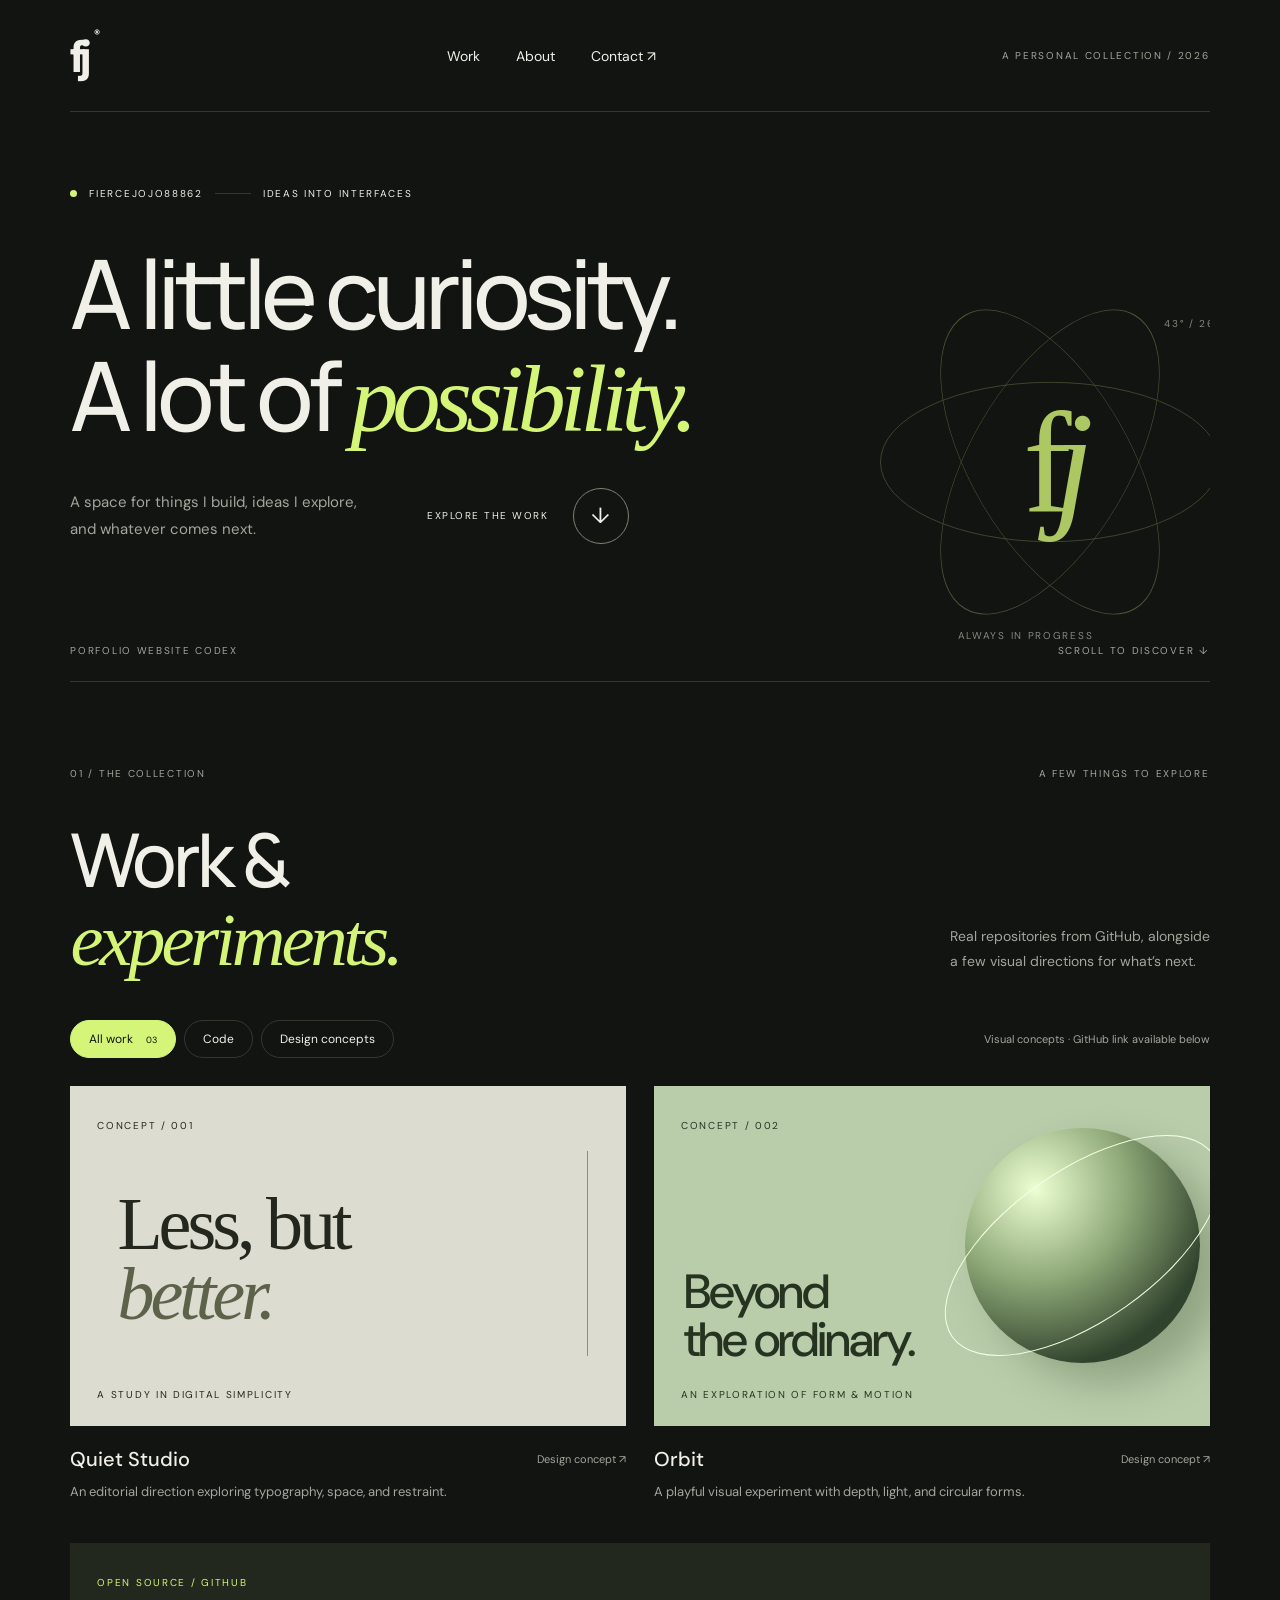
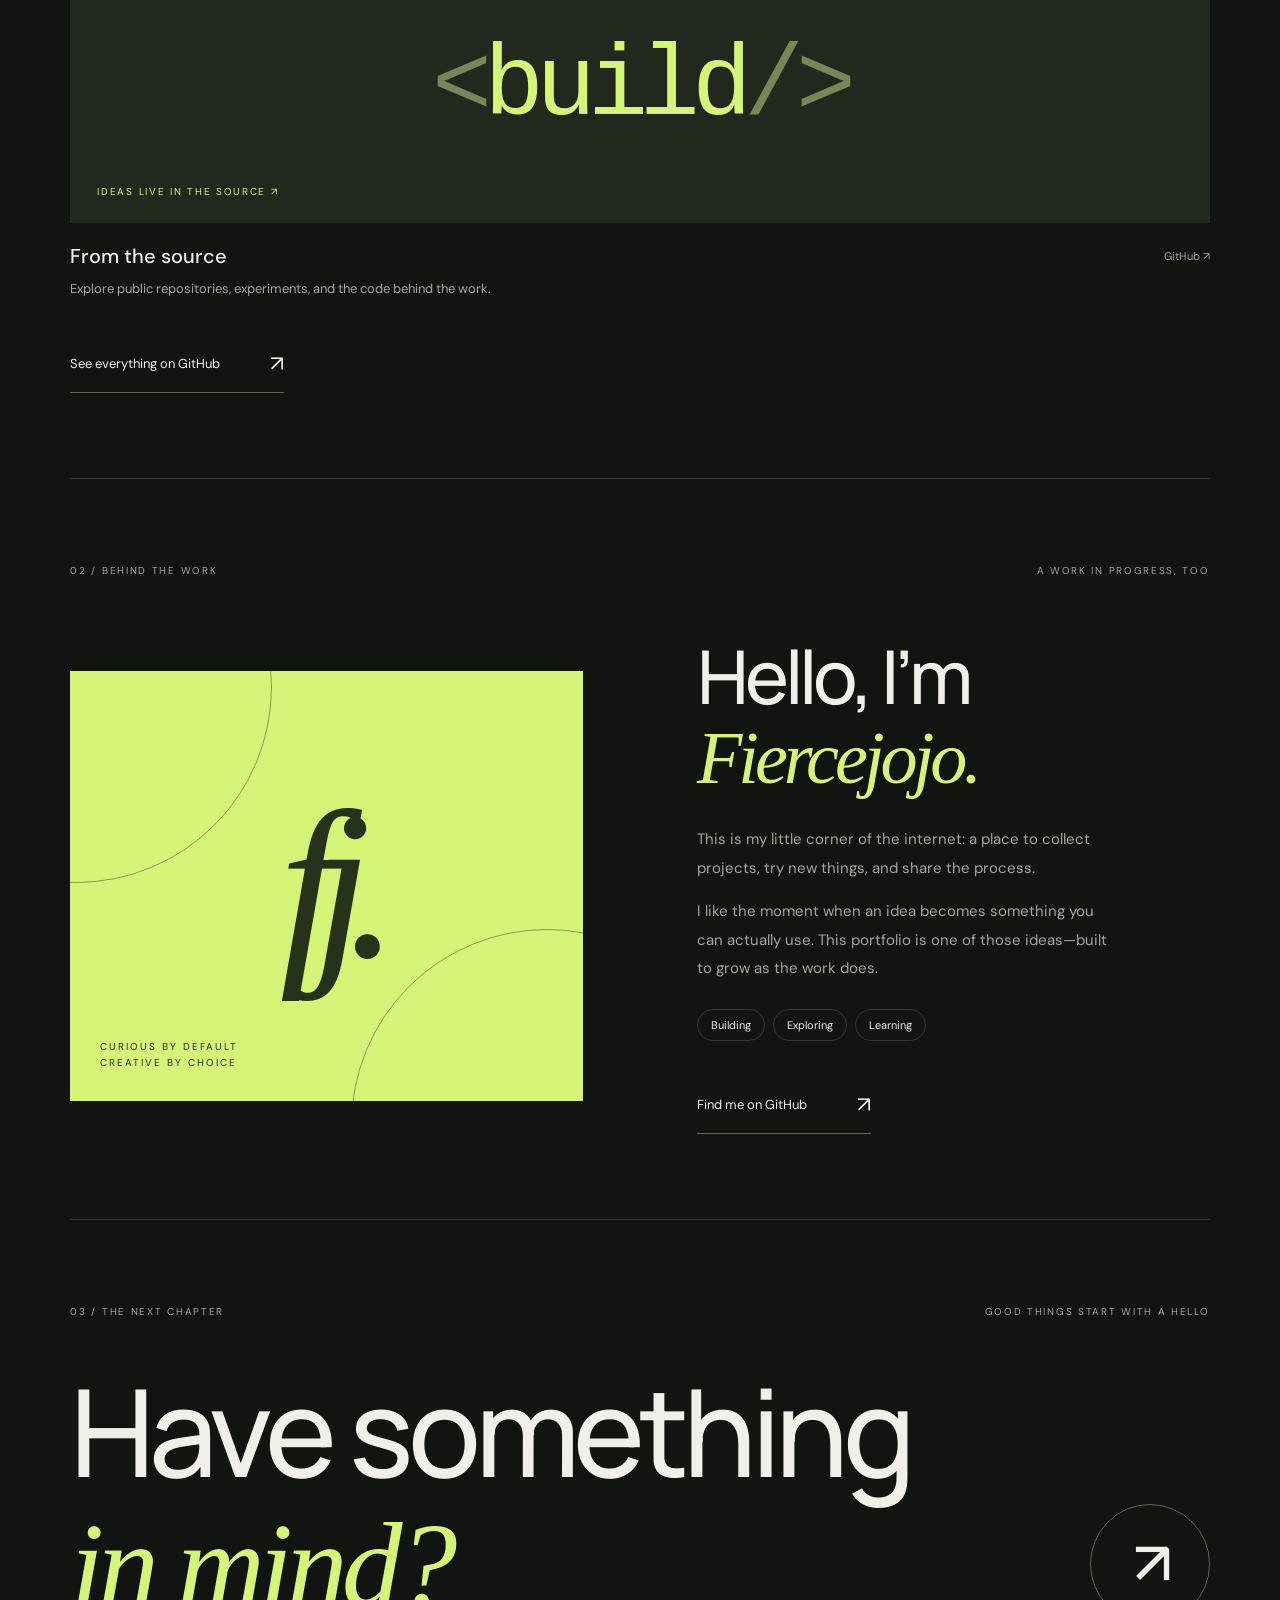
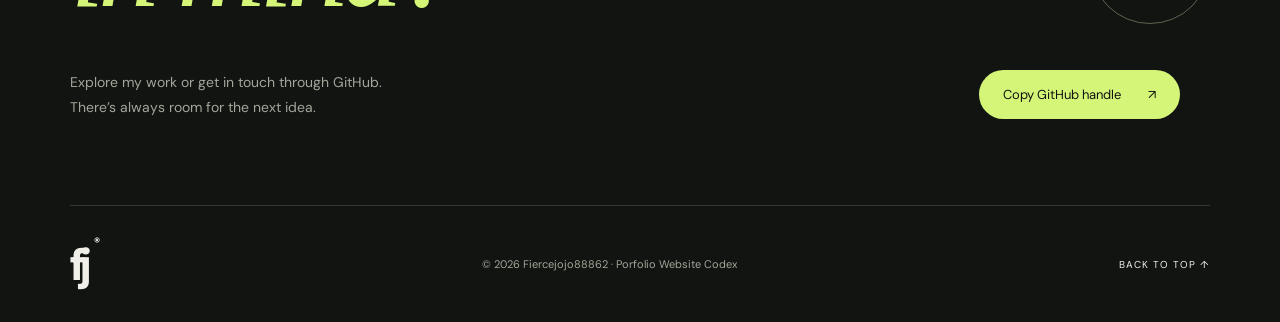
==== index.html @ 5e3c1a0f "Create Porfolio Website Codex" ====
<!doctype html>
<html lang="en">
<head>
  <meta charset="utf-8"><meta name="viewport" content="width=device-width, initial-scale=1">
  <title>Porfolio Website Codex — Fiercejojo88862</title>
  <meta name="description" content="The personal portfolio of Fiercejojo88862. Explore projects, ideas, and work on GitHub.">
  <meta name="theme-color" content="#121411">
  <link rel="icon" href="favicon.svg" type="image/svg+xml"><link rel="stylesheet" href="styles.css">
  <script src="script.js" defer></script>
</head>
<body>
  <a class="skip" href="#main">Skip to content</a>
  <header class="nav"><a class="brand" href="#" aria-label="Home">fj<span>®</span></a><nav aria-label="Main navigation"><a href="#work">Work</a><a href="#about">About</a><a href="#contact">Contact <span>↗</span></a></nav><span class="nav-note">A PERSONAL COLLECTION / 2026</span></header>
  <main id="main">
    <section class="hero" aria-labelledby="hero-title">
      <div class="eyebrow"><span class="dot"></span> FIERCEJOJO88862 <span class="line"></span> IDEAS INTO INTERFACES</div>
      <h1 id="hero-title">A little curiosity.<br>A lot of <em>possibility.</em></h1>
      <div class="hero-bottom"><p>A space for things I build, ideas I explore,<br>and whatever comes next.</p><a class="round-link" href="#work"><span>EXPLORE THE WORK</span><b aria-hidden="true">↓</b></a></div>
      <div class="hero-art" aria-hidden="true"><div class="orbit orbit-one"></div><div class="orbit orbit-two"></div><div class="orbit orbit-three"></div><div class="art-center">f<span>j</span></div><span class="art-caption">ALWAYS IN PROGRESS</span><span class="art-coordinate">43° / 26°</span></div>
      <div class="hero-footer"><span>PORFOLIO WEBSITE CODEX</span><span>SCROLL TO DISCOVER ↓</span></div>
    </section>
    <section class="work section" id="work" aria-labelledby="work-title">
      <div class="section-top"><span class="eyebrow">01 / THE COLLECTION</span><span class="small">A FEW THINGS TO EXPLORE</span></div>
      <div class="section-heading"><h2 id="work-title">Work &<br><em>experiments.</em></h2><p>Real repositories from GitHub, alongside<br>a few visual directions for what’s next.</p></div>
      <div class="filters" aria-label="Filter projects"><button class="active" data-filter="all" aria-pressed="true">All work <span>03</span></button><button data-filter="code" aria-pressed="false">Code</button><button data-filter="concept" aria-pressed="false">Design concepts</button><span id="project-status" role="status">Visual concepts · GitHub projects loading</span></div>
      <div class="projects" id="projects">
        <article class="project" data-category="concept"><div class="project-art art-studio"><span class="art-label">CONCEPT / 001</span><div class="studio-type">Less, but<br><i>better.</i></div><div class="studio-rule"></div><span class="art-bottom">A STUDY IN DIGITAL SIMPLICITY</span></div><div class="project-meta"><h3>Quiet Studio</h3><span>Design concept ↗</span></div><p>An editorial direction exploring typography, space, and restraint.</p></article>
        <article class="project" data-category="concept"><div class="project-art art-orbit"><span class="art-label">CONCEPT / 002</span><div class="planet"></div><span class="orbit-type">Beyond<br>the ordinary.</span><span class="art-bottom">AN EXPLORATION OF FORM & MOTION</span></div><div class="project-meta"><h3>Orbit</h3><span>Design concept ↗</span></div><p>A playful visual experiment with depth, light, and circular forms.</p></article>
        <article class="project" data-category="code"><a class="project-art art-code" href="https://github.com/Fiercejojo88862" target="_blank" rel="noopener noreferrer"><span class="art-label">OPEN SOURCE / GITHUB</span><div class="code-type"><span>&lt;</span>build<span>/&gt;</span></div><span class="art-bottom">IDEAS LIVE IN THE SOURCE ↗</span></a><div class="project-meta"><h3>From the source</h3><span>GitHub ↗</span></div><p>Explore public repositories, experiments, and the code behind the work.</p></article>
      </div>
      <a class="text-link" href="https://github.com/Fiercejojo88862?tab=repositories" target="_blank" rel="noopener noreferrer">See everything on GitHub <span>↗</span></a>
    </section>
    <section class="about section" id="about" aria-labelledby="about-title"><div class="section-top"><span class="eyebrow">02 / BEHIND THE WORK</span><span class="small">A WORK IN PROGRESS, TOO</span></div><div class="about-grid"><div class="about-visual" aria-hidden="true"><span class="about-monogram">fj.</span><span class="about-stamp">CURIOUS BY DEFAULT<br>CREATIVE BY CHOICE</span></div><div class="about-copy"><h2 id="about-title">Hello, I’m<br><em>Fiercejojo.</em></h2><p>This is my little corner of the internet: a place to collect projects, try new things, and share the process.</p><p>I like the moment when an idea becomes something you can actually use. This portfolio is one of those ideas—built to grow as the work does.</p><div class="tags"><span>Building</span><span>Exploring</span><span>Learning</span></div><a class="text-link" href="https://github.com/Fiercejojo88862" target="_blank" rel="noopener noreferrer">Find me on GitHub <span>↗</span></a></div></div></section>
    <section class="contact section" id="contact" aria-labelledby="contact-title"><div class="section-top"><span class="eyebrow">03 / THE NEXT CHAPTER</span><span class="small">GOOD THINGS START WITH A HELLO</span></div><h2 id="contact-title">Have something<br><em>in mind?</em><a href="https://github.com/Fiercejojo88862" target="_blank" rel="noopener noreferrer" aria-label="Visit Fiercejojo88862 on GitHub">↗</a></h2><div class="contact-bottom"><p>Explore my work or get in touch through GitHub.<br>There’s always room for the next idea.</p><button id="copy-handle">Copy GitHub handle <span>↗</span></button><span id="copy-status" role="status"></span></div></section>
  </main>
  <footer><a class="brand" href="#">fj<span>®</span></a><span>© <span id="year">2026</span> Fiercejojo88862 · Porfolio Website Codex</span><a href="#">BACK TO TOP ↑</a></footer>
</body>
</html>
---- styles.css ----
@import url('https://fonts.googleapis.com/css2?family=DM+Sans:wght@400;500;600;700&family=Manrope:wght@400;500;600;700;800&display=swap');
:root{--bg:#121411;--fg:#f1f0e8;--muted:#a3a69b;--lime:#d4f578;--border:#34372e}*{box-sizing:border-box}html{scroll-behavior:smooth;scroll-padding-top:30px}body{margin:0;background:var(--bg);color:var(--fg);font-family:'DM Sans',sans-serif}a{color:inherit;text-decoration:none}button{font:inherit;color:inherit;cursor:pointer}a:focus-visible,button:focus-visible{outline:3px solid var(--lime);outline-offset:6px}.skip{position:fixed;top:-100px;left:20px;background:var(--lime);color:var(--bg);padding:12px;z-index:10}.skip:focus{top:15px}.nav{height:112px;display:flex;align-items:center;justify-content:space-between;border-bottom:1px solid var(--border);margin:0 5.5%}.brand{font-size:46px;font-weight:800;letter-spacing:-5px}.brand span{font-size:12px;letter-spacing:0;vertical-align:top;margin-left:7px}.nav nav{display:flex;gap:36px;font-size:14px}.nav nav a:hover{color:var(--lime)}.nav-note,.small,.eyebrow,.hero-footer,.art-label,.art-bottom,.art-caption,.art-coordinate{font-size:10px;letter-spacing:1.7px}.nav-note{color:var(--muted)}.hero{position:relative;margin:0 5.5%;padding:75px 0 0;overflow:hidden}.eyebrow{display:flex;align-items:center;gap:12px}.dot{width:7px;height:7px;background:var(--lime);border-radius:50%}.line{width:36px;height:1px;background:var(--border)}h1,h2,p{margin:0}h1,h2{font-family:'Manrope',sans-serif;font-weight:500;letter-spacing:-6px;line-height:1.06}h1{position:relative;font-size:clamp(64px,7.5vw,112px);margin:42px 0 38px;z-index:2;max-width:1000px}em{font-family:Georgia,serif;font-weight:400;color:var(--lime)}.hero-bottom{display:flex;align-items:center;gap:70px;position:relative;z-index:2}.hero p{font-size:15px;line-height:1.8;color:var(--muted)}.round-link{display:flex;align-items:center;gap:25px;font-size:10px;letter-spacing:1.5px}.round-link b{display:grid;place-items:center;width:56px;height:56px;border:1px solid #7c8271;border-radius:50%;font-size:22px;font-weight:400;transition:.2s}.round-link:hover b{background:var(--lime);color:var(--bg);transform:translateY(4px)}.hero-art{position:absolute;right:-10px;top:180px;width:340px;height:340px;opacity:.8}.orbit{position:absolute;inset:0;border:1px solid #58683f;border-radius:50%;transform:rotate(-30deg) scaleX(.47)}.orbit-two{transform:rotate(30deg) scaleX(.47)}.orbit-three{transform:rotate(90deg) scaleX(.47)}.art-center{position:absolute;inset:0;display:flex;align-items:center;justify-content:center;font-family:Georgia,serif;font-size:145px;color:var(--lime);letter-spacing:-18px}.art-center span{font-style:italic}.art-caption{position:absolute;bottom:-10px;left:78px;color:var(--muted)}.art-coordinate{position:absolute;right:0;top:25px;color:var(--muted)}.hero-footer{display:flex;justify-content:space-between;border-bottom:1px solid var(--border);padding:80px 0 24px;margin-top:20px;color:var(--muted)}.section{margin:0 5.5%;padding:85px 0}.section-top{display:flex;justify-content:space-between;color:var(--muted)}.section-heading{display:flex;justify-content:space-between;align-items:end;margin:40px 0}h2{font-size:clamp(50px,5.8vw,86px);letter-spacing:-4px}.section-heading p{font-size:14px;color:var(--muted);line-height:1.8;padding-bottom:6px}.filters{display:flex;gap:8px;align-items:center;margin:38px 0 28px}.filters button{border:1px solid var(--border);border-radius:30px;background:transparent;padding:10px 18px;font-size:12px}.filters button.active{color:var(--bg);background:var(--lime);border-color:var(--lime)}.filters button span{margin-left:10px;font-size:9px}.filters>span{margin-left:auto;color:var(--muted);font-size:11px}.projects{display:grid;grid-template-columns:repeat(2,minmax(0,1fr));gap:40px 28px}.project:last-child:nth-child(odd){grid-column:1/-1}.project-art{position:relative;display:block;min-height:340px;padding:27px;overflow:hidden;transition:transform .3s}.project-art:hover{transform:translateY(-4px)}.art-label{position:relative;z-index:2}.art-bottom{position:absolute;bottom:25px;left:27px}.art-studio{background:#dddcd0;color:#24271e}.studio-type{font-family:Georgia,serif;font-size:74px;line-height:.95;letter-spacing:-4px;margin:55px 20px}.studio-type i{color:#5d624a}.studio-rule{position:absolute;right:38px;top:65px;height:205px;width:1px;background:#8d917a}.art-orbit{background:#b9cdaa;color:#253320}.planet{width:235px;height:235px;position:absolute;right:10px;top:42px;border-radius:50%;background:radial-gradient(circle at 30% 26%,#edffd4 0,#8fa978 38%,#30432d 75%);box-shadow:25px 20px 40px #52674966}.planet:after{content:'';position:absolute;inset:42px -42px;border:1px solid #f6ffe6;border-radius:50%;transform:rotate(-35deg)}.orbit-type{position:absolute;left:30px;bottom:62px;z-index:1;font-size:48px;line-height:1;font-weight:500;letter-spacing:-2px}.art-code{background:#23281e;color:var(--lime);min-height:280px}.code-type{font-family:monospace;text-align:center;font-size:clamp(60px,8vw,100px);letter-spacing:-8px;padding-top:40px}.code-type span{color:#76885a}.project-meta{display:flex;justify-content:space-between;align-items:center;margin-top:20px;gap:15px}.project-meta h3{font-size:20px;font-weight:500;margin:0}.project-meta span{font-size:11px;color:var(--muted)}.project>p{font-size:13px;color:var(--muted);line-height:1.7;margin-top:9px}.text-link{display:inline-flex;gap:50px;align-items:center;border-bottom:1px solid #626858;padding:14px 0;font-size:13px;margin-top:35px}.text-link:hover{color:var(--lime)}.text-link span{font-size:22px}.about{border-top:1px solid var(--border)}.about-grid{display:grid;grid-template-columns:1fr 1fr;gap:10%;margin-top:60px;align-items:center}.about-visual{position:relative;background:var(--lime);color:#26331a;min-height:430px;display:grid;place-items:center;overflow:hidden}.about-visual:before,.about-visual:after{content:'';position:absolute;width:390px;height:390px;border:1px solid #889d58;border-radius:50%;left:-190px;top:-180px}.about-visual:after{left:auto;top:auto;right:-160px;bottom:-220px}.about-monogram{font-family:Georgia,serif;font-style:italic;letter-spacing:-25px;font-size:210px}.about-stamp{position:absolute;bottom:30px;left:30px;font-size:10px;line-height:1.6;letter-spacing:2px}.about-copy h2{margin-bottom:28px}.about-copy p{font-size:15px;line-height:1.9;color:var(--muted);margin-top:15px;max-width:420px}.tags{display:flex;gap:8px;margin-top:26px}.tags span{font-size:11px;border:1px solid var(--border);padding:8px 13px;border-radius:20px}.contact{border-top:1px solid var(--border)}.contact h2{position:relative;margin-top:48px;font-size:clamp(65px,9.5vw,145px);letter-spacing:-6px}.contact h2>a{position:absolute;right:0;bottom:6px;font-family:'DM Sans',sans-serif;border:1px solid #5c6550;border-radius:50%;width:120px;height:120px;display:grid;place-items:center;font-size:60px;transition:.2s}.contact h2>a:hover{background:var(--lime);color:var(--bg);transform:rotate(10deg)}.contact-bottom{display:flex;gap:30px;align-items:center;flex-wrap:wrap;margin-top:40px}.contact p{color:var(--muted);font-size:14px;line-height:1.8}.contact button{margin-left:auto;background:var(--lime);border:0;border-radius:30px;color:var(--bg);padding:16px 24px;font-size:13px}.contact button span{margin-left:24px}#copy-status{font-size:12px;color:var(--lime)}footer{margin:0 5.5%;border-top:1px solid var(--border);display:flex;justify-content:space-between;align-items:center;gap:20px;padding:28px 0}footer>span{font-size:11px;color:var(--muted)}footer>a:last-child{font-size:10px;letter-spacing:1px}.project[hidden]{display:none}.repo-art{background:#242a1d;display:flex;flex-direction:column;justify-content:space-between;color:var(--lime)}.repo-art strong{font-family:'Manrope',sans-serif;font-size:45px;line-height:1.1;letter-spacing:-2px;overflow-wrap:anywhere;max-width:90%}.repo-art .repo-language{font-size:11px;color:#a5b68a}.empty{grid-column:1/-1;color:var(--muted);padding:40px 0}@media(min-width:1500px){body{max-width:1600px;margin:auto}}@media(max-width:1000px){.hero-art{right:-100px;opacity:.3}.nav-note{display:none}h1{font-size:80px}.section-heading{gap:30px}.section-heading p{max-width:220px}.about-grid{gap:6%}.about-visual{min-height:380px}.project-art{min-height:300px}}@media(max-width:650px){.nav{height:84px}.nav nav{gap:20px}.hero{padding-top:45px}.eyebrow{font-size:8px;letter-spacing:1px}.hero>.eyebrow .line{display:none}h1{font-size:56px;letter-spacing:-3px;margin:32px 0}.hero-art{top:210px;right:-150px}.hero-bottom{display:block}.round-link{margin-top:25px;gap:20px}.round-link b{width:45px;height:45px}.hero-footer{padding-top:45px;font-size:8px;letter-spacing:1px}.section{padding:55px 0}.small{display:none}.section-heading{display:block;margin:30px 0}.section-heading p{margin-top:20px;max-width:none}.filters{flex-wrap:wrap}.filters>span{width:100%;margin:10px 0 0}.projects{grid-template-columns:1fr;gap:32px}.project:last-child:nth-child(odd){grid-column:auto}.project-art{min-height:310px}.project-meta h3{font-size:18px}.about-grid{grid-template-columns:1fr;gap:35px;margin-top:35px}.about-visual{min-height:340px}.about-copy h2{font-size:58px}.contact h2{font-size:63px;letter-spacing:-3px}.contact h2>a{width:65px;height:65px;font-size:35px;bottom:0}.contact-bottom{gap:20px}.contact button{margin-left:0}footer{flex-wrap:wrap}footer>span{order:3;width:100%;font-size:10px}footer .brand{font-size:36px}.repo-art strong{font-size:34px}}@media(prefers-reduced-motion:reduce){html{scroll-behavior:auto}*{transition:none!important}}
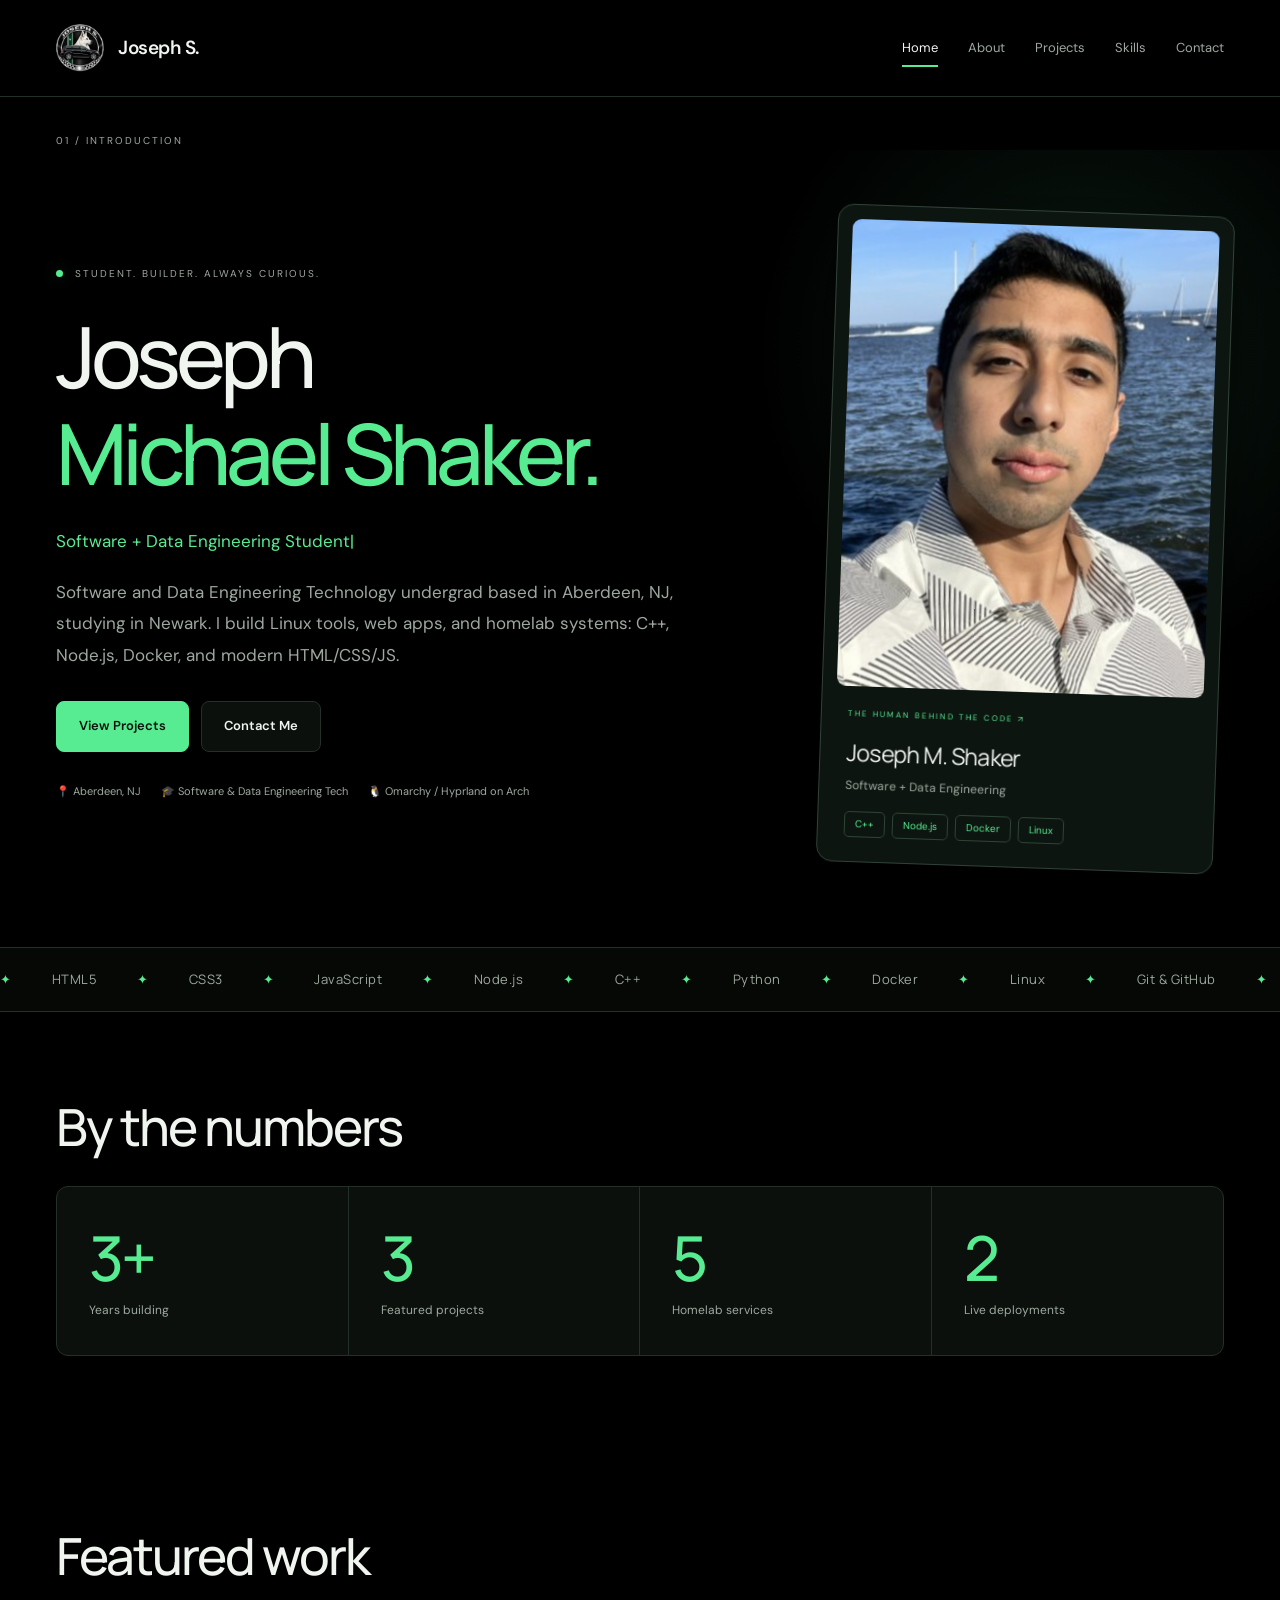
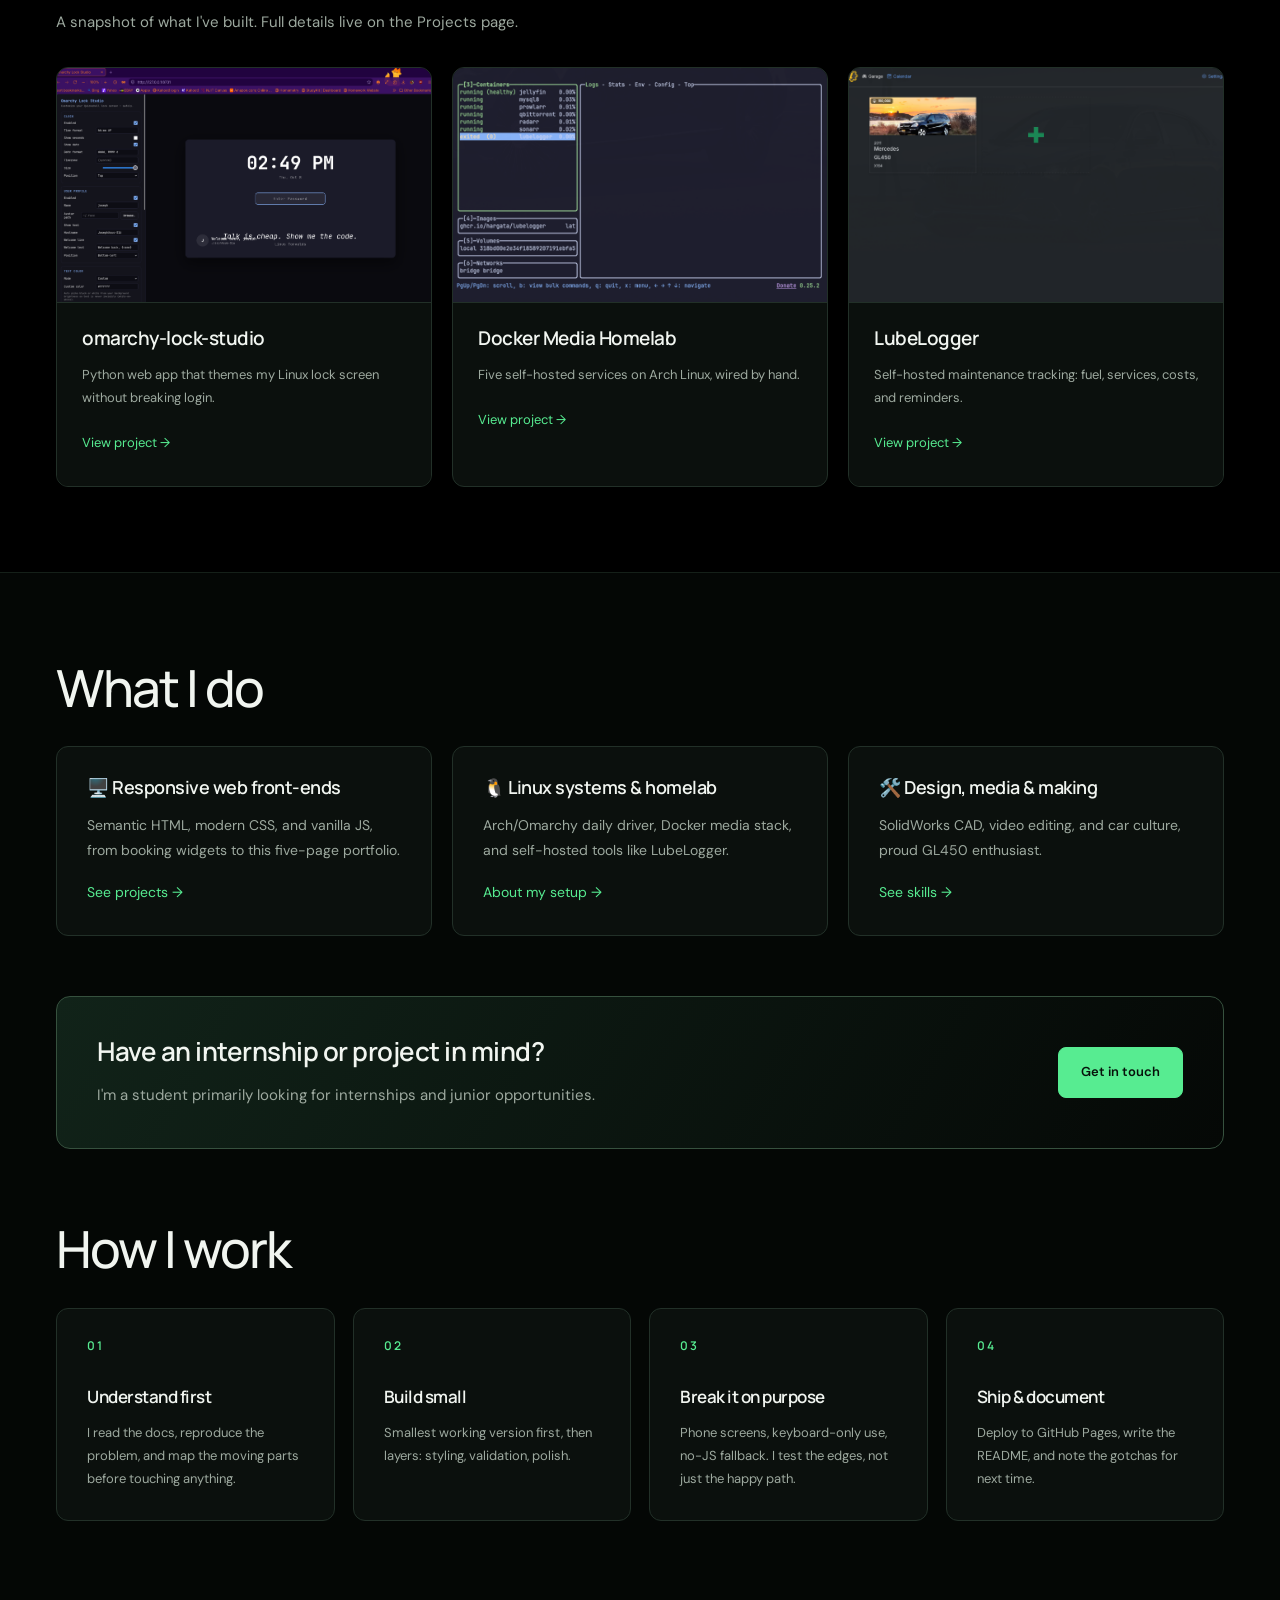
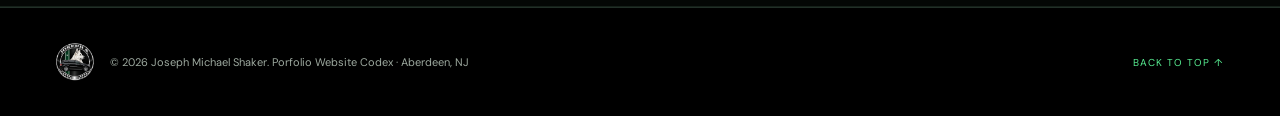
==== commit 9e09e81d: "Customize five-page Joseph Shaker portfolio with accessible motion" ====
--- a/index.html
+++ b/index.html
@@ -1,38 +1,176 @@
-<!doctype html>
+<!DOCTYPE html>
 <html lang="en">
 <head>
-  <meta charset="utf-8"><meta name="viewport" content="width=device-width, initial-scale=1">
-  <title>Porfolio Website Codex — Fiercejojo88862</title>
-  <meta name="description" content="The personal portfolio of Fiercejojo88862. Explore projects, ideas, and work on GitHub.">
-  <meta name="theme-color" content="#121411">
-  <link rel="icon" href="favicon.svg" type="image/svg+xml"><link rel="stylesheet" href="styles.css">
+  <meta charset="UTF-8" />
+  <meta name="viewport" content="width=device-width, initial-scale=1.0" />
+  <meta name="theme-color" content="#000000" />
+  <meta name="description" content="Joseph Michael Shaker, Software and Data Engineering Technology student. Portfolio of projects, skills, and experience." />
+  <title>Porfolio Website Codex | Joseph Michael Shaker | Software & Data Engineering</title>
+  <link rel="icon" href="assets/logo.png" />
+  <link rel="stylesheet" href="styles.css" />
+</head>
+<body id="top">
+  <div class="scroll-progress" aria-hidden="true"></div>
+  <a class="skip-link" href="#main">Skip to main content</a>
+
+  <header class="site-header">
+    <div class="container header-inner">
+      <a class="brand" href="index.html" aria-label="Joseph Shaker home"><img class="logo" src="assets/logo.png" alt="Joseph S. logo" width="512" height="512" /><span>Joseph S.</span></a>
+      <nav class="site-nav" id="site-nav" aria-label="Primary">
+        <ul>
+          <li><a href="index.html" class="nav-link active" aria-current="page">Home</a></li>
+          <li><a href="about.html" class="nav-link">About</a></li>
+          <li><a href="projects.html" class="nav-link">Projects</a></li>
+          <li><a href="skills.html" class="nav-link">Skills</a></li>
+          <li><a href="contact.html" class="nav-link">Contact</a></li>
+        </ul>
+      </nav>
+      <button class="nav-toggle" id="nav-toggle" aria-expanded="false" aria-controls="site-nav" aria-label="Toggle navigation menu">
+        <span></span><span></span><span></span>
+      </button>
+    </div>
+  </header>
+
+  <main id="main">
+    <div class="page-label container">01 / INTRODUCTION</div>
+    <section id="home" class="hero" aria-labelledby="hero-heading">
+      <div class="container hero-grid">
+        <div class="hero-text">
+          <p class="eyebrow"><span class="status-dot"></span> STUDENT. BUILDER. ALWAYS CURIOUS.</p>
+          <h1 id="hero-heading">Joseph<br><span>Michael Shaker.</span></h1>
+          <p class="subtitle"><span class="sr-only">Software and Data Engineering student, Linux and homelab builder, responsive web developer.</span><span id="typed" aria-hidden="true">Software + Data Engineering Student</span><span class="caret" aria-hidden="true">|</span></p>
+          <p class="lede">Software and Data Engineering Technology undergrad based in Aberdeen, NJ, studying in Newark. I build Linux tools, web apps, and homelab systems: C++, Node.js, Docker, and modern HTML/CSS/JS.</p>
+          <div class="hero-actions">
+            <a class="btn btn-primary" href="projects.html">View Projects</a>
+            <a class="btn btn-ghost" href="contact.html">Contact Me</a>
+          </div>
+          <ul class="hero-meta">
+            <li>📍 Aberdeen, NJ</li>
+            <li>🎓 Software &amp; Data Engineering Tech</li>
+            <li>🐧 Omarchy / Hyprland on Arch</li>
+          </ul>
+        </div>
+        <div class="hero-card" data-parallax="-0.05">
+          <div class="portrait-frame"><img class="headshot" data-scrub-scale src="assets/headshot.jpg" alt="Headshot photo of Joseph Michael Shaker" width="422" height="467" loading="eager" fetchpriority="high" /></div>
+          <span class="portrait-label">THE HUMAN BEHIND THE CODE ↗</span><p class="hero-card-name">Joseph M. Shaker</p>
+          <p class="hero-card-role">Software + Data Engineering</p>
+          <div class="hero-card-tags">
+            <span>C++</span><span>Node.js</span><span>Docker</span><span>Linux</span>
+          </div>
+        </div>
+      </div>
+    </section>
+
+    <div class="ticker" tabindex="0" aria-label="Technology ticker. Focus or hover to pause.">
+      <div class="ticker-track" aria-hidden="true">
+        <span>HTML5</span><span>CSS3</span><span>JavaScript</span><span>Node.js</span><span>C++</span><span>Python</span><span>Docker</span><span>Linux</span><span>Git &amp; GitHub</span><span>SolidWorks</span><span>Video Editing</span><span>Homelab</span>
+        <span>HTML5</span><span>CSS3</span><span>JavaScript</span><span>Node.js</span><span>C++</span><span>Python</span><span>Docker</span><span>Linux</span><span>Git &amp; GitHub</span><span>SolidWorks</span><span>Video Editing</span><span>Homelab</span>
+      </div>
+    </div>
+
+    <section class="section" aria-labelledby="numbers-heading">
+      <div class="container">
+        <h2 id="numbers-heading">By the numbers</h2>
+        <div class="stats-band">
+          <div class="stat"><b data-count="3" data-suffix="+">3+</b><span>Years building</span></div>
+          <div class="stat"><b data-count="3">3</b><span>Featured projects</span></div>
+          <div class="stat"><b data-count="5">5</b><span>Homelab services</span></div>
+          <div class="stat"><b data-count="2">2</b><span>Live deployments</span></div>
+        </div>
+      </div>
+    </section>
+
+    <section class="section" aria-labelledby="featured-heading">
+      <div class="container">
+        <h2 id="featured-heading">Featured work</h2>
+        <p class="section-sub">A snapshot of what I've built. Full details live on the Projects page.</p>
+        <div class="feature-grid">
+          <article class="feature-card">
+            <img data-scrub-scale src="assets/lock-studio.png" alt="omarchy lock screen customizer app" loading="lazy" />
+            <div>
+              <h3>omarchy-lock-studio</h3>
+              <p>Python web app that themes my Linux lock screen without breaking login.</p>
+              <p><a href="projects.html#project-1">View project →</a></p>
+            </div>
+          </article>
+          <article class="feature-card">
+            <img data-scrub-scale src="assets/homelab.png" alt="Docker homelab containers dashboard" loading="lazy" />
+            <div>
+              <h3>Docker Media Homelab</h3>
+              <p>Five self-hosted services on Arch Linux, wired by hand.</p>
+              <p><a href="projects.html#project-2">View project →</a></p>
+            </div>
+          </article>
+          <article class="feature-card">
+            <img data-scrub-scale src="assets/lubelogger.png" alt="LubeLogger garage with 2011 Mercedes GL450" loading="lazy" />
+            <div>
+              <h3>LubeLogger</h3>
+              <p>Self-hosted maintenance tracking: fuel, services, costs, and reminders.</p>
+              <p><a href="projects.html#project-3">View project →</a></p>
+            </div>
+          </article>
+        </div>
+      </div>
+    </section>
+
+    <section class="section section-alt" aria-labelledby="ido-heading">
+      <div class="container">
+        <h2 id="ido-heading">What I do</h2>
+        <div class="card-grid">
+          <div class="mini-card">
+            <h3>🖥️ Responsive web front-ends</h3>
+            <p>Semantic HTML, modern CSS, and vanilla JS, from booking widgets to this five-page portfolio.</p>
+            <p><a href="projects.html">See projects →</a></p>
+          </div>
+          <div class="mini-card">
+            <h3>🐧 Linux systems &amp; homelab</h3>
+            <p>Arch/Omarchy daily driver, Docker media stack, and self-hosted tools like LubeLogger.</p>
+            <p><a href="about.html">About my setup →</a></p>
+          </div>
+          <div class="mini-card">
+            <h3>🛠️ Design, media &amp; making</h3>
+            <p>SolidWorks CAD, video editing, and car culture, proud GL450 enthusiast.</p>
+            <p><a href="skills.html">See skills →</a></p>
+          </div>
+        </div>
+
+        <div class="cta-banner">
+          <div>
+            <h3>Have an internship or project in mind?</h3>
+            <p>I'm a student primarily looking for internships and junior opportunities.</p>
+          </div>
+          <a class="btn btn-primary" href="contact.html">Get in touch</a>
+        </div>
+        <h2 class="mt">How I work</h2>
+        <div class="steps">
+          <div class="step">
+            <h3>Understand first</h3>
+            <p>I read the docs, reproduce the problem, and map the moving parts before touching anything.</p>
+          </div>
+          <div class="step">
+            <h3>Build small</h3>
+            <p>Smallest working version first, then layers: styling, validation, polish.</p>
+          </div>
+          <div class="step">
+            <h3>Break it on purpose</h3>
+            <p>Phone screens, keyboard-only use, no-JS fallback. I test the edges, not just the happy path.</p>
+          </div>
+          <div class="step">
+            <h3>Ship &amp; document</h3>
+            <p>Deploy to GitHub Pages, write the README, and note the gotchas for next time.</p>
+          </div>
+        </div>
+      </div>
+    </section>
+  </main>
+
+  <footer class="site-footer">
+    <div class="container footer-inner">
+      <p class="footer-brand"><img class="footer-logo" src="assets/logo.png" alt="Joseph S. logo" width="512" height="512" /><span>© <span id="year"></span> Joseph Michael Shaker. Porfolio Website Codex · Aberdeen, NJ</span></p>
+      <p><a href="#top">Back to top ↑</a></p>
+    </div>
+  </footer>
+
   <script src="script.js" defer></script>
-</head>
-<body>
-  <a class="skip" href="#main">Skip to content</a>
-  <header class="nav"><a class="brand" href="#" aria-label="Home">fj<span>®</span></a><nav aria-label="Main navigation"><a href="#work">Work</a><a href="#about">About</a><a href="#contact">Contact <span>↗</span></a></nav><span class="nav-note">A PERSONAL COLLECTION / 2026</span></header>
-  <main id="main">
-    <section class="hero" aria-labelledby="hero-title">
-      <div class="eyebrow"><span class="dot"></span> FIERCEJOJO88862 <span class="line"></span> IDEAS INTO INTERFACES</div>
-      <h1 id="hero-title">A little curiosity.<br>A lot of <em>possibility.</em></h1>
-      <div class="hero-bottom"><p>A space for things I build, ideas I explore,<br>and whatever comes next.</p><a class="round-link" href="#work"><span>EXPLORE THE WORK</span><b aria-hidden="true">↓</b></a></div>
-      <div class="hero-art" aria-hidden="true"><div class="orbit orbit-one"></div><div class="orbit orbit-two"></div><div class="orbit orbit-three"></div><div class="art-center">f<span>j</span></div><span class="art-caption">ALWAYS IN PROGRESS</span><span class="art-coordinate">43° / 26°</span></div>
-      <div class="hero-footer"><span>PORFOLIO WEBSITE CODEX</span><span>SCROLL TO DISCOVER ↓</span></div>
-    </section>
-    <section class="work section" id="work" aria-labelledby="work-title">
-      <div class="section-top"><span class="eyebrow">01 / THE COLLECTION</span><span class="small">A FEW THINGS TO EXPLORE</span></div>
-      <div class="section-heading"><h2 id="work-title">Work &<br><em>experiments.</em></h2><p>Real repositories from GitHub, alongside<br>a few visual directions for what’s next.</p></div>
-      <div class="filters" aria-label="Filter projects"><button class="active" data-filter="all" aria-pressed="true">All work <span>03</span></button><button data-filter="code" aria-pressed="false">Code</button><button data-filter="concept" aria-pressed="false">Design concepts</button><span id="project-status" role="status">Visual concepts · GitHub projects loading</span></div>
-      <div class="projects" id="projects">
-        <article class="project" data-category="concept"><div class="project-art art-studio"><span class="art-label">CONCEPT / 001</span><div class="studio-type">Less, but<br><i>better.</i></div><div class="studio-rule"></div><span class="art-bottom">A STUDY IN DIGITAL SIMPLICITY</span></div><div class="project-meta"><h3>Quiet Studio</h3><span>Design concept ↗</span></div><p>An editorial direction exploring typography, space, and restraint.</p></article>
-        <article class="project" data-category="concept"><div class="project-art art-orbit"><span class="art-label">CONCEPT / 002</span><div class="planet"></div><span class="orbit-type">Beyond<br>the ordinary.</span><span class="art-bottom">AN EXPLORATION OF FORM & MOTION</span></div><div class="project-meta"><h3>Orbit</h3><span>Design concept ↗</span></div><p>A playful visual experiment with depth, light, and circular forms.</p></article>
-        <article class="project" data-category="code"><a class="project-art art-code" href="https://github.com/Fiercejojo88862" target="_blank" rel="noopener noreferrer"><span class="art-label">OPEN SOURCE / GITHUB</span><div class="code-type"><span>&lt;</span>build<span>/&gt;</span></div><span class="art-bottom">IDEAS LIVE IN THE SOURCE ↗</span></a><div class="project-meta"><h3>From the source</h3><span>GitHub ↗</span></div><p>Explore public repositories, experiments, and the code behind the work.</p></article>
-      </div>
-      <a class="text-link" href="https://github.com/Fiercejojo88862?tab=repositories" target="_blank" rel="noopener noreferrer">See everything on GitHub <span>↗</span></a>
-    </section>
-    <section class="about section" id="about" aria-labelledby="about-title"><div class="section-top"><span class="eyebrow">02 / BEHIND THE WORK</span><span class="small">A WORK IN PROGRESS, TOO</span></div><div class="about-grid"><div class="about-visual" aria-hidden="true"><span class="about-monogram">fj.</span><span class="about-stamp">CURIOUS BY DEFAULT<br>CREATIVE BY CHOICE</span></div><div class="about-copy"><h2 id="about-title">Hello, I’m<br><em>Fiercejojo.</em></h2><p>This is my little corner of the internet: a place to collect projects, try new things, and share the process.</p><p>I like the moment when an idea becomes something you can actually use. This portfolio is one of those ideas—built to grow as the work does.</p><div class="tags"><span>Building</span><span>Exploring</span><span>Learning</span></div><a class="text-link" href="https://github.com/Fiercejojo88862" target="_blank" rel="noopener noreferrer">Find me on GitHub <span>↗</span></a></div></div></section>
-    <section class="contact section" id="contact" aria-labelledby="contact-title"><div class="section-top"><span class="eyebrow">03 / THE NEXT CHAPTER</span><span class="small">GOOD THINGS START WITH A HELLO</span></div><h2 id="contact-title">Have something<br><em>in mind?</em><a href="https://github.com/Fiercejojo88862" target="_blank" rel="noopener noreferrer" aria-label="Visit Fiercejojo88862 on GitHub">↗</a></h2><div class="contact-bottom"><p>Explore my work or get in touch through GitHub.<br>There’s always room for the next idea.</p><button id="copy-handle">Copy GitHub handle <span>↗</span></button><span id="copy-status" role="status"></span></div></section>
-  </main>
-  <footer><a class="brand" href="#">fj<span>®</span></a><span>© <span id="year">2026</span> Fiercejojo88862 · Porfolio Website Codex</span><a href="#">BACK TO TOP ↑</a></footer>
 </body>
 </html>
--- a/styles.css
+++ b/styles.css
@@ -1,2 +1,13 @@
 @import url('https://fonts.googleapis.com/css2?family=DM+Sans:wght@400;500;600;700&family=Manrope:wght@400;500;600;700;800&display=swap');
-:root{--bg:#121411;--fg:#f1f0e8;--muted:#a3a69b;--lime:#d4f578;--border:#34372e}*{box-sizing:border-box}html{scroll-behavior:smooth;scroll-padding-top:30px}body{margin:0;background:var(--bg);color:var(--fg);font-family:'DM Sans',sans-serif}a{color:inherit;text-decoration:none}button{font:inherit;color:inherit;cursor:pointer}a:focus-visible,button:focus-visible{outline:3px solid var(--lime);outline-offset:6px}.skip{position:fixed;top:-100px;left:20px;background:var(--lime);color:var(--bg);padding:12px;z-index:10}.skip:focus{top:15px}.nav{height:112px;display:flex;align-items:center;justify-content:space-between;border-bottom:1px solid var(--border);margin:0 5.5%}.brand{font-size:46px;font-weight:800;letter-spacing:-5px}.brand span{font-size:12px;letter-spacing:0;vertical-align:top;margin-left:7px}.nav nav{display:flex;gap:36px;font-size:14px}.nav nav a:hover{color:var(--lime)}.nav-note,.small,.eyebrow,.hero-footer,.art-label,.art-bottom,.art-caption,.art-coordinate{font-size:10px;letter-spacing:1.7px}.nav-note{color:var(--muted)}.hero{position:relative;margin:0 5.5%;padding:75px 0 0;overflow:hidden}.eyebrow{display:flex;align-items:center;gap:12px}.dot{width:7px;height:7px;background:var(--lime);border-radius:50%}.line{width:36px;height:1px;background:var(--border)}h1,h2,p{margin:0}h1,h2{font-family:'Manrope',sans-serif;font-weight:500;letter-spacing:-6px;line-height:1.06}h1{position:relative;font-size:clamp(64px,7.5vw,112px);margin:42px 0 38px;z-index:2;max-width:1000px}em{font-family:Georgia,serif;font-weight:400;color:var(--lime)}.hero-bottom{display:flex;align-items:center;gap:70px;position:relative;z-index:2}.hero p{font-size:15px;line-height:1.8;color:var(--muted)}.round-link{display:flex;align-items:center;gap:25px;font-size:10px;letter-spacing:1.5px}.round-link b{display:grid;place-items:center;width:56px;height:56px;border:1px solid #7c8271;border-radius:50%;font-size:22px;font-weight:400;transition:.2s}.round-link:hover b{background:var(--lime);color:var(--bg);transform:translateY(4px)}.hero-art{position:absolute;right:-10px;top:180px;width:340px;height:340px;opacity:.8}.orbit{position:absolute;inset:0;border:1px solid #58683f;border-radius:50%;transform:rotate(-30deg) scaleX(.47)}.orbit-two{transform:rotate(30deg) scaleX(.47)}.orbit-three{transform:rotate(90deg) scaleX(.47)}.art-center{position:absolute;inset:0;display:flex;align-items:center;justify-content:center;font-family:Georgia,serif;font-size:145px;color:var(--lime);letter-spacing:-18px}.art-center span{font-style:italic}.art-caption{position:absolute;bottom:-10px;left:78px;color:var(--muted)}.art-coordinate{position:absolute;right:0;top:25px;color:var(--muted)}.hero-footer{display:flex;justify-content:space-between;border-bottom:1px solid var(--border);padding:80px 0 24px;margin-top:20px;color:var(--muted)}.section{margin:0 5.5%;padding:85px 0}.section-top{display:flex;justify-content:space-between;color:var(--muted)}.section-heading{display:flex;justify-content:space-between;align-items:end;margin:40px 0}h2{font-size:clamp(50px,5.8vw,86px);letter-spacing:-4px}.section-heading p{font-size:14px;color:var(--muted);line-height:1.8;padding-bottom:6px}.filters{display:flex;gap:8px;align-items:center;margin:38px 0 28px}.filters button{border:1px solid var(--border);border-radius:30px;background:transparent;padding:10px 18px;font-size:12px}.filters button.active{color:var(--bg);background:var(--lime);border-color:var(--lime)}.filters button span{margin-left:10px;font-size:9px}.filters>span{margin-left:auto;color:var(--muted);font-size:11px}.projects{display:grid;grid-template-columns:repeat(2,minmax(0,1fr));gap:40px 28px}.project:last-child:nth-child(odd){grid-column:1/-1}.project-art{position:relative;display:block;min-height:340px;padding:27px;overflow:hidden;transition:transform .3s}.project-art:hover{transform:translateY(-4px)}.art-label{position:relative;z-index:2}.art-bottom{position:absolute;bottom:25px;left:27px}.art-studio{background:#dddcd0;color:#24271e}.studio-type{font-family:Georgia,serif;font-size:74px;line-height:.95;letter-spacing:-4px;margin:55px 20px}.studio-type i{color:#5d624a}.studio-rule{position:absolute;right:38px;top:65px;height:205px;width:1px;background:#8d917a}.art-orbit{background:#b9cdaa;color:#253320}.planet{width:235px;height:235px;position:absolute;right:10px;top:42px;border-radius:50%;background:radial-gradient(circle at 30% 26%,#edffd4 0,#8fa978 38%,#30432d 75%);box-shadow:25px 20px 40px #52674966}.planet:after{content:'';position:absolute;inset:42px -42px;border:1px solid #f6ffe6;border-radius:50%;transform:rotate(-35deg)}.orbit-type{position:absolute;left:30px;bottom:62px;z-index:1;font-size:48px;line-height:1;font-weight:500;letter-spacing:-2px}.art-code{background:#23281e;color:var(--lime);min-height:280px}.code-type{font-family:monospace;text-align:center;font-size:clamp(60px,8vw,100px);letter-spacing:-8px;padding-top:40px}.code-type span{color:#76885a}.project-meta{display:flex;justify-content:space-between;align-items:center;margin-top:20px;gap:15px}.project-meta h3{font-size:20px;font-weight:500;margin:0}.project-meta span{font-size:11px;color:var(--muted)}.project>p{font-size:13px;color:var(--muted);line-height:1.7;margin-top:9px}.text-link{display:inline-flex;gap:50px;align-items:center;border-bottom:1px solid #626858;padding:14px 0;font-size:13px;margin-top:35px}.text-link:hover{color:var(--lime)}.text-link span{font-size:22px}.about{border-top:1px solid var(--border)}.about-grid{display:grid;grid-template-columns:1fr 1fr;gap:10%;margin-top:60px;align-items:center}.about-visual{position:relative;background:var(--lime);color:#26331a;min-height:430px;display:grid;place-items:center;overflow:hidden}.about-visual:before,.about-visual:after{content:'';position:absolute;width:390px;height:390px;border:1px solid #889d58;border-radius:50%;left:-190px;top:-180px}.about-visual:after{left:auto;top:auto;right:-160px;bottom:-220px}.about-monogram{font-family:Georgia,serif;font-style:italic;letter-spacing:-25px;font-size:210px}.about-stamp{position:absolute;bottom:30px;left:30px;font-size:10px;line-height:1.6;letter-spacing:2px}.about-copy h2{margin-bottom:28px}.about-copy p{font-size:15px;line-height:1.9;color:var(--muted);margin-top:15px;max-width:420px}.tags{display:flex;gap:8px;margin-top:26px}.tags span{font-size:11px;border:1px solid var(--border);padding:8px 13px;border-radius:20px}.contact{border-top:1px solid var(--border)}.contact h2{position:relative;margin-top:48px;font-size:clamp(65px,9.5vw,145px);letter-spacing:-6px}.contact h2>a{position:absolute;right:0;bottom:6px;font-family:'DM Sans',sans-serif;border:1px solid #5c6550;border-radius:50%;width:120px;height:120px;display:grid;place-items:center;font-size:60px;transition:.2s}.contact h2>a:hover{background:var(--lime);color:var(--bg);transform:rotate(10deg)}.contact-bottom{display:flex;gap:30px;align-items:center;flex-wrap:wrap;margin-top:40px}.contact p{color:var(--muted);font-size:14px;line-height:1.8}.contact button{margin-left:auto;background:var(--lime);border:0;border-radius:30px;color:var(--bg);padding:16px 24px;font-size:13px}.contact button span{margin-left:24px}#copy-status{font-size:12px;color:var(--lime)}footer{margin:0 5.5%;border-top:1px solid var(--border);display:flex;justify-content:space-between;align-items:center;gap:20px;padding:28px 0}footer>span{font-size:11px;color:var(--muted)}footer>a:last-child{font-size:10px;letter-spacing:1px}.project[hidden]{display:none}.repo-art{background:#242a1d;display:flex;flex-direction:column;justify-content:space-between;color:var(--lime)}.repo-art strong{font-family:'Manrope',sans-serif;font-size:45px;line-height:1.1;letter-spacing:-2px;overflow-wrap:anywhere;max-width:90%}.repo-art .repo-language{font-size:11px;color:#a5b68a}.empty{grid-column:1/-1;color:var(--muted);padding:40px 0}@media(min-width:1500px){body{max-width:1600px;margin:auto}}@media(max-width:1000px){.hero-art{right:-100px;opacity:.3}.nav-note{display:none}h1{font-size:80px}.section-heading{gap:30px}.section-heading p{max-width:220px}.about-grid{gap:6%}.about-visual{min-height:380px}.project-art{min-height:300px}}@media(max-width:650px){.nav{height:84px}.nav nav{gap:20px}.hero{padding-top:45px}.eyebrow{font-size:8px;letter-spacing:1px}.hero>.eyebrow .line{display:none}h1{font-size:56px;letter-spacing:-3px;margin:32px 0}.hero-art{top:210px;right:-150px}.hero-bottom{display:block}.round-link{margin-top:25px;gap:20px}.round-link b{width:45px;height:45px}.hero-footer{padding-top:45px;font-size:8px;letter-spacing:1px}.section{padding:55px 0}.small{display:none}.section-heading{display:block;margin:30px 0}.section-heading p{margin-top:20px;max-width:none}.filters{flex-wrap:wrap}.filters>span{width:100%;margin:10px 0 0}.projects{grid-template-columns:1fr;gap:32px}.project:last-child:nth-child(odd){grid-column:auto}.project-art{min-height:310px}.project-meta h3{font-size:18px}.about-grid{grid-template-columns:1fr;gap:35px;margin-top:35px}.about-visual{min-height:340px}.about-copy h2{font-size:58px}.contact h2{font-size:63px;letter-spacing:-3px}.contact h2>a{width:65px;height:65px;font-size:35px;bottom:0}.contact-bottom{gap:20px}.contact button{margin-left:0}footer{flex-wrap:wrap}footer>span{order:3;width:100%;font-size:10px}footer .brand{font-size:36px}.repo-art strong{font-size:34px}}@media(prefers-reduced-motion:reduce){html{scroll-behavior:auto}*{transition:none!important}}
+:root{--bg:#000;--card:#0b100d;--text:#f1f5f0;--muted:#9da99f;--accent:#57ec91;--border:#223028;--ease:cubic-bezier(.16,1,.3,1);--max:1280px}
+*{box-sizing:border-box}html{scroll-behavior:smooth;scroll-padding-top:100px}body{margin:0;background:var(--bg);color:var(--text);font:15px/1.75 'DM Sans',system-ui,sans-serif}h1,h2,h3{font-family:'Manrope',system-ui,sans-serif;line-height:1.15}h1{font-size:clamp(58px,6.6vw,98px);font-weight:500;letter-spacing:-5px;margin:25px 0}h2{font-size:clamp(32px,4vw,56px);font-weight:500;letter-spacing:-2px;margin:0 0 24px}h3{font-size:20px;font-weight:600;letter-spacing:-.5px;margin:0 0 15px}p{margin:0 0 18px;color:var(--muted)}strong{color:var(--text)}a{color:var(--accent);text-decoration:none;text-underline-offset:5px}a:hover{text-decoration:underline}button,input,textarea{font:inherit}button{cursor:pointer}button,a,input,textarea,summary,[tabindex]{-webkit-tap-highlight-color:transparent}a:focus-visible,button:focus-visible,input:focus-visible,textarea:focus-visible,summary:focus-visible,[tabindex]:focus-visible{outline:3px solid var(--accent);outline-offset:5px}img{max-width:100%;display:block}.container{width:calc(100% - 112px);max-width:var(--max);margin:auto}.sr-only{position:absolute;width:1px;height:1px;padding:0;margin:-1px;overflow:hidden;clip-path:inset(50%);white-space:nowrap;border:0}.skip-link{position:fixed;top:-100px;left:24px;z-index:110;background:var(--accent);color:#000;padding:10px 20px;border-radius:6px}.skip-link:focus{top:12px}.scroll-progress{position:fixed;top:0;left:0;height:3px;width:100%;transform:scaleX(0);transform-origin:left;background:var(--accent);z-index:100;pointer-events:none}
+.site-header{position:sticky;top:0;z-index:50;background:#000e;border-bottom:1px solid var(--border);backdrop-filter:blur(18px);-webkit-backdrop-filter:blur(18px)}.header-inner{display:flex;justify-content:space-between;align-items:center;height:96px;transition:height .6s var(--ease)}.site-header.scrolled .header-inner{height:66px}.brand{display:flex;align-items:center;gap:14px;color:var(--text);font-size:19px;font-weight:600;letter-spacing:-.5px}.brand:hover{text-decoration:none}.logo{width:48px;height:48px;object-fit:contain;border-radius:10px;transition:width .6s var(--ease),height .6s var(--ease)}.scrolled .logo{width:38px;height:38px}.site-nav ul{display:flex;gap:30px;margin:0;padding:0;list-style:none}.nav-link{display:block;font-size:13px;color:var(--muted);padding:9px 0;position:relative}.nav-link.active,.nav-link:hover{color:var(--text);text-decoration:none}.nav-link.active:after{content:'';position:absolute;bottom:1px;left:0;right:0;height:2px;background:var(--accent)}.nav-toggle{display:none;background:transparent;border:1px solid var(--border);border-radius:8px;padding:8px;color:var(--accent)}.nav-toggle span{width:23px;height:2px;background:currentColor;display:block;margin:5px}.page-label{font-size:10px;letter-spacing:2px;color:var(--muted);padding-top:35px}.hero{padding:60px 0 80px;position:relative;overflow:hidden}.hero:before{content:'';position:absolute;right:-150px;top:-150px;width:700px;height:700px;background:radial-gradient(ellipse,#13332188,transparent 65%);pointer-events:none}.hero-grid{display:grid;grid-template-columns:1.5fr .85fr;gap:70px;align-items:center}.hero h1 span{color:var(--accent)}.eyebrow{font-size:10px;letter-spacing:2px;color:var(--muted);display:flex;align-items:center;gap:12px}.status-dot{height:7px;width:7px;background:var(--accent);border-radius:50%;box-shadow:0 0 15px #57ec9144}.subtitle{color:var(--accent);font-size:17px;min-height:32px}.caret{animation:blink 1s steps(1) infinite}@keyframes blink{50%{opacity:0}}.lede{font-size:17px;line-height:1.85;max-width:55ch}.hero-actions{display:flex;gap:12px;flex-wrap:wrap;margin:30px 0}.btn{display:inline-flex;align-items:center;justify-content:center;padding:13px 22px;border:1px solid var(--border);border-radius:8px;font-size:13px;font-weight:600;transition:background .25s,transform .25s}.btn:hover{text-decoration:none;transform:translateY(-2px)}.btn-primary{background:var(--accent);color:#07120b;border-color:var(--accent)}.btn-primary:hover{background:#90ffb8}.btn-ghost{color:var(--text);background:#0b100d}.hero-meta{padding:0;list-style:none;font-size:11px;color:var(--muted);display:flex;flex-wrap:wrap;gap:8px 20px;max-width:500px}.hero-card{border:1px solid #314239;background:#0d1510;border-radius:16px;padding:14px 14px 24px;position:relative;transform:translateY(var(--parallax,0px)) rotate(2deg);box-shadow:0 24px 70px #0008}.portrait-frame{overflow:hidden;border-radius:9px}.headshot{width:100%;aspect-ratio:1/1.08;object-fit:cover;object-position:center 25%;transform:scale(var(--scrub-scale,1));transition:transform .15s linear}.portrait-label{display:block;font-size:8px;letter-spacing:2px;color:var(--accent);margin:20px 12px 12px}.hero-card-name{font-family:'Manrope',sans-serif;font-size:23px;letter-spacing:-.8px;color:var(--text);margin:0 12px 3px}.hero-card-role{font-size:12px;margin:0 12px 15px}.hero-card-tags{display:flex;gap:7px;flex-wrap:wrap;margin:0 12px}.hero-card-tags span{font-size:10px;border:1px solid #2e4436;border-radius:5px;padding:3px 10px;color:var(--accent)}.ticker{overflow:hidden;border-block:1px solid var(--border);padding:20px 0;background:#050805}.ticker-track{display:flex;width:max-content;animation:ticker 45s linear infinite;gap:40px}.ticker-track span{font-family:'Manrope',sans-serif;font-size:13px;color:var(--muted);white-space:nowrap;letter-spacing:.5px}.ticker-track span:before{content:'✦';color:var(--accent);margin-right:40px}.ticker:hover .ticker-track,.ticker:focus .ticker-track,.ticker:focus-within .ticker-track{animation-play-state:paused}@keyframes ticker{to{transform:translateX(-50%)}}
+.section{padding:85px 0}.section-alt{background:#040705;border-block:1px solid #152019}.section-sub{max-width:65ch;margin-bottom:32px}.stats-band{display:grid;grid-template-columns:repeat(4,1fr);border:1px solid var(--border);border-radius:12px;overflow:hidden;margin-top:30px;background:var(--card)}.stat{padding:32px;border-right:1px solid var(--border)}.stat:last-child{border:0}.stat b{display:block;font-family:'Manrope',sans-serif;font-size:62px;line-height:1.25;font-weight:500;letter-spacing:-3px;color:var(--accent)}.stat span{font-size:12px;color:var(--muted)}.feature-grid,.card-grid{display:grid;grid-template-columns:repeat(3,minmax(0,1fr));gap:20px;margin-top:30px}.feature-card{border:1px solid var(--border);border-radius:12px;background:var(--card);overflow:hidden;transition:border-color .3s,transform .5s var(--ease)}.feature-card:hover{transform:translateY(-5px);border-color:#476750}.feature-card img{width:100%;aspect-ratio:16/10;object-fit:cover;object-position:top;transform:scale(calc(var(--scrub-scale,1) + var(--hover-scale,0)));transition:transform .4s var(--ease)}.feature-card:hover img{--hover-scale:.04}.feature-card>div{position:relative;padding:25px;background:var(--card);border-top:1px solid var(--border)}.feature-card h3{font-size:19px}.feature-card p{font-size:13px;margin-bottom:16px}.feature-card p:last-child{margin:0}.feature-card a{display:inline-block;padding:6px 0}.mini-card,.info-card,.skill-group,.step{padding:30px;background:var(--card);border:1px solid var(--border);border-radius:12px}.mini-card{transition:border-color .3s}.mini-card:hover{border-color:#41604b}.mini-card p{font-size:14px}.mini-card p:last-child{margin-bottom:0}.mini-card h3{font-size:18px}.steps{display:grid;grid-template-columns:repeat(4,minmax(0,1fr));gap:18px;counter-reset:step;margin-top:30px}.steps-3{grid-template-columns:repeat(3,minmax(0,1fr))}.step{counter-increment:step}.step h3{font-size:17px}.step h3:before{content:counter(step,decimal-leading-zero);display:block;color:var(--accent);font-size:12px;letter-spacing:2px;margin-bottom:35px}.step p{font-size:13px;margin:0}.mt{margin-top:70px}.cta-banner{margin-top:60px;border:1px solid #36513e;border-radius:14px;padding:40px;background:linear-gradient(120deg,#112319,#050806);display:flex;justify-content:space-between;align-items:center;gap:30px}.cta-banner h3{font-size:26px;max-width:620px}.cta-banner p{margin:0;max-width:60ch}.cta-banner .btn{flex-shrink:0}.two-col{display:grid;grid-template-columns:1.25fr .85fr;gap:70px;align-items:start}.info-card h3{font-size:23px}.info-card ul{padding-left:18px;color:var(--muted)}.info-card li{margin:12px 0}.timeline{margin-top:35px;display:grid;gap:0}.timeline-item{padding:18px 0 18px 23px;border-left:1px solid #35563f;position:relative;color:var(--muted)}.timeline-item:before{content:'';position:absolute;left:-4px;top:29px;width:7px;height:7px;border-radius:50%;background:var(--accent)}.timeline-item span{display:block;color:var(--accent);font-size:22px;font-weight:500}.story p{font-size:19px;line-height:1.9;max-width:82ch}
+.carousel{position:relative}.carousel:focus-visible{border-radius:12px}.carousel-track{display:grid;gap:25px}.project-card{border:1px solid var(--border);border-radius:14px;overflow:hidden;background:var(--card);scroll-margin-top:110px}.project-image{background:#070a08;overflow:hidden;border-bottom:1px solid var(--border);padding:24px}.project-image img{width:100%;height:auto;max-height:600px;object-fit:contain;transform:scale(calc(var(--scrub-scale,1) + var(--hover-scale,0)));transition:transform .4s var(--ease)}.project-image:hover img{--hover-scale:.025}.project-body{padding:36px;max-width:1000px}.project-body h3{font-size:32px;letter-spacing:-1px}.project-body p{max-width:80ch}.stack{font-size:11px;color:var(--accent);letter-spacing:.7px}.highlights{padding-left:20px;color:var(--muted);font-size:14px}.highlights li{margin:7px 0}.carousel-controls{display:flex;justify-content:space-between;align-items:center;gap:15px;margin:24px 0}.carousel-controls[hidden],.project-card[hidden]{display:none}.carousel-controls>button{padding:10px 20px;background:var(--card);border:1px solid var(--border);border-radius:7px;color:var(--text)}.dots{display:flex;gap:9px}.dots button{height:12px;width:12px;border:0;border-radius:50%;background:#34443a;padding:0;position:relative}.dots button:before{content:'';position:absolute;inset:-10px}.dots button[aria-pressed=true]{background:var(--accent)}.project-grid-fallback{padding:25px;background:var(--card);border:1px solid var(--border);border-radius:12px}.small-note{font-size:12px;color:var(--muted)}code{font-size:.88em;overflow-wrap:anywhere;color:#c4ead0}
+.skills-grid{display:grid;grid-template-columns:1fr 1.2fr .9fr;gap:20px}.skill-list{list-style:none;padding:0;display:grid;gap:24px}.skill-list span{font-size:13px;display:block;margin-bottom:9px}.bar{height:5px;border-radius:4px;background:#1c2a21;overflow:hidden}.bar i{display:block;width:var(--w);height:100%;background:var(--accent);border-radius:4px;transition:width 1.5s var(--ease)}.motion-ready .skill-list li:not(.visible) .bar i{width:0}.chips{display:flex;gap:9px;flex-wrap:wrap;list-style:none;padding:0}.chips li{padding:6px 11px;border:1px solid #2b4133;border-radius:6px;font-size:12px;color:#c9ddcd;background:#101b13}.checklist{padding-left:18px;color:var(--muted);font-size:13px}.checklist li{margin:12px 0}.contact-list{list-style:none;padding:0;display:grid;gap:13px;margin:30px 0}.contact-list a{overflow-wrap:anywhere}.heading-row{display:flex;gap:20px;align-items:center;margin-bottom:30px}.heading-row h2{font-size:64px;margin:0}.heading-logo{width:64px;height:64px;border-radius:10px;object-fit:contain}.badge{display:inline-flex;align-items:center;gap:7px;padding:7px 12px;border:1px solid #34503d;background:#102017;color:var(--accent);font-size:11px;border-radius:20px}.contact-form{background:var(--card);border:1px solid var(--border);border-radius:14px;padding:32px}.form-note{font-size:12px}.field{display:grid;gap:8px;margin-bottom:14px}label{font-size:12px;color:var(--text)}input,textarea{width:100%;background:#020503;border:1px solid #33483a;border-radius:7px;color:var(--text);padding:12px 14px}textarea{resize:vertical;min-height:130px}input[aria-invalid=true],textarea[aria-invalid=true]{border-color:#fa9f9f}.error{min-height:18px;color:#fa9f9f;font-size:11px}#form-status{margin:18px 0 0;color:var(--accent);font-size:12px}.contact-form .btn{width:100%}.faq{margin-top:80px;max-width:var(--max)}.faq details{border-bottom:1px solid var(--border);padding:22px 0}.faq summary{cursor:pointer;color:var(--text);font-size:17px;list-style:none;display:flex;justify-content:space-between;gap:20px}.faq summary::-webkit-details-marker{display:none}.faq summary:after{content:'+';color:var(--accent);font-size:25px;line-height:1}.faq details[open] summary:after{content:'−'}.faq details p{max-width:80ch;margin:18px 0 0}.site-footer{border-top:1px solid var(--border);padding:35px 0}.footer-inner{display:flex;justify-content:space-between;gap:25px;align-items:center}.footer-inner p{margin:0;font-size:11px}.footer-brand{display:flex;align-items:center;gap:16px}.footer-logo{width:38px;height:38px;object-fit:contain;border-radius:8px;flex-shrink:0}.site-footer a{font-size:10px;letter-spacing:1px;text-transform:uppercase}
+.motion-ready .reveal{opacity:0;transform:translateY(32px);transition:opacity .95s var(--ease),transform .95s var(--ease)}.motion-ready .reveal.visible{opacity:1;transform:none}.motion-ready .hero-text>*{animation:rise .9s var(--ease) both}.motion-ready .hero-text>*:nth-child(2){animation-delay:.08s}.motion-ready .hero-text>*:nth-child(3){animation-delay:.16s}.motion-ready .hero-text>*:nth-child(4){animation-delay:.24s}.motion-ready .hero-text>*:nth-child(5){animation-delay:.32s}.motion-ready .hero-text>*:nth-child(6){animation-delay:.4s}@keyframes rise{from{opacity:0;transform:translateY(26px)}to{opacity:1;transform:none}}
+@media(min-width:1600px){:root{--max:1420px}.hero{padding:90px 0 110px}h1{font-size:110px}.hero-grid{gap:110px}}
+@media(max-width:1100px){.container{width:calc(100% - 72px)}.hero-grid{gap:40px;grid-template-columns:1.3fr .8fr}h1{font-size:70px}.two-col{gap:35px}.skills-grid{grid-template-columns:1fr 1fr}.skill-group:last-child{grid-column:1/-1}.steps{grid-template-columns:repeat(2,minmax(0,1fr))}.steps-3{grid-template-columns:repeat(3,minmax(0,1fr))}.mini-card,.skill-group,.step{padding:24px}.hero-meta{display:grid}.feature-card>div{padding:20px}}
+@media(max-width:800px){.container{width:calc(100% - 48px)}.header-inner{height:80px}.js .nav-toggle{display:block}.js .site-nav{display:none;position:absolute;top:100%;left:0;right:0;background:#050b07;border-bottom:1px solid var(--border);padding:20px 24px}.js .site-nav.open{display:block}.js .site-nav ul{display:grid;gap:10px}.site-nav ul{gap:14px}.nav-link{font-size:12px}.brand{font-size:16px;gap:8px}.logo{width:38px;height:38px}.hero-grid{grid-template-columns:1fr 1fr;gap:25px}h1{font-size:54px;letter-spacing:-3px}.lede{font-size:14px}.subtitle{font-size:13px}.eyebrow{font-size:8px;letter-spacing:1px}.hero-card-name{font-size:19px}.hero-card-role{font-size:10px}.portrait-label{font-size:7px;letter-spacing:1px}.feature-grid,.card-grid{grid-template-columns:repeat(2,minmax(0,1fr))}.feature-card:last-child,.mini-card:last-child:nth-child(odd){grid-column:1/-1}.feature-card:last-child img{max-height:280px}.two-col{grid-template-columns:1fr}.info-card{max-width:600px}.stats-band{grid-template-columns:repeat(2,1fr)}.stat:nth-child(2){border-right:0}.stat:nth-child(-n+2){border-bottom:1px solid var(--border)}.steps-3{grid-template-columns:1fr}.cta-banner{padding:30px}.project-body{padding:28px}.section{padding:65px 0}}
+@media(max-width:560px){.container{width:calc(100% - 36px)}.page-label{padding-top:25px;font-size:8px}.hero{padding:40px 0 55px}.hero-grid,.two-col,.feature-grid,.card-grid,.skills-grid,.steps,.stats-band{grid-template-columns:1fr}.hero-grid{gap:40px}h1{font-size:58px;letter-spacing:-3px}h2{font-size:36px}.hero-card{max-width:350px;width:100%;margin:auto;transform:translateY(var(--parallax,0px)) rotate(1deg)}.hero-card-name{font-size:23px}.hero-card-role{font-size:12px}.portrait-label{font-size:8px}.lede{font-size:15px}.subtitle{font-size:14px}.hero-meta{font-size:10px}.feature-card:last-child,.mini-card:last-child:nth-child(odd),.skill-group:last-child{grid-column:auto}.stat{display:flex;align-items:center;gap:28px;border-right:0;border-bottom:1px solid var(--border);padding:20px 28px}.stat b{min-width:80px;font-size:48px}.stat span{font-size:13px}.cta-banner{display:block;padding:25px}.cta-banner .btn{margin-top:25px}.cta-banner h3{font-size:23px}.project-image{padding:10px}.project-body{padding:23px}.project-body h3{font-size:25px}.contact-form{padding:24px}.heading-row h2{font-size:48px}.heading-logo{width:48px;height:48px}.footer-inner{flex-wrap:wrap}.site-nav ul{flex-wrap:wrap;gap:8px 16px}.site-nav{max-width:240px}.js .site-nav{max-width:none}.site-header:not(.scrolled) .header-inner{height:auto;min-height:80px;padding-block:15px}.js .site-header:not(.scrolled) .header-inner{height:80px;padding-block:0}.section{padding:50px 0}.story p{font-size:16px}}
+@media(prefers-reduced-motion:reduce){html{scroll-behavior:auto}*,*:before,*:after{animation:none!important;transition:none!important}.motion-ready .reveal{opacity:1;transform:none}.hero-card{transform:none}.headshot,.project-image img,.feature-card img{transform:none!important}.motion-ready .skill-list li:not(.visible) .bar i{width:var(--w)}.ticker-track{animation:none;flex-wrap:wrap;width:auto;gap:15px}.ticker-track span:before{margin-right:15px}.ticker-track span:nth-child(n+13){display:none}}
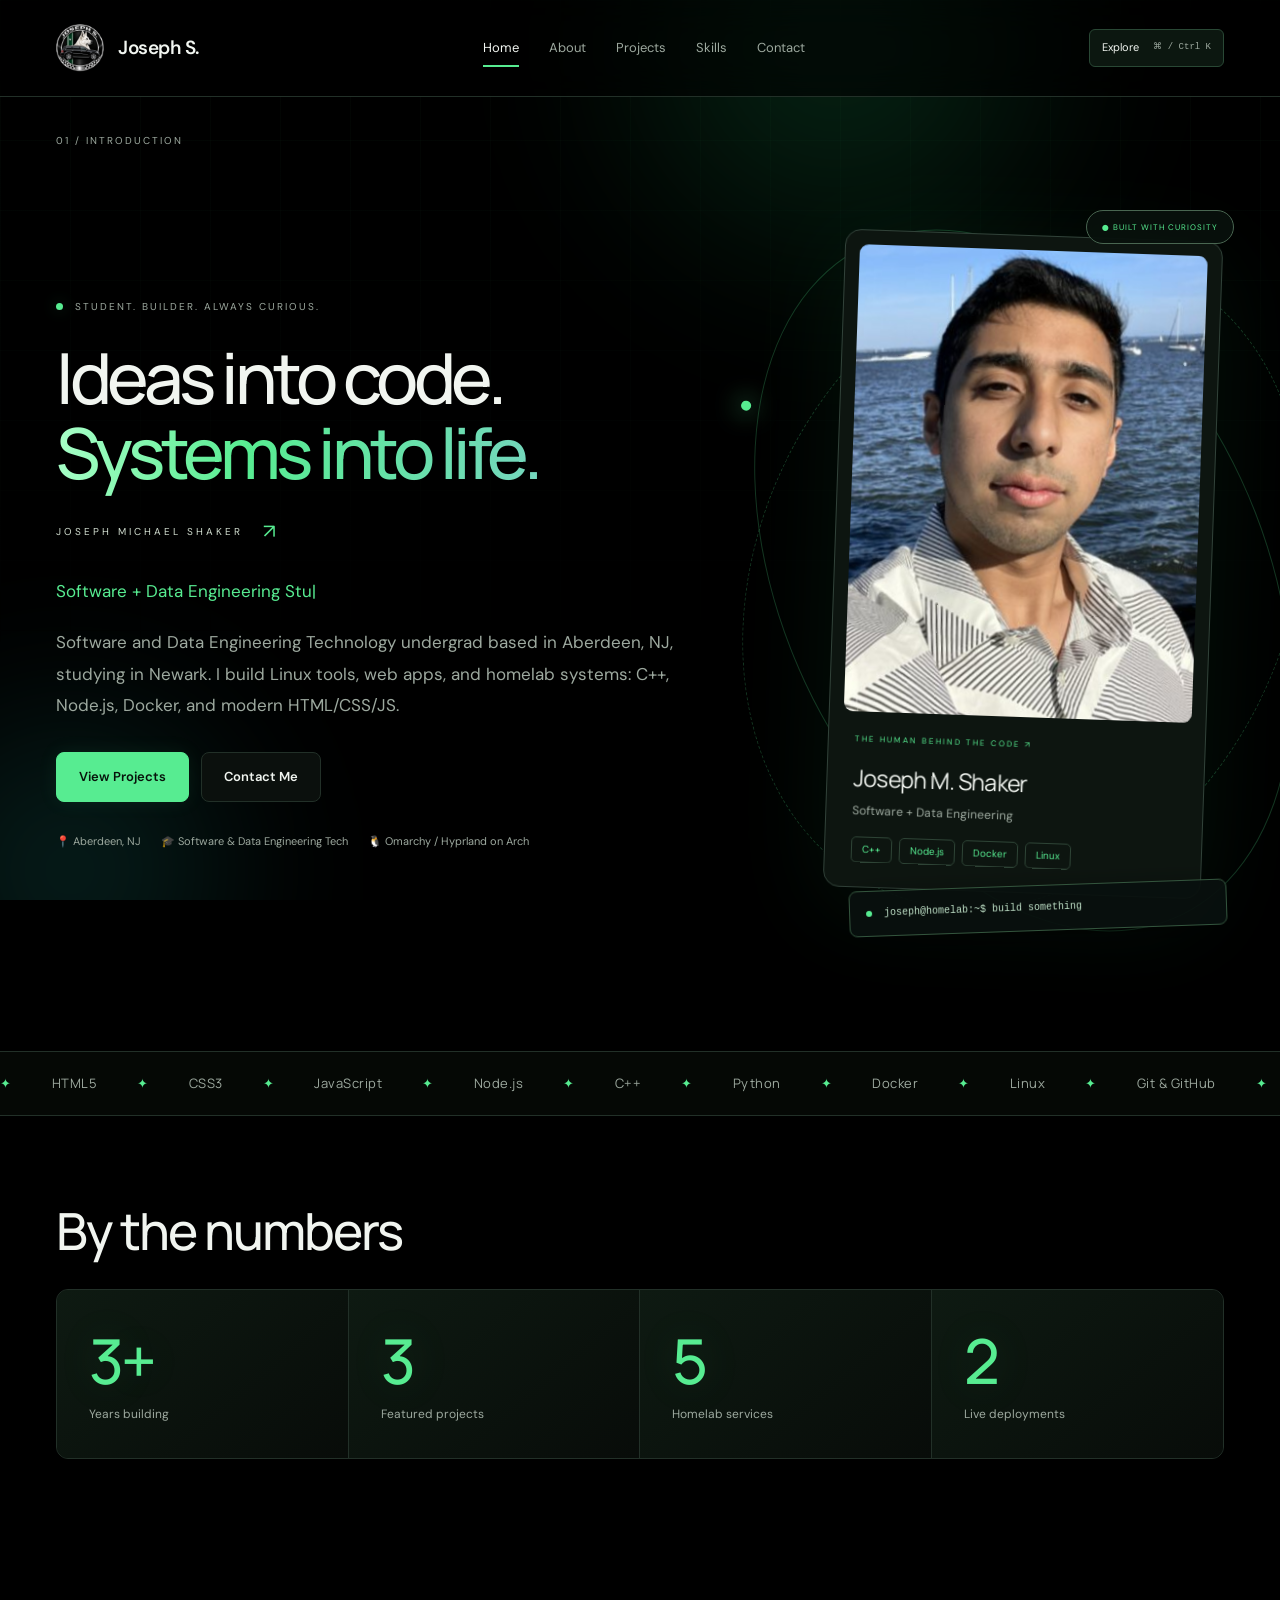
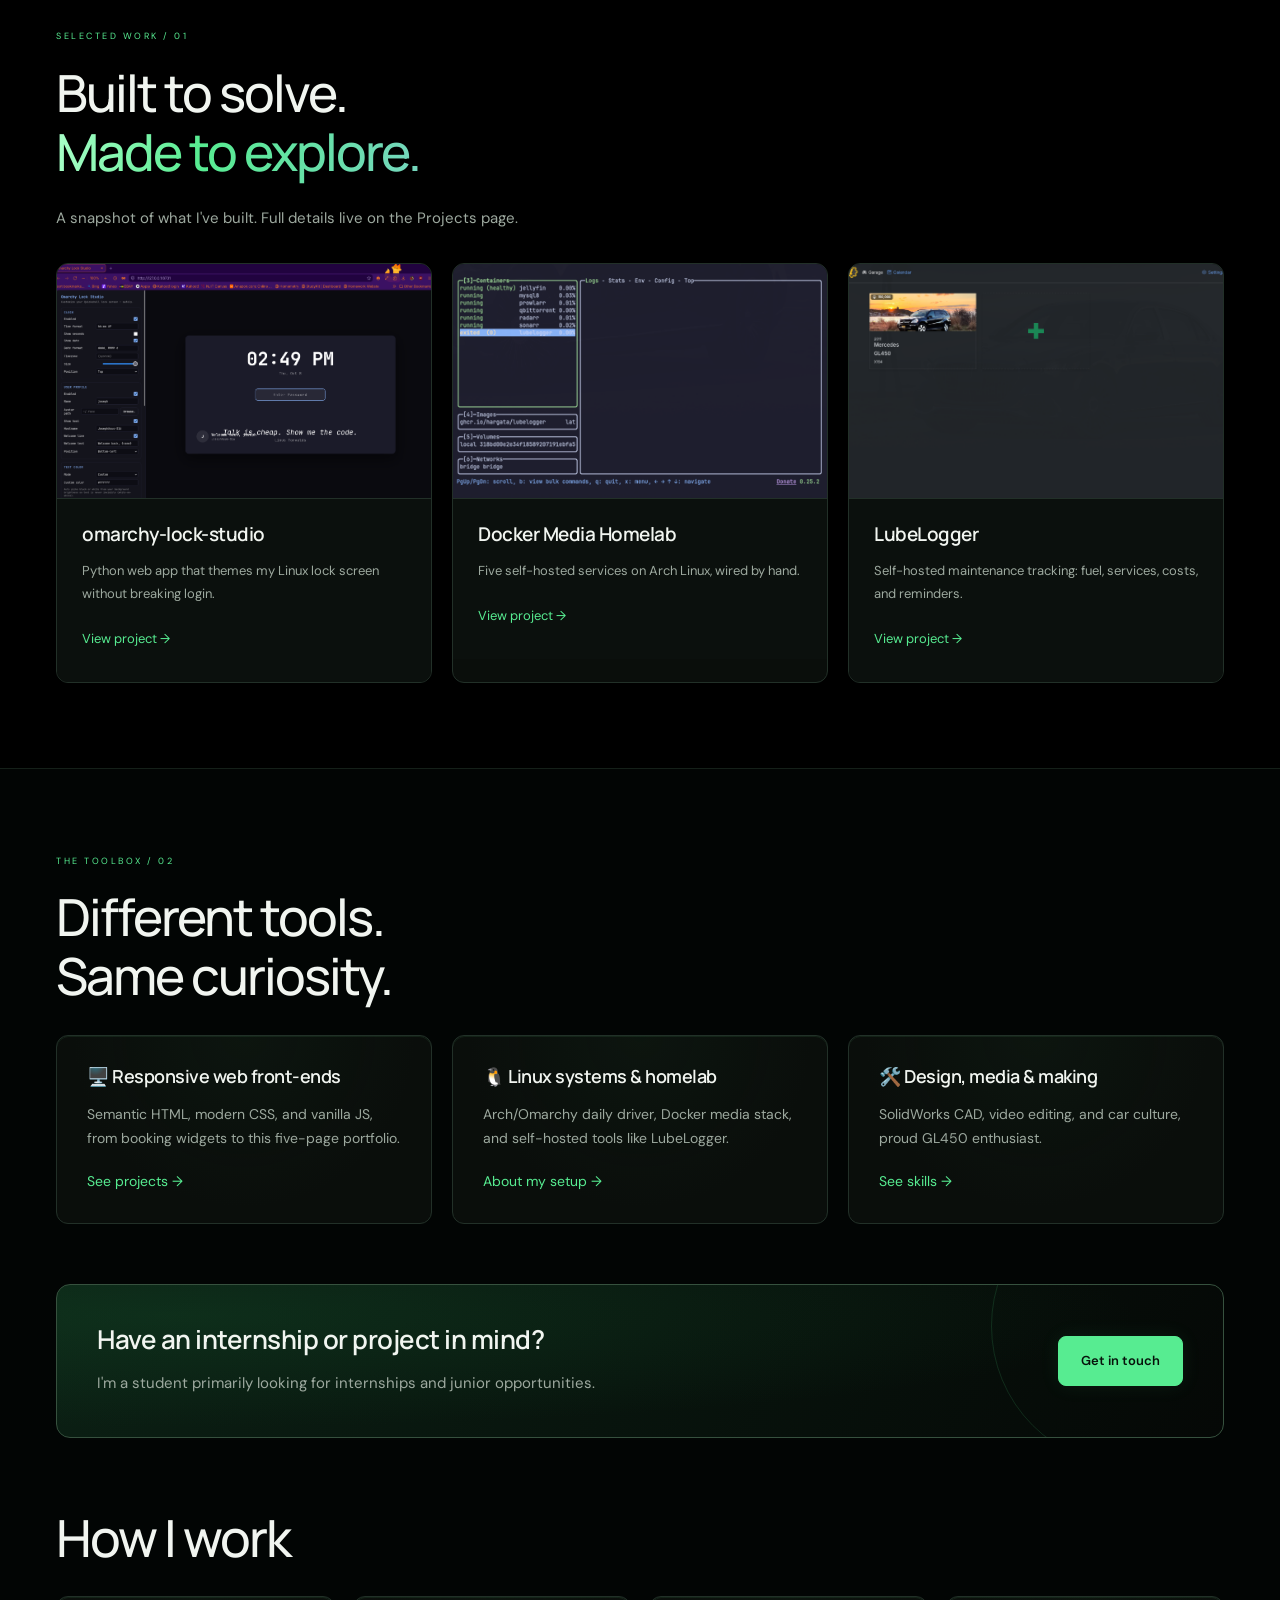
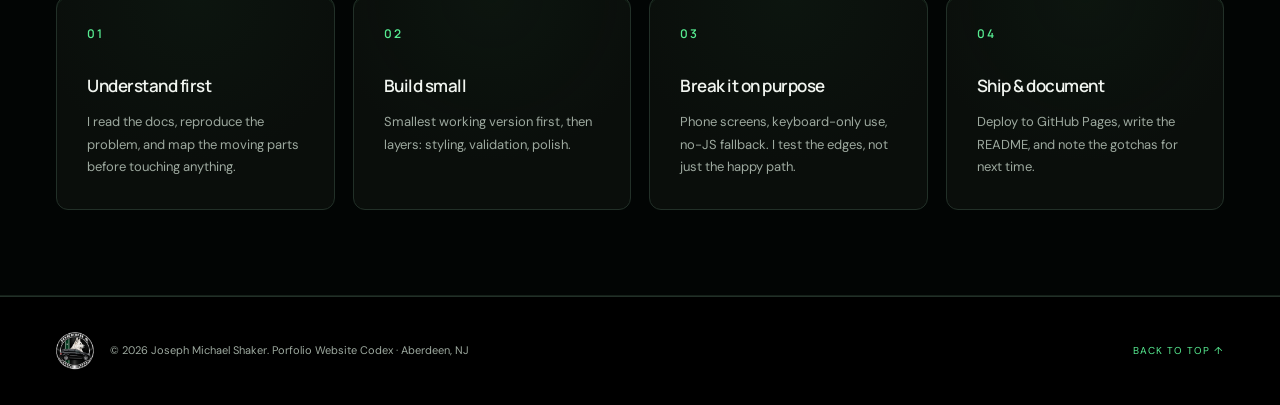
==== commit b641e4e9: "Add luminous interactive design and QR digital contact card" ====
--- a/index.html
+++ b/index.html
@@ -10,6 +10,7 @@
   <link rel="stylesheet" href="styles.css" />
 </head>
 <body id="top">
+  <div class="ambient-scene" aria-hidden="true"><div class="ambient-orb orb-a"></div><div class="ambient-orb orb-b"></div><div class="ambient-grid"></div></div>
   <div class="scroll-progress" aria-hidden="true"></div>
   <a class="skip-link" href="#main">Skip to main content</a>
 
@@ -25,6 +26,7 @@
           <li><a href="contact.html" class="nav-link">Contact</a></li>
         </ul>
       </nav>
+      <button class="quick-nav-button" type="button" data-open-command aria-label="Open quick navigation">Explore <kbd>⌘ / Ctrl K</kbd></button>
       <button class="nav-toggle" id="nav-toggle" aria-expanded="false" aria-controls="site-nav" aria-label="Toggle navigation menu">
         <span></span><span></span><span></span>
       </button>
@@ -37,7 +39,7 @@
       <div class="container hero-grid">
         <div class="hero-text">
           <p class="eyebrow"><span class="status-dot"></span> STUDENT. BUILDER. ALWAYS CURIOUS.</p>
-          <h1 id="hero-heading">Joseph<br><span>Michael Shaker.</span></h1>
+          <h1 id="hero-heading">Ideas into code.<br><span>Systems into life.</span></h1><p class="hero-signature">JOSEPH MICHAEL SHAKER <span>↗</span></p>
           <p class="subtitle"><span class="sr-only">Software and Data Engineering student, Linux and homelab builder, responsive web developer.</span><span id="typed" aria-hidden="true">Software + Data Engineering Student</span><span class="caret" aria-hidden="true">|</span></p>
           <p class="lede">Software and Data Engineering Technology undergrad based in Aberdeen, NJ, studying in Newark. I build Linux tools, web apps, and homelab systems: C++, Node.js, Docker, and modern HTML/CSS/JS.</p>
           <div class="hero-actions">
@@ -50,13 +52,15 @@
             <li>🐧 Omarchy / Hyprland on Arch</li>
           </ul>
         </div>
-        <div class="hero-card" data-parallax="-0.05">
+        <div class="hero-visual"><div class="hero-orbit orbit-outer" aria-hidden="true"></div><div class="hero-orbit orbit-inner" aria-hidden="true"></div><span class="floating-label label-top">● BUILT WITH CURIOSITY</span><div class="hero-card" data-parallax="-0.05">
           <div class="portrait-frame"><img class="headshot" data-scrub-scale src="assets/headshot.jpg" alt="Headshot photo of Joseph Michael Shaker" width="422" height="467" loading="eager" fetchpriority="high" /></div>
           <span class="portrait-label">THE HUMAN BEHIND THE CODE ↗</span><p class="hero-card-name">Joseph M. Shaker</p>
           <p class="hero-card-role">Software + Data Engineering</p>
           <div class="hero-card-tags">
             <span>C++</span><span>Node.js</span><span>Docker</span><span>Linux</span>
           </div>
+        </div>
+        <div class="terminal-badge"><span class="terminal-dot"></span><code>joseph@homelab:~$ build something</code></div>
         </div>
       </div>
     </section>
@@ -82,7 +86,7 @@
 
     <section class="section" aria-labelledby="featured-heading">
       <div class="container">
-        <h2 id="featured-heading">Featured work</h2>
+        <div class="section-kicker">SELECTED WORK / 01</div><h2 id="featured-heading">Built to solve.<br><span class="gradient-text">Made to explore.</span></h2>
         <p class="section-sub">A snapshot of what I've built. Full details live on the Projects page.</p>
         <div class="feature-grid">
           <article class="feature-card">
@@ -115,7 +119,7 @@
 
     <section class="section section-alt" aria-labelledby="ido-heading">
       <div class="container">
-        <h2 id="ido-heading">What I do</h2>
+        <div class="section-kicker">THE TOOLBOX / 02</div><h2 id="ido-heading">Different tools.<br>Same curiosity.</h2>
         <div class="card-grid">
           <div class="mini-card">
             <h3>🖥️ Responsive web front-ends</h3>
@@ -171,6 +175,13 @@
     </div>
   </footer>
 
+  <dialog class="command-dialog" id="command-dialog" aria-labelledby="command-title">
+    <div class="command-head"><h2 id="command-title">Where to next?</h2><button type="button" data-close-command aria-label="Close quick navigation">×</button></div>
+    <label for="command-search" class="sr-only">Search pages</label><input id="command-search" type="search" placeholder="Find a page or project…" autocomplete="off" />
+    <nav aria-label="Quick navigation" class="command-links">
+      <a href="index.html">01 <span>Home</span> ↗</a><a href="about.html">02 <span>About Joseph</span> ↗</a><a href="projects.html">03 <span>Projects</span> ↗</a><a href="skills.html">04 <span>Skills &amp; tools</span> ↗</a><a href="contact.html">05 <span>Get in touch</span> ↗</a><a href="projects.html#project-1">↳ <span>Lock studio</span> ↗</a><a href="projects.html#project-2">↳ <span>Docker homelab</span> ↗</a><a href="projects.html#project-3">↳ <span>LubeLogger</span> ↗</a>
+    </nav><p class="command-empty" hidden>No matches. Try “contact” or “projects”.</p><p class="small-note">Escape to close · Tab to explore · Enter to open</p>
+  </dialog>
   <script src="script.js" defer></script>
 </body>
 </html>
--- a/styles.css
+++ b/styles.css
@@ -11,3 +11,13 @@
 @media(max-width:800px){.container{width:calc(100% - 48px)}.header-inner{height:80px}.js .nav-toggle{display:block}.js .site-nav{display:none;position:absolute;top:100%;left:0;right:0;background:#050b07;border-bottom:1px solid var(--border);padding:20px 24px}.js .site-nav.open{display:block}.js .site-nav ul{display:grid;gap:10px}.site-nav ul{gap:14px}.nav-link{font-size:12px}.brand{font-size:16px;gap:8px}.logo{width:38px;height:38px}.hero-grid{grid-template-columns:1fr 1fr;gap:25px}h1{font-size:54px;letter-spacing:-3px}.lede{font-size:14px}.subtitle{font-size:13px}.eyebrow{font-size:8px;letter-spacing:1px}.hero-card-name{font-size:19px}.hero-card-role{font-size:10px}.portrait-label{font-size:7px;letter-spacing:1px}.feature-grid,.card-grid{grid-template-columns:repeat(2,minmax(0,1fr))}.feature-card:last-child,.mini-card:last-child:nth-child(odd){grid-column:1/-1}.feature-card:last-child img{max-height:280px}.two-col{grid-template-columns:1fr}.info-card{max-width:600px}.stats-band{grid-template-columns:repeat(2,1fr)}.stat:nth-child(2){border-right:0}.stat:nth-child(-n+2){border-bottom:1px solid var(--border)}.steps-3{grid-template-columns:1fr}.cta-banner{padding:30px}.project-body{padding:28px}.section{padding:65px 0}}
 @media(max-width:560px){.container{width:calc(100% - 36px)}.page-label{padding-top:25px;font-size:8px}.hero{padding:40px 0 55px}.hero-grid,.two-col,.feature-grid,.card-grid,.skills-grid,.steps,.stats-band{grid-template-columns:1fr}.hero-grid{gap:40px}h1{font-size:58px;letter-spacing:-3px}h2{font-size:36px}.hero-card{max-width:350px;width:100%;margin:auto;transform:translateY(var(--parallax,0px)) rotate(1deg)}.hero-card-name{font-size:23px}.hero-card-role{font-size:12px}.portrait-label{font-size:8px}.lede{font-size:15px}.subtitle{font-size:14px}.hero-meta{font-size:10px}.feature-card:last-child,.mini-card:last-child:nth-child(odd),.skill-group:last-child{grid-column:auto}.stat{display:flex;align-items:center;gap:28px;border-right:0;border-bottom:1px solid var(--border);padding:20px 28px}.stat b{min-width:80px;font-size:48px}.stat span{font-size:13px}.cta-banner{display:block;padding:25px}.cta-banner .btn{margin-top:25px}.cta-banner h3{font-size:23px}.project-image{padding:10px}.project-body{padding:23px}.project-body h3{font-size:25px}.contact-form{padding:24px}.heading-row h2{font-size:48px}.heading-logo{width:48px;height:48px}.footer-inner{flex-wrap:wrap}.site-nav ul{flex-wrap:wrap;gap:8px 16px}.site-nav{max-width:240px}.js .site-nav{max-width:none}.site-header:not(.scrolled) .header-inner{height:auto;min-height:80px;padding-block:15px}.js .site-header:not(.scrolled) .header-inner{height:80px;padding-block:0}.section{padding:50px 0}.story p{font-size:16px}}
 @media(prefers-reduced-motion:reduce){html{scroll-behavior:auto}*,*:before,*:after{animation:none!important;transition:none!important}.motion-ready .reveal{opacity:1;transform:none}.hero-card{transform:none}.headshot,.project-image img,.feature-card img{transform:none!important}.motion-ready .skill-list li:not(.visible) .bar i{width:var(--w)}.ticker-track{animation:none;flex-wrap:wrap;width:auto;gap:15px}.ticker-track span:before{margin-right:15px}.ticker-track span:nth-child(n+13){display:none}}
+
+/* A luminous visual layer, built entirely with CSS. */
+body{isolation:isolate}.ambient-scene{position:fixed;inset:0;z-index:-1;overflow:hidden;pointer-events:none;background:#000}.ambient-orb{position:absolute;border-radius:50%;filter:blur(75px);opacity:.35;animation:aurora-drift 22s ease-in-out infinite alternate;will-change:transform}.orb-a{width:650px;height:650px;top:-280px;left:40%;background:radial-gradient(circle,#177b45,transparent 65%)}.orb-b{width:500px;height:500px;bottom:-220px;left:-180px;background:radial-gradient(circle,#1b736a,transparent 65%);animation-delay:-11s}.ambient-grid{position:absolute;inset:0;background-image:linear-gradient(#45a4690a 1px,transparent 1px),linear-gradient(90deg,#45a4690a 1px,transparent 1px);background-size:70px 70px;mask-image:linear-gradient(#000,transparent 75%)}@keyframes aurora-drift{to{transform:translate(100px,80px) scale(1.15)}}.site-header{background:#0009}.section-alt{background:#030705d9}.hero{overflow:hidden;padding-bottom:100px}.hero:before{display:none}.hero-grid{grid-template-columns:1.45fr .85fr;gap:80px}.hero h1{font-size:clamp(52px,5.5vw,84px);line-height:1.06;letter-spacing:-4.5px;max-width:820px}.hero h1 span,.gradient-text{background:linear-gradient(100deg,#aaffc9,#57ec91 40%,#75d6be);background-clip:text;-webkit-background-clip:text;color:transparent}.hero-signature{font-size:10px;letter-spacing:3px;color:#d1ddcf;display:flex;gap:20px;align-items:center;margin-bottom:28px}.hero-signature span{color:var(--accent);font-size:20px}.hero-visual{position:relative;padding:25px 12px 20px;min-width:0}.hero-orbit{position:absolute;border:1px solid #57ec9138;border-radius:50%;pointer-events:none}.orbit-outer{inset:0 -40px;transform:rotate(-25deg);animation:orbit-turn 40s linear infinite}.orbit-inner{inset:30px -65px;border-style:dashed;transform:rotate(25deg)}.orbit-outer:after{content:'';position:absolute;left:12%;top:12%;width:10px;height:10px;background:var(--accent);border-radius:50%;box-shadow:0 0 25px #57ec91}.hero-card{box-shadow:0 20px 100px #1e7b4326;transform:translateY(var(--parallax,0px)) rotate(calc(2deg + var(--tilt-y,0deg))) rotateX(var(--tilt-x,0deg));transition:transform .4s var(--ease);z-index:1}.floating-label{position:absolute;z-index:3;border:1px solid #496651;background:#09120ddd;backdrop-filter:blur(10px);border-radius:30px;padding:9px 15px;font-size:8px;letter-spacing:1px;color:var(--accent)}.label-top{top:0;right:-10px;animation:float-label 5s ease-in-out infinite}.terminal-badge{position:relative;z-index:2;display:flex;align-items:center;gap:12px;border:1px solid #33553d;border-radius:8px;background:#08100ded;padding:13px 16px;margin:-7px -15px 0 15px;transform:rotate(-2deg);box-shadow:0 10px 35px #0008}.terminal-badge code{font-size:10px;color:#bddec5}.terminal-dot{width:6px;height:6px;border-radius:50%;background:var(--accent);flex-shrink:0}@keyframes orbit-turn{to{transform:rotate(335deg)}}@keyframes float-label{50%{transform:translateY(-9px)}}.section-kicker{color:var(--accent);font-size:9px;letter-spacing:2.5px;margin-bottom:18px}.page-title{font-size:clamp(45px,5.7vw,85px);line-height:1.1;letter-spacing:-3.5px;margin:0 0 40px}.section>.container>h2{max-width:1000px}.mini-card,.step,.skill-group,.feature-card,.info-card,.contact-form,.focus-console{position:relative;background:radial-gradient(circle at var(--pointer-x,50%) var(--pointer-y,0%),#183b2428,transparent 65%),#0b100de8}.mini-card:before,.step:after,.skill-group:before{content:'';position:absolute;inset:0;border-radius:inherit;pointer-events:none;box-shadow:inset 0 1px 0 #73ec8f15}.mini-card:hover,.step:hover,.skill-group:hover{border-color:#457b54}.stat b{text-shadow:0 0 45px #57ec9125}.stat{background:linear-gradient(140deg,#0e1a12,#080c09)}.cta-banner{background:radial-gradient(ellipse at 10% 20%,#185e3244,transparent 65%),linear-gradient(120deg,#0b2014,#050806);position:relative;overflow:hidden}.cta-banner:before{content:'';position:absolute;right:-50px;top:-100px;width:280px;height:280px;border:1px solid #57ec9122;border-radius:50%;pointer-events:none}.btn-primary{box-shadow:0 0 20px #57ec9115}.btn-primary:hover{box-shadow:0 0 30px #57ec9140}.project-picker{display:grid;grid-template-columns:repeat(3,1fr);gap:15px;margin:35px 0}.project-picker a{display:block;border:1px solid var(--border);border-radius:10px;padding:20px;background:#0a130d;color:var(--text);font-size:17px;transition:border-color .3s,background .3s}.project-picker a span{display:block;color:var(--muted);font-size:8px;letter-spacing:1.5px;margin-bottom:8px}.project-picker a:hover,.project-picker a[aria-current=true]{text-decoration:none;border-color:var(--accent);background:#12241a}.project-card:not([hidden]){animation:project-enter .55s var(--ease)}@keyframes project-enter{from{opacity:.3;transform:translateY(12px)}to{opacity:1;transform:none}}.project-image{background:radial-gradient(ellipse at center,#223b2b,#080d0a);padding:35px}.project-image img{border:1px solid #3a5040;border-radius:8px;box-shadow:0 15px 60px #0007}.focus-console{display:grid;grid-template-columns:1fr auto;gap:15px 30px;border:1px solid var(--border);border-radius:12px;padding:28px;margin-bottom:25px}.focus-console .section-kicker{display:block;margin-bottom:9px}.focus-console h3{margin:0}.focus-console>p{grid-column:1/-1;max-width:90ch;font-size:13px;margin:0}.focus-controls{display:flex;align-items:center;gap:7px}.focus-controls button{background:#07100a;border:1px solid #36513e;border-radius:20px;padding:7px 18px;color:var(--muted);font-size:12px}.focus-controls button[aria-pressed=true]{background:var(--accent);color:#000;border-color:var(--accent)}.timeline-item span{font-size:35px;letter-spacing:-1px}.timeline-item{transition:background .3s,padding .3s}.timeline-item:hover{background:#57ec9108;padding-left:30px}.heading-row{align-items:start;gap:25px}.heading-row .page-title{font-size:clamp(42px,4.8vw,70px);letter-spacing:-3px;margin:0}.heading-logo{margin-top:8px;flex-shrink:0}.connection-panel{margin-top:75px;display:grid;grid-template-columns:1.3fr .7fr;gap:60px;padding:50px;border:1px solid #365940;border-radius:18px;background:radial-gradient(ellipse at 0% 0%,#15402977,transparent 65%),#090f0c}.connection-copy p{max-width:62ch}.connection-actions{display:flex;gap:10px;flex-wrap:wrap}.connection-actions .btn{font-size:11px;padding:12px 17px}.qr-card{align-self:center;background:#fff;border:8px solid #fff;border-radius:14px;color:#102517;text-align:center;padding:12px;box-shadow:0 0 60px #57ec9118}.qr-card img{width:100%;height:auto;max-width:300px;margin:auto;image-rendering:pixelated}.qr-card p{font-size:8px;letter-spacing:1.5px;color:#233628;margin:10px 0}.qr-card a{font-size:11px;color:#1a5431}.utility-status{min-height:22px;margin:15px 0 0;color:var(--accent);font-size:12px}.quick-nav-button{border:1px solid #294835;border-radius:6px;background:#0c1710;color:var(--text);font-size:11px;padding:8px 12px;display:flex;gap:14px;align-items:center}.quick-nav-button kbd{font-size:9px;color:var(--muted)}.command-dialog{position:fixed;width:min(560px,calc(100% - 32px));max-height:85vh;border:1px solid #41684c;border-radius:16px;padding:26px;color:var(--text);background:#08100def;backdrop-filter:blur(30px);box-shadow:0 30px 120px #000;overflow:auto}.command-dialog::backdrop{background:#000b;backdrop-filter:blur(8px)}.command-head{display:flex;justify-content:space-between;align-items:center;gap:20px}.command-head h2{font-size:28px;letter-spacing:-1px;margin:0 0 22px}.command-head button{border:0;background:transparent;color:var(--accent);font-size:30px;align-self:start}.command-dialog input{margin-bottom:17px}.command-links{display:grid;gap:4px;margin-bottom:20px}.command-links a{display:flex;gap:20px;padding:11px 12px;border-radius:7px;font-size:12px;color:var(--muted)}.command-links a span{flex:1;color:var(--text)}.command-links a:hover{background:#193723;text-decoration:none}.command-links a[hidden],.command-empty[hidden]{display:none}.command-dialog>.small-note{margin:0}.digital-card-page{min-height:100vh;display:grid;place-items:center;padding:32px 16px}.digital-card{max-width:470px;width:100%;border:1px solid #3c6147;border-radius:22px;background:#080e0bf2;overflow:hidden;box-shadow:0 25px 130px #133b2588}.digital-card-top{display:flex;align-items:center;gap:15px;padding:18px 24px;border-bottom:1px solid var(--border)}.digital-card-top img{border-radius:9px}.digital-card-top>span:not(.status-dot){flex:1;font-size:8px;letter-spacing:2px;color:var(--muted)}.digital-portrait{position:relative;height:270px;overflow:hidden}.digital-portrait img{width:100%;height:100%;object-fit:cover;object-position:center 33%}.digital-portrait:after{content:'';position:absolute;inset:0;background:linear-gradient(transparent 50%,#080e0b)}.digital-portrait>span{position:absolute;bottom:20px;left:28px;z-index:1;font-size:9px;letter-spacing:2px;color:var(--accent)}.digital-card-body{padding:10px 28px 30px}.digital-card h1{font-size:40px;letter-spacing:-2px;line-height:1.15;margin:20px 0}.digital-card-body>p{font-size:13px}.digital-card .badge{font-size:9px}.card-location{color:var(--accent)}.digital-links{display:grid;gap:10px;margin:25px 0}.digital-links a{display:flex;align-items:center;gap:14px;padding:15px;border:1px solid #2d4334;border-radius:10px;background:#101b13;color:var(--text);font-size:12px;transition:background .2s}.digital-links a:hover{background:#193723;text-decoration:none}.contact-icon{display:grid;place-items:center;background:#163623;color:var(--accent);width:38px;height:38px;flex-shrink:0;border-radius:9px;font-size:15px;font-weight:600}.digital-links a>span:nth-child(2){flex:1;overflow-wrap:anywhere;min-width:0}.digital-links small{display:block;color:var(--muted);font-size:8px;letter-spacing:1.5px;margin-bottom:4px}.digital-links b{font-weight:400;color:var(--accent)}.save-contact{width:100%;font-size:13px}.card-utility{display:flex;gap:10px;margin-top:13px}.card-utility button{flex:1;border:1px solid #36513e;border-radius:7px;padding:10px;background:#0b160f;color:var(--text);font-size:11px}.digital-card-body .card-resume{font-size:11px;border-top:1px solid var(--border);padding-top:22px;margin-top:20px}.card-portfolio{display:block;text-align:center;font-size:11px}.card-utility button:hover{background:#193723}
+@media(min-width:1600px){.hero h1{font-size:96px}}
+@media(max-width:1100px){.hero-grid{gap:45px}.hero h1{font-size:62px}.quick-nav-button kbd{display:none}.connection-panel{gap:35px;padding:35px}.heading-row .page-title{font-size:53px}.heading-logo{width:50px;height:50px}}
+@media(max-width:800px){.hero-grid{gap:30px}.hero h1{font-size:46px;letter-spacing:-2.5px}.hero-visual{padding-inline:0}.orbit-outer{inset:5px -15px}.orbit-inner{inset:20px -20px}.floating-label{right:0;font-size:7px;padding:7px 10px}.terminal-badge{margin-inline:0;padding:10px}.terminal-badge code{font-size:8px}.quick-nav-button{margin-left:auto;margin-right:15px}.focus-console{grid-template-columns:1fr}.focus-controls{flex-wrap:wrap}.connection-panel{grid-template-columns:1fr;padding:30px}.qr-card{max-width:290px;justify-self:center;width:100%}.project-picker a{padding:15px;font-size:14px}.project-picker a span{font-size:7px;letter-spacing:.5px}.project-image{padding:20px}}
+@media(max-width:560px){.hero-grid{grid-template-columns:1fr;gap:40px}.hero h1{font-size:54px;letter-spacing:-3px}.hero-signature{font-size:8px;letter-spacing:2px}.hero-visual{max-width:360px;width:100%;margin:auto;padding-inline:10px}.hero-card{transform:translateY(var(--parallax,0px)) rotate(1deg)}.orbit-outer{inset:10px -5px}.orbit-inner{inset:30px -10px}.terminal-badge code{font-size:9px}.hero{padding-bottom:65px}.page-title{font-size:44px;letter-spacing:-2px}.project-picker{grid-template-columns:1fr;gap:8px}.project-picker a{display:flex;align-items:center;justify-content:space-between;gap:15px;font-size:13px}.project-picker a span{margin:0}.heading-row .page-title{font-size:41px;letter-spacing:-2px}.heading-row{gap:12px}.heading-logo{width:40px;height:40px}.connection-panel{padding:24px;margin-top:45px;width:calc(100% - 36px)}.connection-panel h2{font-size:37px}.connection-actions .btn{flex:1}.focus-console{padding:23px}.project-image{padding:12px}.quick-nav-button{font-size:10px;padding:7px 10px}.digital-card-page{padding:16px 10px}.digital-card-body{padding-inline:22px}.digital-card h1{font-size:36px}.digital-links a{padding:12px;gap:10px;font-size:11px}.ambient-orb{filter:blur(45px);opacity:.25}.hero-orbit{animation:none}}
+@media(prefers-reduced-motion:reduce){.hero-card{transform:none!important}.ambient-orb{will-change:auto}.project-card:not([hidden]){animation:none}.gradient-text,.hero h1 span{background:none;color:var(--accent)}}
+
+.quick-nav-button[hidden]{display:none}.quick-nav-button{display:none}.js .quick-nav-button:not([hidden]){display:flex}
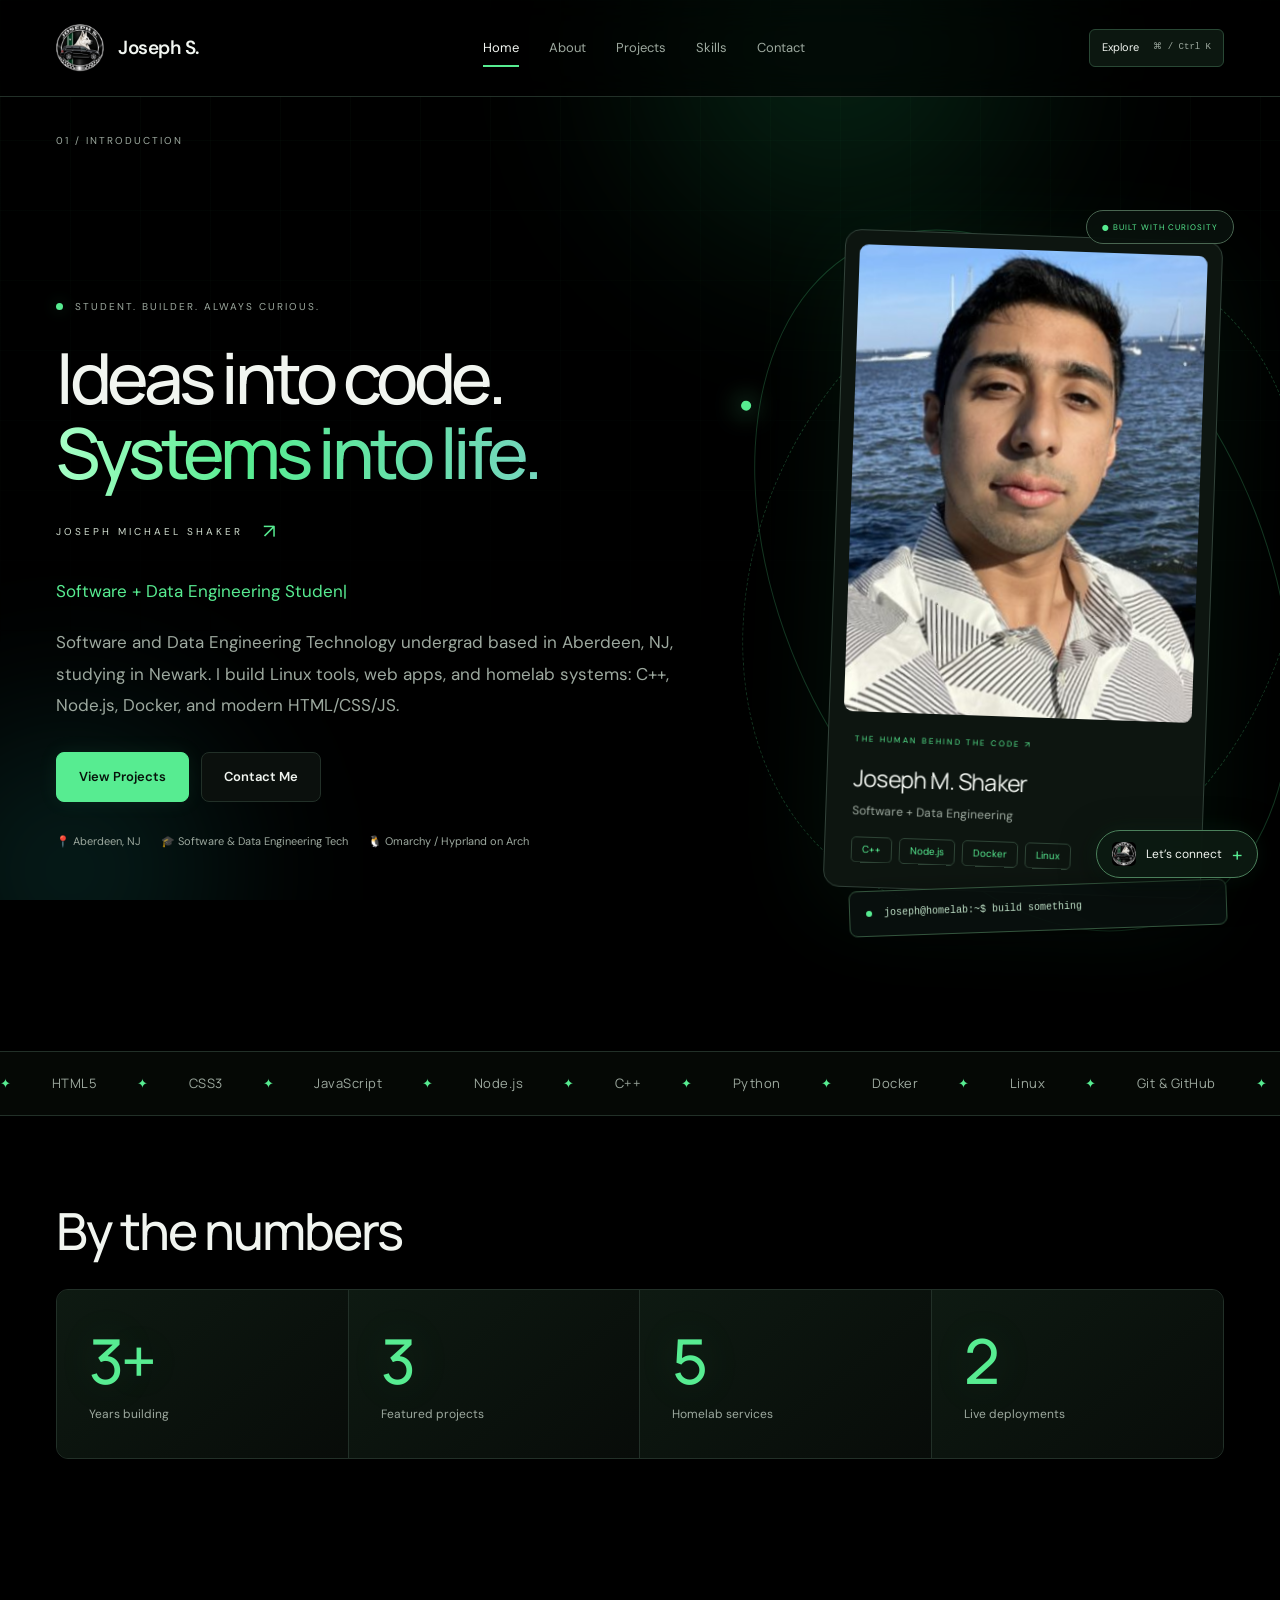
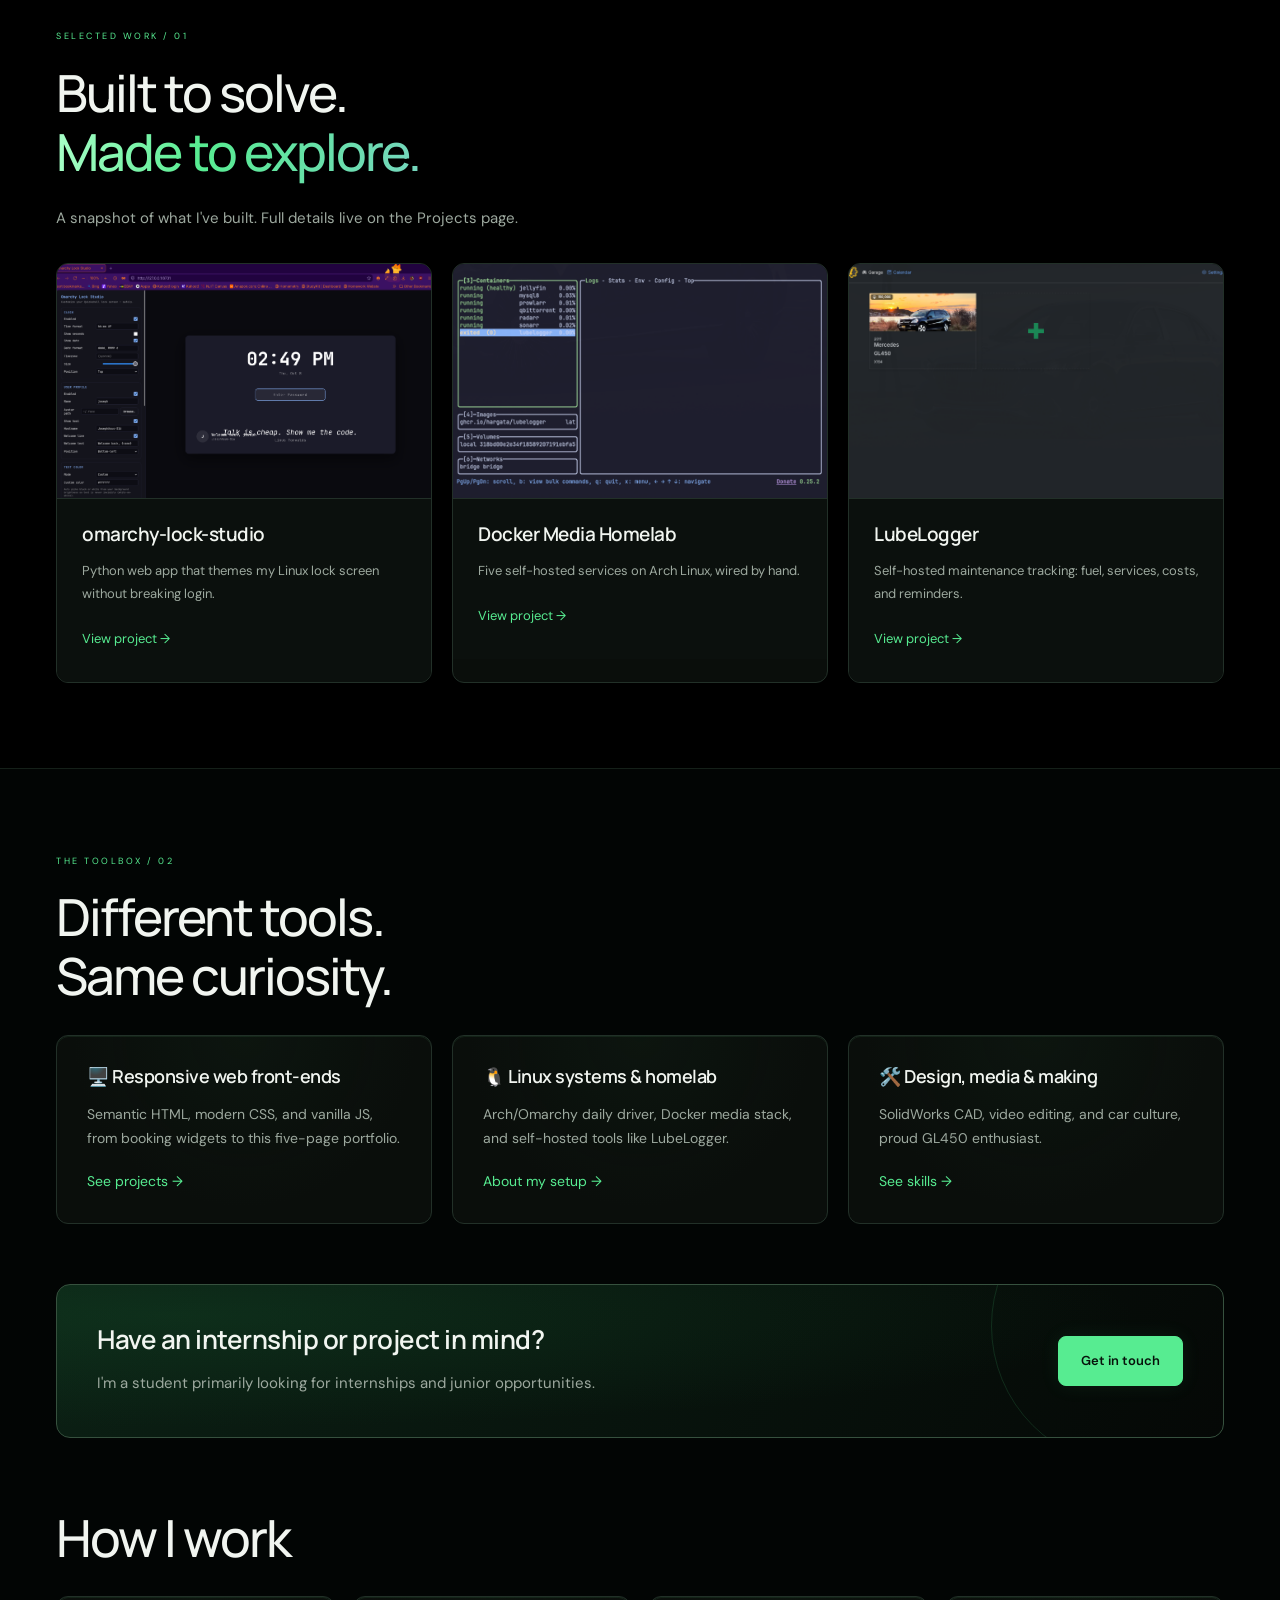
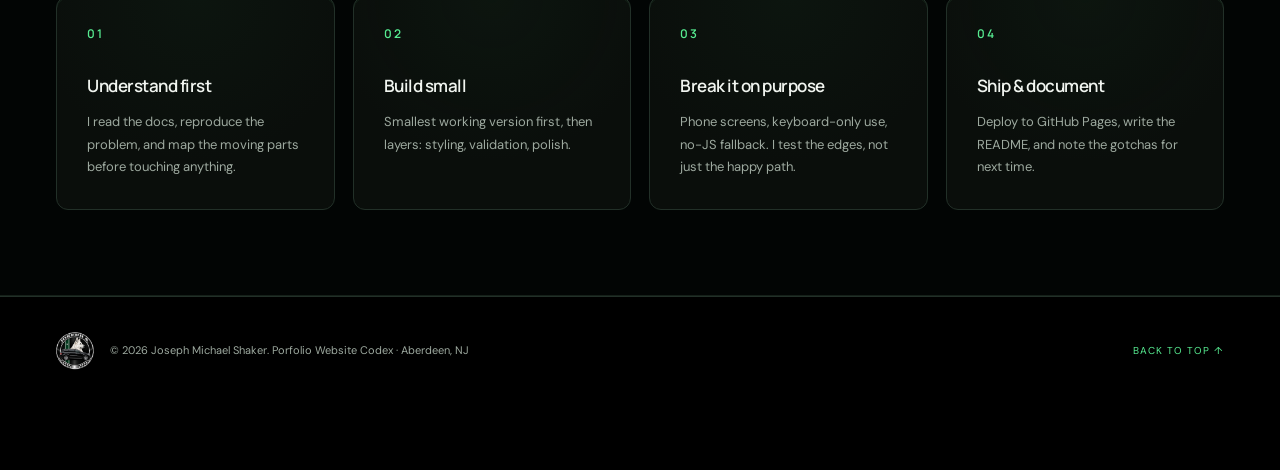
==== commit 5cac4ebe: "Add compact bottom-right contact popup across portfolio" ====
--- a/index.html
+++ b/index.html
@@ -175,6 +175,18 @@
     </div>
   </footer>
 
+  <details class="contact-widget" id="contact-widget">
+    <summary aria-controls="contact-popover"><img src="assets/logo.png" alt="" width="24" height="24"><span>Let’s connect</span><span class="widget-indicator" aria-hidden="true">+</span></summary>
+    <section class="contact-popover digital-card-body" id="contact-popover" aria-labelledby="widget-title">
+      <div class="widget-heading"><img src="assets/headshot.jpg" alt="Joseph Michael Shaker" width="48" height="48"><div><h2 id="widget-title">Joseph Shaker</h2><p>Aberdeen, NJ · Student &amp; builder</p></div><button class="widget-close" type="button" aria-label="Close contact card">×</button></div>
+      <span class="widget-availability">● Open to internships &amp; collaboration</span>
+      <div class="widget-links"><a href="mailto:Josephshaker2020@aol.com">Email <span>↗</span><small>Josephshaker2020@aol.com</small></a><a href="https://github.com/Fiercejojo88862" target="_blank" rel="noopener noreferrer">GitHub <span>↗</span></a><a href="https://www.linkedin.com/in/joseph-shaker-548a49247" target="_blank" rel="noopener noreferrer">LinkedIn <span>↗</span></a></div>
+      <div class="widget-qr"><img src="assets/contact-qr.png" alt="Scan to open Joseph’s contact card on your phone" width="456" height="456"><p>Take my details with you.<br><a href="contact-card.html" target="_blank" rel="noopener">Open phone card ↗</a></p></div>
+      <a class="btn btn-primary widget-save" href="assets/joseph-shaker.vcf" download>Save contact ↓</a><button class="widget-copy" type="button" data-copy="email">Copy email</button><p class="utility-status" role="status" aria-live="polite"></p>
+      <a class="widget-full-contact" href="contact.html">Full contact page ↗</a>
+    </section>
+  </details>
+
   <dialog class="command-dialog" id="command-dialog" aria-labelledby="command-title">
     <div class="command-head"><h2 id="command-title">Where to next?</h2><button type="button" data-close-command aria-label="Close quick navigation">×</button></div>
     <label for="command-search" class="sr-only">Search pages</label><input id="command-search" type="search" placeholder="Find a page or project…" autocomplete="off" />
--- a/styles.css
+++ b/styles.css
@@ -21,3 +21,6 @@
 @media(prefers-reduced-motion:reduce){.hero-card{transform:none!important}.ambient-orb{will-change:auto}.project-card:not([hidden]){animation:none}.gradient-text,.hero h1 span{background:none;color:var(--accent)}}
 
 .quick-nav-button[hidden]{display:none}.quick-nav-button{display:none}.js .quick-nav-button:not([hidden]){display:flex}
+
+/* Compact contact card anchored to the corner, independent of page layout. */
+.contact-widget{position:fixed;right:max(22px,env(safe-area-inset-right));bottom:max(22px,env(safe-area-inset-bottom));z-index:60;width:300px;max-width:calc(100vw - 28px);font-size:12px}.contact-widget>summary{margin-left:auto;display:flex;align-items:center;justify-content:center;gap:10px;width:max-content;max-width:100%;padding:11px 15px;border:1px solid #4b805b;border-radius:30px;color:var(--text);background:#0c1a12ee;backdrop-filter:blur(20px);box-shadow:0 8px 35px #0008,0 0 24px #57ec9115;cursor:pointer;list-style:none;font-size:12px}.contact-widget>summary::-webkit-details-marker{display:none}.contact-widget>summary img{border-radius:5px}.widget-indicator{font-size:19px;color:var(--accent);line-height:1;transition:transform .25s}.contact-widget[open] .widget-indicator{transform:rotate(45deg)}.contact-popover{position:absolute;right:0;bottom:62px;width:100%;padding:18px;border:1px solid #3b6148;border-radius:16px;background:#08100df5;backdrop-filter:blur(25px);box-shadow:0 20px 75px #000b;max-height:calc(100dvh - 110px);overflow-y:auto;overscroll-behavior:contain;animation:project-enter .3s var(--ease)}.widget-heading{display:flex;align-items:center;gap:10px;margin-bottom:14px}.widget-heading>img{width:43px;height:43px;border-radius:50%;object-fit:cover;object-position:center 25%;border:1px solid #57ec9155;flex-shrink:0}.widget-heading>div{flex:1;min-width:0}.widget-heading h2{font-size:16px;letter-spacing:-.4px;margin:0 0 4px}.widget-heading p{font-size:9px;margin:0}.widget-close{display:none;border:0;background:transparent;color:var(--muted);font-size:23px;padding:0 4px;align-self:start}.js .widget-close{display:block}.widget-availability{font-size:9px;color:var(--accent)}.widget-links{display:grid;grid-template-columns:1fr 1fr;gap:7px;margin:15px 0}.widget-links a{padding:9px 11px;border:1px solid #293f31;border-radius:7px;background:#111d15;font-size:11px;color:var(--text)}.widget-links a:first-child{grid-column:1/-1}.widget-links a>span{float:right;color:var(--accent)}.widget-links small{display:block;font-size:10px;color:var(--muted);margin-top:3px;overflow-wrap:anywhere}.widget-qr{display:flex;gap:13px;align-items:center;margin:15px 0}.widget-qr img{width:82px;height:82px;flex-shrink:0;border:4px solid #fff;border-radius:6px;background:#fff;image-rendering:pixelated}.widget-qr p{font-size:10px;line-height:1.8;margin:0}.widget-save{font-size:11px;padding:9px 13px}.widget-copy{font-size:10px;padding:9px 10px;border:0;background:transparent;color:var(--accent);margin-left:5px}.contact-popover .utility-status{font-size:10px;min-height:0;margin:8px 0 0}.widget-full-contact{display:block;border-top:1px solid var(--border);padding-top:11px;margin-top:12px;font-size:10px}.contact-widget a:hover{text-decoration:none;color:var(--accent)}.contact-widget .btn-primary:hover{color:#000}.site-footer{padding-bottom:100px}@media(max-width:560px){.contact-widget{right:14px;bottom:max(14px,env(safe-area-inset-bottom));width:290px}.contact-popover{padding:16px}.contact-widget>summary{padding:10px 13px;font-size:11px}}@media(prefers-reduced-motion:reduce){.contact-popover{animation:none}}
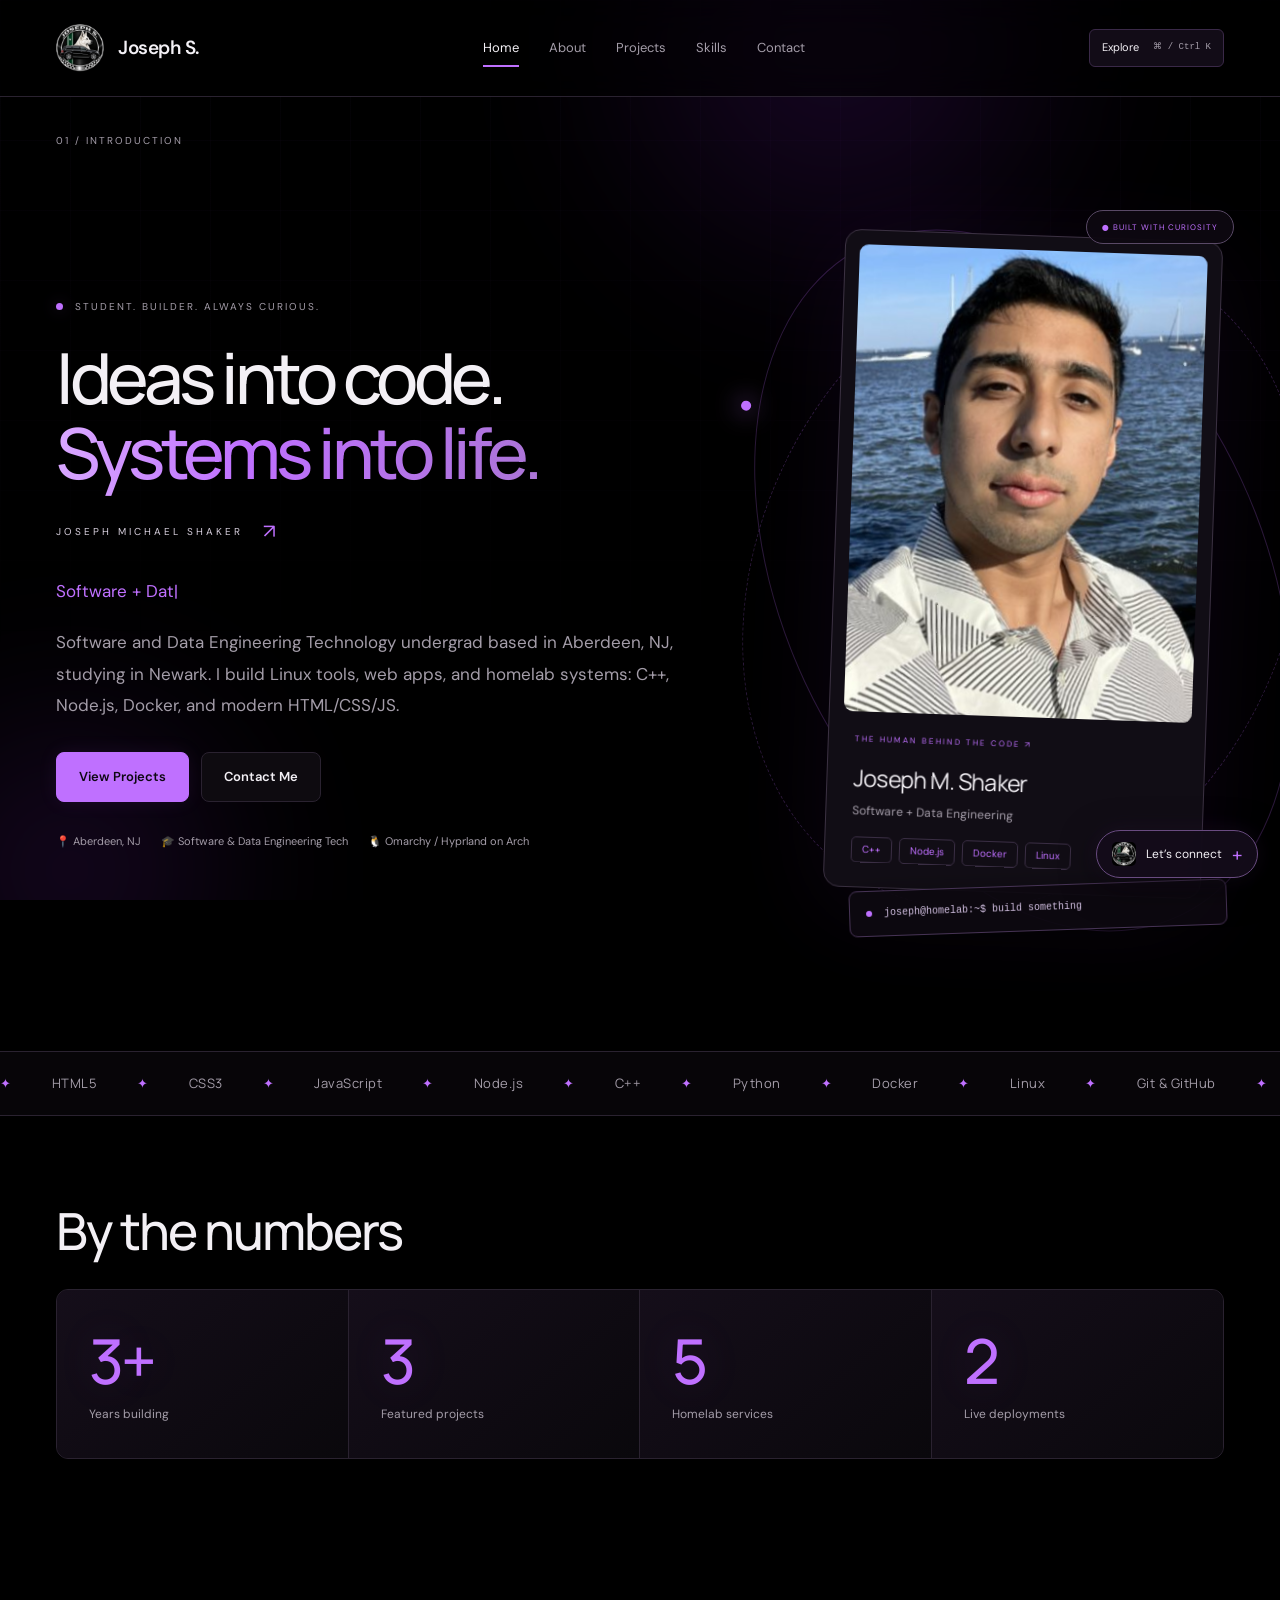
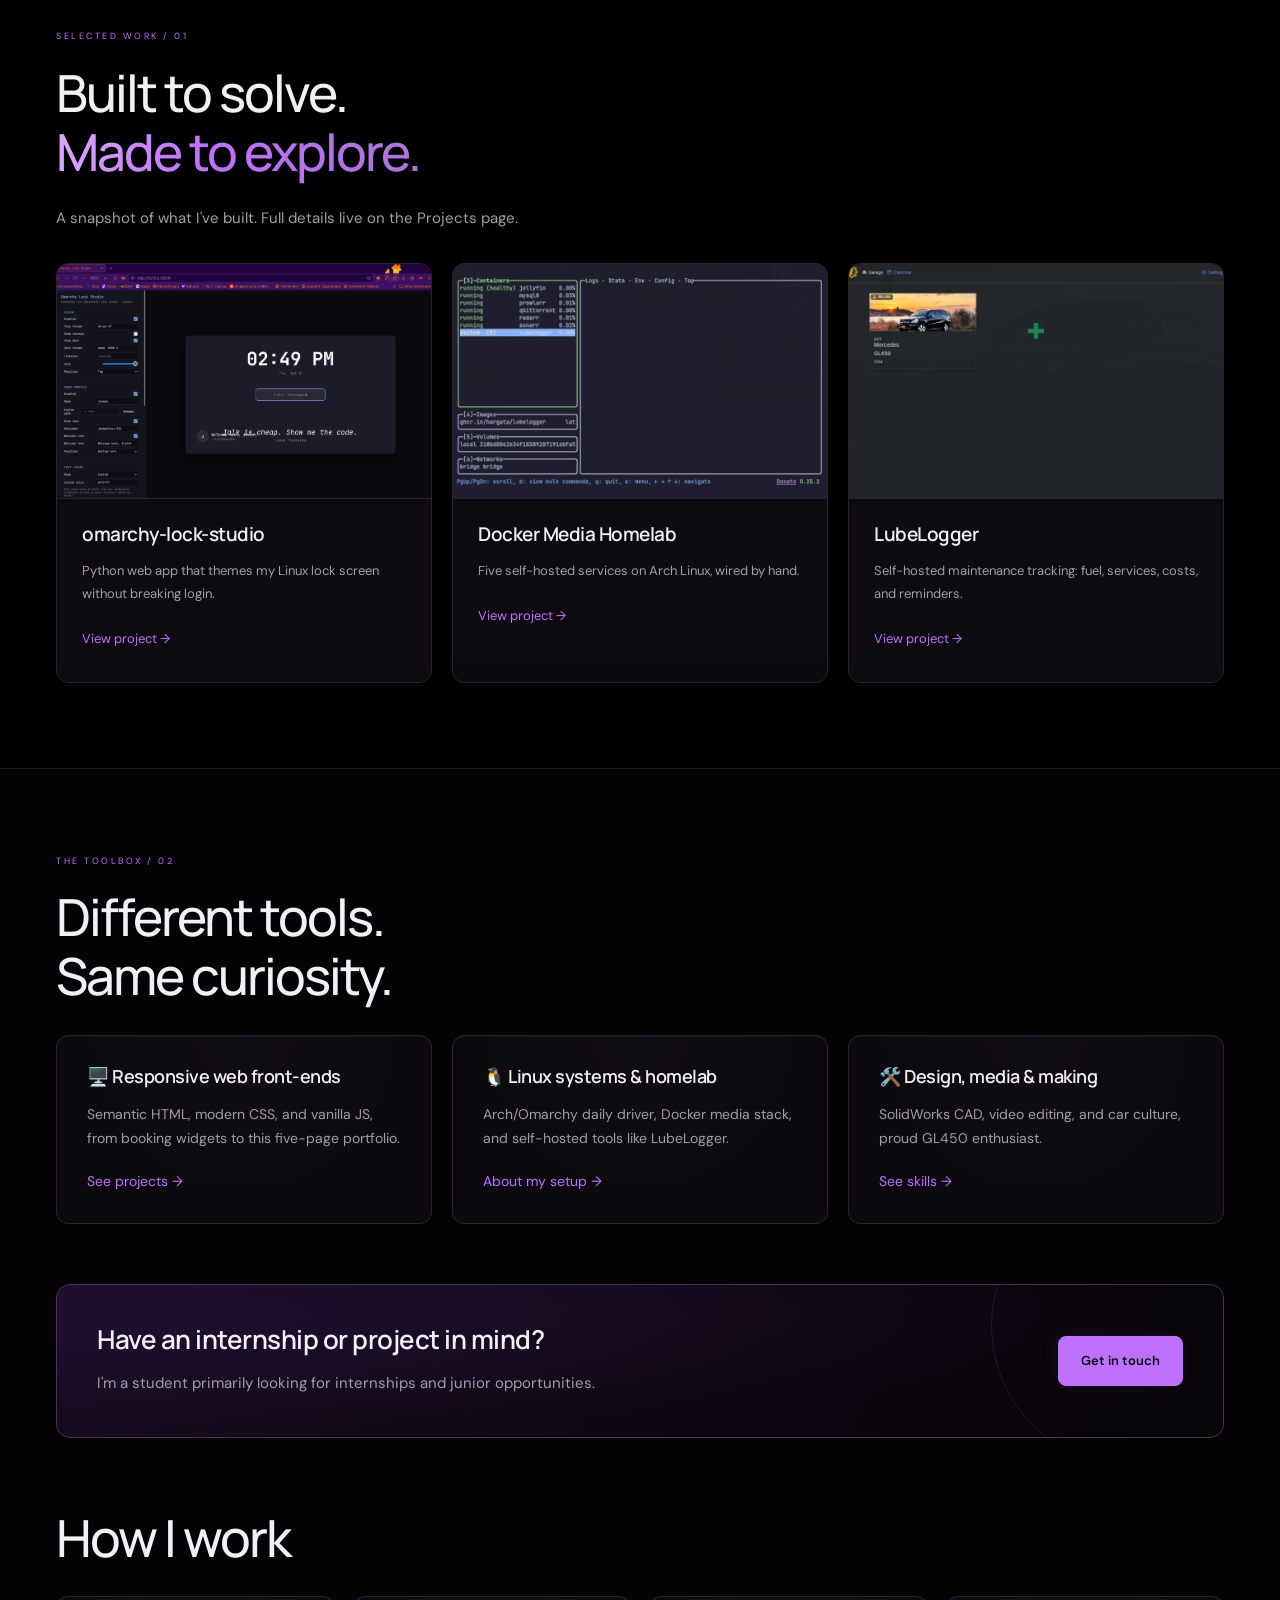
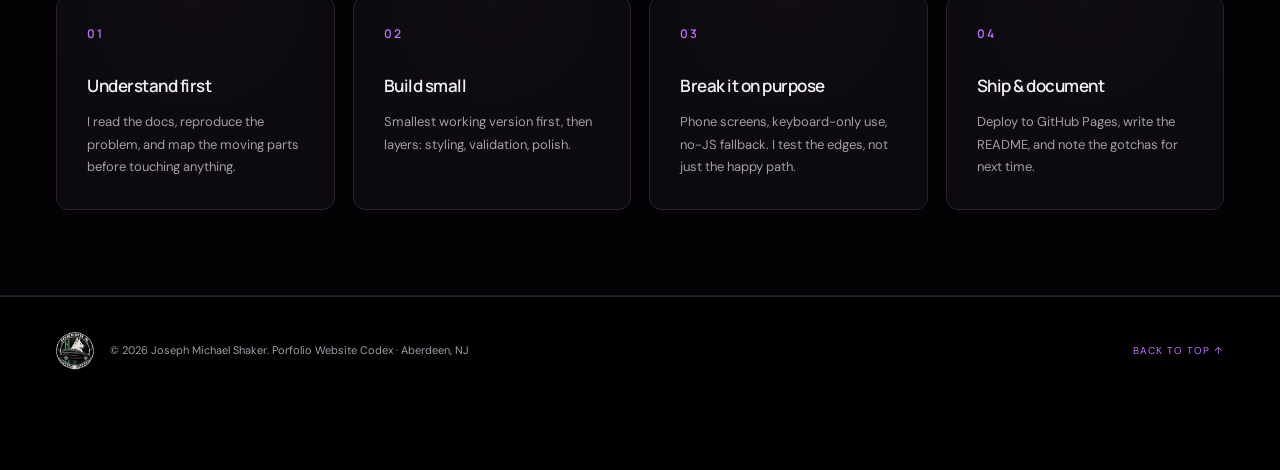
==== commit 4f3698e2: "Add visible purple cursor spotlight and hover lighting" ====
--- a/index.html
+++ b/index.html
@@ -10,6 +10,7 @@
   <link rel="stylesheet" href="styles.css" />
 </head>
 <body id="top">
+  <div class="mouse-spotlight" aria-hidden="true"></div>
   <div class="ambient-scene" aria-hidden="true"><div class="ambient-orb orb-a"></div><div class="ambient-orb orb-b"></div><div class="ambient-grid"></div></div>
   <div class="scroll-progress" aria-hidden="true"></div>
   <a class="skip-link" href="#main">Skip to main content</a>
--- a/styles.css
+++ b/styles.css
@@ -1,19 +1,19 @@
 @import url('https://fonts.googleapis.com/css2?family=DM+Sans:wght@400;500;600;700&family=Manrope:wght@400;500;600;700;800&display=swap');
-:root{--bg:#000;--card:#0b100d;--text:#f1f5f0;--muted:#9da99f;--accent:#57ec91;--border:#223028;--ease:cubic-bezier(.16,1,.3,1);--max:1280px}
+:root{--bg:#000;--card:#0e0b10;--text:#f3f0f5;--muted:#a49da9;--accent:#bf70ff;--border:#2a2230;--ease:cubic-bezier(.16,1,.3,1);--max:1280px}
 *{box-sizing:border-box}html{scroll-behavior:smooth;scroll-padding-top:100px}body{margin:0;background:var(--bg);color:var(--text);font:15px/1.75 'DM Sans',system-ui,sans-serif}h1,h2,h3{font-family:'Manrope',system-ui,sans-serif;line-height:1.15}h1{font-size:clamp(58px,6.6vw,98px);font-weight:500;letter-spacing:-5px;margin:25px 0}h2{font-size:clamp(32px,4vw,56px);font-weight:500;letter-spacing:-2px;margin:0 0 24px}h3{font-size:20px;font-weight:600;letter-spacing:-.5px;margin:0 0 15px}p{margin:0 0 18px;color:var(--muted)}strong{color:var(--text)}a{color:var(--accent);text-decoration:none;text-underline-offset:5px}a:hover{text-decoration:underline}button,input,textarea{font:inherit}button{cursor:pointer}button,a,input,textarea,summary,[tabindex]{-webkit-tap-highlight-color:transparent}a:focus-visible,button:focus-visible,input:focus-visible,textarea:focus-visible,summary:focus-visible,[tabindex]:focus-visible{outline:3px solid var(--accent);outline-offset:5px}img{max-width:100%;display:block}.container{width:calc(100% - 112px);max-width:var(--max);margin:auto}.sr-only{position:absolute;width:1px;height:1px;padding:0;margin:-1px;overflow:hidden;clip-path:inset(50%);white-space:nowrap;border:0}.skip-link{position:fixed;top:-100px;left:24px;z-index:110;background:var(--accent);color:#000;padding:10px 20px;border-radius:6px}.skip-link:focus{top:12px}.scroll-progress{position:fixed;top:0;left:0;height:3px;width:100%;transform:scaleX(0);transform-origin:left;background:var(--accent);z-index:100;pointer-events:none}
-.site-header{position:sticky;top:0;z-index:50;background:#000e;border-bottom:1px solid var(--border);backdrop-filter:blur(18px);-webkit-backdrop-filter:blur(18px)}.header-inner{display:flex;justify-content:space-between;align-items:center;height:96px;transition:height .6s var(--ease)}.site-header.scrolled .header-inner{height:66px}.brand{display:flex;align-items:center;gap:14px;color:var(--text);font-size:19px;font-weight:600;letter-spacing:-.5px}.brand:hover{text-decoration:none}.logo{width:48px;height:48px;object-fit:contain;border-radius:10px;transition:width .6s var(--ease),height .6s var(--ease)}.scrolled .logo{width:38px;height:38px}.site-nav ul{display:flex;gap:30px;margin:0;padding:0;list-style:none}.nav-link{display:block;font-size:13px;color:var(--muted);padding:9px 0;position:relative}.nav-link.active,.nav-link:hover{color:var(--text);text-decoration:none}.nav-link.active:after{content:'';position:absolute;bottom:1px;left:0;right:0;height:2px;background:var(--accent)}.nav-toggle{display:none;background:transparent;border:1px solid var(--border);border-radius:8px;padding:8px;color:var(--accent)}.nav-toggle span{width:23px;height:2px;background:currentColor;display:block;margin:5px}.page-label{font-size:10px;letter-spacing:2px;color:var(--muted);padding-top:35px}.hero{padding:60px 0 80px;position:relative;overflow:hidden}.hero:before{content:'';position:absolute;right:-150px;top:-150px;width:700px;height:700px;background:radial-gradient(ellipse,#13332188,transparent 65%);pointer-events:none}.hero-grid{display:grid;grid-template-columns:1.5fr .85fr;gap:70px;align-items:center}.hero h1 span{color:var(--accent)}.eyebrow{font-size:10px;letter-spacing:2px;color:var(--muted);display:flex;align-items:center;gap:12px}.status-dot{height:7px;width:7px;background:var(--accent);border-radius:50%;box-shadow:0 0 15px #57ec9144}.subtitle{color:var(--accent);font-size:17px;min-height:32px}.caret{animation:blink 1s steps(1) infinite}@keyframes blink{50%{opacity:0}}.lede{font-size:17px;line-height:1.85;max-width:55ch}.hero-actions{display:flex;gap:12px;flex-wrap:wrap;margin:30px 0}.btn{display:inline-flex;align-items:center;justify-content:center;padding:13px 22px;border:1px solid var(--border);border-radius:8px;font-size:13px;font-weight:600;transition:background .25s,transform .25s}.btn:hover{text-decoration:none;transform:translateY(-2px)}.btn-primary{background:var(--accent);color:#07120b;border-color:var(--accent)}.btn-primary:hover{background:#90ffb8}.btn-ghost{color:var(--text);background:#0b100d}.hero-meta{padding:0;list-style:none;font-size:11px;color:var(--muted);display:flex;flex-wrap:wrap;gap:8px 20px;max-width:500px}.hero-card{border:1px solid #314239;background:#0d1510;border-radius:16px;padding:14px 14px 24px;position:relative;transform:translateY(var(--parallax,0px)) rotate(2deg);box-shadow:0 24px 70px #0008}.portrait-frame{overflow:hidden;border-radius:9px}.headshot{width:100%;aspect-ratio:1/1.08;object-fit:cover;object-position:center 25%;transform:scale(var(--scrub-scale,1));transition:transform .15s linear}.portrait-label{display:block;font-size:8px;letter-spacing:2px;color:var(--accent);margin:20px 12px 12px}.hero-card-name{font-family:'Manrope',sans-serif;font-size:23px;letter-spacing:-.8px;color:var(--text);margin:0 12px 3px}.hero-card-role{font-size:12px;margin:0 12px 15px}.hero-card-tags{display:flex;gap:7px;flex-wrap:wrap;margin:0 12px}.hero-card-tags span{font-size:10px;border:1px solid #2e4436;border-radius:5px;padding:3px 10px;color:var(--accent)}.ticker{overflow:hidden;border-block:1px solid var(--border);padding:20px 0;background:#050805}.ticker-track{display:flex;width:max-content;animation:ticker 45s linear infinite;gap:40px}.ticker-track span{font-family:'Manrope',sans-serif;font-size:13px;color:var(--muted);white-space:nowrap;letter-spacing:.5px}.ticker-track span:before{content:'✦';color:var(--accent);margin-right:40px}.ticker:hover .ticker-track,.ticker:focus .ticker-track,.ticker:focus-within .ticker-track{animation-play-state:paused}@keyframes ticker{to{transform:translateX(-50%)}}
-.section{padding:85px 0}.section-alt{background:#040705;border-block:1px solid #152019}.section-sub{max-width:65ch;margin-bottom:32px}.stats-band{display:grid;grid-template-columns:repeat(4,1fr);border:1px solid var(--border);border-radius:12px;overflow:hidden;margin-top:30px;background:var(--card)}.stat{padding:32px;border-right:1px solid var(--border)}.stat:last-child{border:0}.stat b{display:block;font-family:'Manrope',sans-serif;font-size:62px;line-height:1.25;font-weight:500;letter-spacing:-3px;color:var(--accent)}.stat span{font-size:12px;color:var(--muted)}.feature-grid,.card-grid{display:grid;grid-template-columns:repeat(3,minmax(0,1fr));gap:20px;margin-top:30px}.feature-card{border:1px solid var(--border);border-radius:12px;background:var(--card);overflow:hidden;transition:border-color .3s,transform .5s var(--ease)}.feature-card:hover{transform:translateY(-5px);border-color:#476750}.feature-card img{width:100%;aspect-ratio:16/10;object-fit:cover;object-position:top;transform:scale(calc(var(--scrub-scale,1) + var(--hover-scale,0)));transition:transform .4s var(--ease)}.feature-card:hover img{--hover-scale:.04}.feature-card>div{position:relative;padding:25px;background:var(--card);border-top:1px solid var(--border)}.feature-card h3{font-size:19px}.feature-card p{font-size:13px;margin-bottom:16px}.feature-card p:last-child{margin:0}.feature-card a{display:inline-block;padding:6px 0}.mini-card,.info-card,.skill-group,.step{padding:30px;background:var(--card);border:1px solid var(--border);border-radius:12px}.mini-card{transition:border-color .3s}.mini-card:hover{border-color:#41604b}.mini-card p{font-size:14px}.mini-card p:last-child{margin-bottom:0}.mini-card h3{font-size:18px}.steps{display:grid;grid-template-columns:repeat(4,minmax(0,1fr));gap:18px;counter-reset:step;margin-top:30px}.steps-3{grid-template-columns:repeat(3,minmax(0,1fr))}.step{counter-increment:step}.step h3{font-size:17px}.step h3:before{content:counter(step,decimal-leading-zero);display:block;color:var(--accent);font-size:12px;letter-spacing:2px;margin-bottom:35px}.step p{font-size:13px;margin:0}.mt{margin-top:70px}.cta-banner{margin-top:60px;border:1px solid #36513e;border-radius:14px;padding:40px;background:linear-gradient(120deg,#112319,#050806);display:flex;justify-content:space-between;align-items:center;gap:30px}.cta-banner h3{font-size:26px;max-width:620px}.cta-banner p{margin:0;max-width:60ch}.cta-banner .btn{flex-shrink:0}.two-col{display:grid;grid-template-columns:1.25fr .85fr;gap:70px;align-items:start}.info-card h3{font-size:23px}.info-card ul{padding-left:18px;color:var(--muted)}.info-card li{margin:12px 0}.timeline{margin-top:35px;display:grid;gap:0}.timeline-item{padding:18px 0 18px 23px;border-left:1px solid #35563f;position:relative;color:var(--muted)}.timeline-item:before{content:'';position:absolute;left:-4px;top:29px;width:7px;height:7px;border-radius:50%;background:var(--accent)}.timeline-item span{display:block;color:var(--accent);font-size:22px;font-weight:500}.story p{font-size:19px;line-height:1.9;max-width:82ch}
-.carousel{position:relative}.carousel:focus-visible{border-radius:12px}.carousel-track{display:grid;gap:25px}.project-card{border:1px solid var(--border);border-radius:14px;overflow:hidden;background:var(--card);scroll-margin-top:110px}.project-image{background:#070a08;overflow:hidden;border-bottom:1px solid var(--border);padding:24px}.project-image img{width:100%;height:auto;max-height:600px;object-fit:contain;transform:scale(calc(var(--scrub-scale,1) + var(--hover-scale,0)));transition:transform .4s var(--ease)}.project-image:hover img{--hover-scale:.025}.project-body{padding:36px;max-width:1000px}.project-body h3{font-size:32px;letter-spacing:-1px}.project-body p{max-width:80ch}.stack{font-size:11px;color:var(--accent);letter-spacing:.7px}.highlights{padding-left:20px;color:var(--muted);font-size:14px}.highlights li{margin:7px 0}.carousel-controls{display:flex;justify-content:space-between;align-items:center;gap:15px;margin:24px 0}.carousel-controls[hidden],.project-card[hidden]{display:none}.carousel-controls>button{padding:10px 20px;background:var(--card);border:1px solid var(--border);border-radius:7px;color:var(--text)}.dots{display:flex;gap:9px}.dots button{height:12px;width:12px;border:0;border-radius:50%;background:#34443a;padding:0;position:relative}.dots button:before{content:'';position:absolute;inset:-10px}.dots button[aria-pressed=true]{background:var(--accent)}.project-grid-fallback{padding:25px;background:var(--card);border:1px solid var(--border);border-radius:12px}.small-note{font-size:12px;color:var(--muted)}code{font-size:.88em;overflow-wrap:anywhere;color:#c4ead0}
-.skills-grid{display:grid;grid-template-columns:1fr 1.2fr .9fr;gap:20px}.skill-list{list-style:none;padding:0;display:grid;gap:24px}.skill-list span{font-size:13px;display:block;margin-bottom:9px}.bar{height:5px;border-radius:4px;background:#1c2a21;overflow:hidden}.bar i{display:block;width:var(--w);height:100%;background:var(--accent);border-radius:4px;transition:width 1.5s var(--ease)}.motion-ready .skill-list li:not(.visible) .bar i{width:0}.chips{display:flex;gap:9px;flex-wrap:wrap;list-style:none;padding:0}.chips li{padding:6px 11px;border:1px solid #2b4133;border-radius:6px;font-size:12px;color:#c9ddcd;background:#101b13}.checklist{padding-left:18px;color:var(--muted);font-size:13px}.checklist li{margin:12px 0}.contact-list{list-style:none;padding:0;display:grid;gap:13px;margin:30px 0}.contact-list a{overflow-wrap:anywhere}.heading-row{display:flex;gap:20px;align-items:center;margin-bottom:30px}.heading-row h2{font-size:64px;margin:0}.heading-logo{width:64px;height:64px;border-radius:10px;object-fit:contain}.badge{display:inline-flex;align-items:center;gap:7px;padding:7px 12px;border:1px solid #34503d;background:#102017;color:var(--accent);font-size:11px;border-radius:20px}.contact-form{background:var(--card);border:1px solid var(--border);border-radius:14px;padding:32px}.form-note{font-size:12px}.field{display:grid;gap:8px;margin-bottom:14px}label{font-size:12px;color:var(--text)}input,textarea{width:100%;background:#020503;border:1px solid #33483a;border-radius:7px;color:var(--text);padding:12px 14px}textarea{resize:vertical;min-height:130px}input[aria-invalid=true],textarea[aria-invalid=true]{border-color:#fa9f9f}.error{min-height:18px;color:#fa9f9f;font-size:11px}#form-status{margin:18px 0 0;color:var(--accent);font-size:12px}.contact-form .btn{width:100%}.faq{margin-top:80px;max-width:var(--max)}.faq details{border-bottom:1px solid var(--border);padding:22px 0}.faq summary{cursor:pointer;color:var(--text);font-size:17px;list-style:none;display:flex;justify-content:space-between;gap:20px}.faq summary::-webkit-details-marker{display:none}.faq summary:after{content:'+';color:var(--accent);font-size:25px;line-height:1}.faq details[open] summary:after{content:'−'}.faq details p{max-width:80ch;margin:18px 0 0}.site-footer{border-top:1px solid var(--border);padding:35px 0}.footer-inner{display:flex;justify-content:space-between;gap:25px;align-items:center}.footer-inner p{margin:0;font-size:11px}.footer-brand{display:flex;align-items:center;gap:16px}.footer-logo{width:38px;height:38px;object-fit:contain;border-radius:8px;flex-shrink:0}.site-footer a{font-size:10px;letter-spacing:1px;text-transform:uppercase}
+.site-header{position:sticky;top:0;z-index:50;background:#000e;border-bottom:1px solid var(--border);backdrop-filter:blur(18px);-webkit-backdrop-filter:blur(18px)}.header-inner{display:flex;justify-content:space-between;align-items:center;height:96px;transition:height .6s var(--ease)}.site-header.scrolled .header-inner{height:66px}.brand{display:flex;align-items:center;gap:14px;color:var(--text);font-size:19px;font-weight:600;letter-spacing:-.5px}.brand:hover{text-decoration:none}.logo{width:48px;height:48px;object-fit:contain;border-radius:10px;transition:width .6s var(--ease),height .6s var(--ease)}.scrolled .logo{width:38px;height:38px}.site-nav ul{display:flex;gap:30px;margin:0;padding:0;list-style:none}.nav-link{display:block;font-size:13px;color:var(--muted);padding:9px 0;position:relative}.nav-link.active,.nav-link:hover{color:var(--text);text-decoration:none}.nav-link.active:after{content:'';position:absolute;bottom:1px;left:0;right:0;height:2px;background:var(--accent)}.nav-toggle{display:none;background:transparent;border:1px solid var(--border);border-radius:8px;padding:8px;color:var(--accent)}.nav-toggle span{width:23px;height:2px;background:currentColor;display:block;margin:5px}.page-label{font-size:10px;letter-spacing:2px;color:var(--muted);padding-top:35px}.hero{padding:60px 0 80px;position:relative;overflow:hidden}.hero:before{content:'';position:absolute;right:-150px;top:-150px;width:700px;height:700px;background:radial-gradient(ellipse,#25133388,transparent 65%);pointer-events:none}.hero-grid{display:grid;grid-template-columns:1.5fr .85fr;gap:70px;align-items:center}.hero h1 span{color:var(--accent)}.eyebrow{font-size:10px;letter-spacing:2px;color:var(--muted);display:flex;align-items:center;gap:12px}.status-dot{height:7px;width:7px;background:var(--accent);border-radius:50%;box-shadow:0 0 15px #bf70ff44}.subtitle{color:var(--accent);font-size:17px;min-height:32px}.caret{animation:blink 1s steps(1) infinite}@keyframes blink{50%{opacity:0}}.lede{font-size:17px;line-height:1.85;max-width:55ch}.hero-actions{display:flex;gap:12px;flex-wrap:wrap;margin:30px 0}.btn{display:inline-flex;align-items:center;justify-content:center;padding:13px 22px;border:1px solid var(--border);border-radius:8px;font-size:13px;font-weight:600;transition:background .25s,transform .25s}.btn:hover{text-decoration:none;transform:translateY(-2px)}.btn-primary{background:var(--accent);color:#0d0712;border-color:var(--accent)}.btn-primary:hover{background:#ce90ff}.btn-ghost{color:var(--text);background:#0e0b10}.hero-meta{padding:0;list-style:none;font-size:11px;color:var(--muted);display:flex;flex-wrap:wrap;gap:8px 20px;max-width:500px}.hero-card{border:1px solid #3b3142;background:#110d15;border-radius:16px;padding:14px 14px 24px;position:relative;transform:translateY(var(--parallax,0px)) rotate(2deg);box-shadow:0 24px 70px #0008}.portrait-frame{overflow:hidden;border-radius:9px}.headshot{width:100%;aspect-ratio:1/1.08;object-fit:cover;object-position:center 25%;transform:scale(var(--scrub-scale,1));transition:transform .15s linear}.portrait-label{display:block;font-size:8px;letter-spacing:2px;color:var(--accent);margin:20px 12px 12px}.hero-card-name{font-family:'Manrope',sans-serif;font-size:23px;letter-spacing:-.8px;color:var(--text);margin:0 12px 3px}.hero-card-role{font-size:12px;margin:0 12px 15px}.hero-card-tags{display:flex;gap:7px;flex-wrap:wrap;margin:0 12px}.hero-card-tags span{font-size:10px;border:1px solid #3a2e44;border-radius:5px;padding:3px 10px;color:var(--accent)}.ticker{overflow:hidden;border-block:1px solid var(--border);padding:20px 0;background:#070508}.ticker-track{display:flex;width:max-content;animation:ticker 45s linear infinite;gap:40px}.ticker-track span{font-family:'Manrope',sans-serif;font-size:13px;color:var(--muted);white-space:nowrap;letter-spacing:.5px}.ticker-track span:before{content:'✦';color:var(--accent);margin-right:40px}.ticker:hover .ticker-track,.ticker:focus .ticker-track,.ticker:focus-within .ticker-track{animation-play-state:paused}@keyframes ticker{to{transform:translateX(-50%)}}
+.section{padding:85px 0}.section-alt{background:#060407;border-block:1px solid #1b1520}.section-sub{max-width:65ch;margin-bottom:32px}.stats-band{display:grid;grid-template-columns:repeat(4,1fr);border:1px solid var(--border);border-radius:12px;overflow:hidden;margin-top:30px;background:var(--card)}.stat{padding:32px;border-right:1px solid var(--border)}.stat:last-child{border:0}.stat b{display:block;font-family:'Manrope',sans-serif;font-size:62px;line-height:1.25;font-weight:500;letter-spacing:-3px;color:var(--accent)}.stat span{font-size:12px;color:var(--muted)}.feature-grid,.card-grid{display:grid;grid-template-columns:repeat(3,minmax(0,1fr));gap:20px;margin-top:30px}.feature-card{border:1px solid var(--border);border-radius:12px;background:var(--card);overflow:hidden;transition:border-color .3s,transform .5s var(--ease)}.feature-card:hover{transform:translateY(-5px);border-color:#594767}.feature-card img{width:100%;aspect-ratio:16/10;object-fit:cover;object-position:top;transform:scale(calc(var(--scrub-scale,1) + var(--hover-scale,0)));transition:transform .4s var(--ease)}.feature-card:hover img{--hover-scale:.04}.feature-card>div{position:relative;padding:25px;background:var(--card);border-top:1px solid var(--border)}.feature-card h3{font-size:19px}.feature-card p{font-size:13px;margin-bottom:16px}.feature-card p:last-child{margin:0}.feature-card a{display:inline-block;padding:6px 0}.mini-card,.info-card,.skill-group,.step{padding:30px;background:var(--card);border:1px solid var(--border);border-radius:12px}.mini-card{transition:border-color .3s}.mini-card:hover{border-color:#524160}.mini-card p{font-size:14px}.mini-card p:last-child{margin-bottom:0}.mini-card h3{font-size:18px}.steps{display:grid;grid-template-columns:repeat(4,minmax(0,1fr));gap:18px;counter-reset:step;margin-top:30px}.steps-3{grid-template-columns:repeat(3,minmax(0,1fr))}.step{counter-increment:step}.step h3{font-size:17px}.step h3:before{content:counter(step,decimal-leading-zero);display:block;color:var(--accent);font-size:12px;letter-spacing:2px;margin-bottom:35px}.step p{font-size:13px;margin:0}.mt{margin-top:70px}.cta-banner{margin-top:60px;border:1px solid #453651;border-radius:14px;padding:40px;background:linear-gradient(120deg,#1b1123,#070508);display:flex;justify-content:space-between;align-items:center;gap:30px}.cta-banner h3{font-size:26px;max-width:620px}.cta-banner p{margin:0;max-width:60ch}.cta-banner .btn{flex-shrink:0}.two-col{display:grid;grid-template-columns:1.25fr .85fr;gap:70px;align-items:start}.info-card h3{font-size:23px}.info-card ul{padding-left:18px;color:var(--muted)}.info-card li{margin:12px 0}.timeline{margin-top:35px;display:grid;gap:0}.timeline-item{padding:18px 0 18px 23px;border-left:1px solid #473556;position:relative;color:var(--muted)}.timeline-item:before{content:'';position:absolute;left:-4px;top:29px;width:7px;height:7px;border-radius:50%;background:var(--accent)}.timeline-item span{display:block;color:var(--accent);font-size:22px;font-weight:500}.story p{font-size:19px;line-height:1.9;max-width:82ch}
+.carousel{position:relative}.carousel:focus-visible{border-radius:12px}.carousel-track{display:grid;gap:25px}.project-card{border:1px solid var(--border);border-radius:14px;overflow:hidden;background:var(--card);scroll-margin-top:110px}.project-image{background:#09070a;overflow:hidden;border-bottom:1px solid var(--border);padding:24px}.project-image img{width:100%;height:auto;max-height:600px;object-fit:contain;transform:scale(calc(var(--scrub-scale,1) + var(--hover-scale,0)));transition:transform .4s var(--ease)}.project-image:hover img{--hover-scale:.025}.project-body{padding:36px;max-width:1000px}.project-body h3{font-size:32px;letter-spacing:-1px}.project-body p{max-width:80ch}.stack{font-size:11px;color:var(--accent);letter-spacing:.7px}.highlights{padding-left:20px;color:var(--muted);font-size:14px}.highlights li{margin:7px 0}.carousel-controls{display:flex;justify-content:space-between;align-items:center;gap:15px;margin:24px 0}.carousel-controls[hidden],.project-card[hidden]{display:none}.carousel-controls>button{padding:10px 20px;background:var(--card);border:1px solid var(--border);border-radius:7px;color:var(--text)}.dots{display:flex;gap:9px}.dots button{height:12px;width:12px;border:0;border-radius:50%;background:#3d3444;padding:0;position:relative}.dots button:before{content:'';position:absolute;inset:-10px}.dots button[aria-pressed=true]{background:var(--accent)}.project-grid-fallback{padding:25px;background:var(--card);border:1px solid var(--border);border-radius:12px}.small-note{font-size:12px;color:var(--muted)}code{font-size:.88em;overflow-wrap:anywhere;color:#d9c4ea}
+.skills-grid{display:grid;grid-template-columns:1fr 1.2fr .9fr;gap:20px}.skill-list{list-style:none;padding:0;display:grid;gap:24px}.skill-list span{font-size:13px;display:block;margin-bottom:9px}.bar{height:5px;border-radius:4px;background:#241c2a;overflow:hidden}.bar i{display:block;width:var(--w);height:100%;background:var(--accent);border-radius:4px;transition:width 1.5s var(--ease)}.motion-ready .skill-list li:not(.visible) .bar i{width:0}.chips{display:flex;gap:9px;flex-wrap:wrap;list-style:none;padding:0}.chips li{padding:6px 11px;border:1px solid #372b41;border-radius:6px;font-size:12px;color:#d4c9dd;background:#16101b}.checklist{padding-left:18px;color:var(--muted);font-size:13px}.checklist li{margin:12px 0}.contact-list{list-style:none;padding:0;display:grid;gap:13px;margin:30px 0}.contact-list a{overflow-wrap:anywhere}.heading-row{display:flex;gap:20px;align-items:center;margin-bottom:30px}.heading-row h2{font-size:64px;margin:0}.heading-logo{width:64px;height:64px;border-radius:10px;object-fit:contain}.badge{display:inline-flex;align-items:center;gap:7px;padding:7px 12px;border:1px solid #443450;background:#191020;color:var(--accent);font-size:11px;border-radius:20px}.contact-form{background:var(--card);border:1px solid var(--border);border-radius:14px;padding:32px}.form-note{font-size:12px}.field{display:grid;gap:8px;margin-bottom:14px}label{font-size:12px;color:var(--text)}input,textarea{width:100%;background:#040205;border:1px solid #3f3348;border-radius:7px;color:var(--text);padding:12px 14px}textarea{resize:vertical;min-height:130px}input[aria-invalid=true],textarea[aria-invalid=true]{border-color:#fa9f9f}.error{min-height:18px;color:#fa9f9f;font-size:11px}#form-status{margin:18px 0 0;color:var(--accent);font-size:12px}.contact-form .btn{width:100%}.faq{margin-top:80px;max-width:var(--max)}.faq details{border-bottom:1px solid var(--border);padding:22px 0}.faq summary{cursor:pointer;color:var(--text);font-size:17px;list-style:none;display:flex;justify-content:space-between;gap:20px}.faq summary::-webkit-details-marker{display:none}.faq summary:after{content:'+';color:var(--accent);font-size:25px;line-height:1}.faq details[open] summary:after{content:'−'}.faq details p{max-width:80ch;margin:18px 0 0}.site-footer{border-top:1px solid var(--border);padding:35px 0}.footer-inner{display:flex;justify-content:space-between;gap:25px;align-items:center}.footer-inner p{margin:0;font-size:11px}.footer-brand{display:flex;align-items:center;gap:16px}.footer-logo{width:38px;height:38px;object-fit:contain;border-radius:8px;flex-shrink:0}.site-footer a{font-size:10px;letter-spacing:1px;text-transform:uppercase}
 .motion-ready .reveal{opacity:0;transform:translateY(32px);transition:opacity .95s var(--ease),transform .95s var(--ease)}.motion-ready .reveal.visible{opacity:1;transform:none}.motion-ready .hero-text>*{animation:rise .9s var(--ease) both}.motion-ready .hero-text>*:nth-child(2){animation-delay:.08s}.motion-ready .hero-text>*:nth-child(3){animation-delay:.16s}.motion-ready .hero-text>*:nth-child(4){animation-delay:.24s}.motion-ready .hero-text>*:nth-child(5){animation-delay:.32s}.motion-ready .hero-text>*:nth-child(6){animation-delay:.4s}@keyframes rise{from{opacity:0;transform:translateY(26px)}to{opacity:1;transform:none}}
 @media(min-width:1600px){:root{--max:1420px}.hero{padding:90px 0 110px}h1{font-size:110px}.hero-grid{gap:110px}}
 @media(max-width:1100px){.container{width:calc(100% - 72px)}.hero-grid{gap:40px;grid-template-columns:1.3fr .8fr}h1{font-size:70px}.two-col{gap:35px}.skills-grid{grid-template-columns:1fr 1fr}.skill-group:last-child{grid-column:1/-1}.steps{grid-template-columns:repeat(2,minmax(0,1fr))}.steps-3{grid-template-columns:repeat(3,minmax(0,1fr))}.mini-card,.skill-group,.step{padding:24px}.hero-meta{display:grid}.feature-card>div{padding:20px}}
-@media(max-width:800px){.container{width:calc(100% - 48px)}.header-inner{height:80px}.js .nav-toggle{display:block}.js .site-nav{display:none;position:absolute;top:100%;left:0;right:0;background:#050b07;border-bottom:1px solid var(--border);padding:20px 24px}.js .site-nav.open{display:block}.js .site-nav ul{display:grid;gap:10px}.site-nav ul{gap:14px}.nav-link{font-size:12px}.brand{font-size:16px;gap:8px}.logo{width:38px;height:38px}.hero-grid{grid-template-columns:1fr 1fr;gap:25px}h1{font-size:54px;letter-spacing:-3px}.lede{font-size:14px}.subtitle{font-size:13px}.eyebrow{font-size:8px;letter-spacing:1px}.hero-card-name{font-size:19px}.hero-card-role{font-size:10px}.portrait-label{font-size:7px;letter-spacing:1px}.feature-grid,.card-grid{grid-template-columns:repeat(2,minmax(0,1fr))}.feature-card:last-child,.mini-card:last-child:nth-child(odd){grid-column:1/-1}.feature-card:last-child img{max-height:280px}.two-col{grid-template-columns:1fr}.info-card{max-width:600px}.stats-band{grid-template-columns:repeat(2,1fr)}.stat:nth-child(2){border-right:0}.stat:nth-child(-n+2){border-bottom:1px solid var(--border)}.steps-3{grid-template-columns:1fr}.cta-banner{padding:30px}.project-body{padding:28px}.section{padding:65px 0}}
+@media(max-width:800px){.container{width:calc(100% - 48px)}.header-inner{height:80px}.js .nav-toggle{display:block}.js .site-nav{display:none;position:absolute;top:100%;left:0;right:0;background:#08050b;border-bottom:1px solid var(--border);padding:20px 24px}.js .site-nav.open{display:block}.js .site-nav ul{display:grid;gap:10px}.site-nav ul{gap:14px}.nav-link{font-size:12px}.brand{font-size:16px;gap:8px}.logo{width:38px;height:38px}.hero-grid{grid-template-columns:1fr 1fr;gap:25px}h1{font-size:54px;letter-spacing:-3px}.lede{font-size:14px}.subtitle{font-size:13px}.eyebrow{font-size:8px;letter-spacing:1px}.hero-card-name{font-size:19px}.hero-card-role{font-size:10px}.portrait-label{font-size:7px;letter-spacing:1px}.feature-grid,.card-grid{grid-template-columns:repeat(2,minmax(0,1fr))}.feature-card:last-child,.mini-card:last-child:nth-child(odd){grid-column:1/-1}.feature-card:last-child img{max-height:280px}.two-col{grid-template-columns:1fr}.info-card{max-width:600px}.stats-band{grid-template-columns:repeat(2,1fr)}.stat:nth-child(2){border-right:0}.stat:nth-child(-n+2){border-bottom:1px solid var(--border)}.steps-3{grid-template-columns:1fr}.cta-banner{padding:30px}.project-body{padding:28px}.section{padding:65px 0}}
 @media(max-width:560px){.container{width:calc(100% - 36px)}.page-label{padding-top:25px;font-size:8px}.hero{padding:40px 0 55px}.hero-grid,.two-col,.feature-grid,.card-grid,.skills-grid,.steps,.stats-band{grid-template-columns:1fr}.hero-grid{gap:40px}h1{font-size:58px;letter-spacing:-3px}h2{font-size:36px}.hero-card{max-width:350px;width:100%;margin:auto;transform:translateY(var(--parallax,0px)) rotate(1deg)}.hero-card-name{font-size:23px}.hero-card-role{font-size:12px}.portrait-label{font-size:8px}.lede{font-size:15px}.subtitle{font-size:14px}.hero-meta{font-size:10px}.feature-card:last-child,.mini-card:last-child:nth-child(odd),.skill-group:last-child{grid-column:auto}.stat{display:flex;align-items:center;gap:28px;border-right:0;border-bottom:1px solid var(--border);padding:20px 28px}.stat b{min-width:80px;font-size:48px}.stat span{font-size:13px}.cta-banner{display:block;padding:25px}.cta-banner .btn{margin-top:25px}.cta-banner h3{font-size:23px}.project-image{padding:10px}.project-body{padding:23px}.project-body h3{font-size:25px}.contact-form{padding:24px}.heading-row h2{font-size:48px}.heading-logo{width:48px;height:48px}.footer-inner{flex-wrap:wrap}.site-nav ul{flex-wrap:wrap;gap:8px 16px}.site-nav{max-width:240px}.js .site-nav{max-width:none}.site-header:not(.scrolled) .header-inner{height:auto;min-height:80px;padding-block:15px}.js .site-header:not(.scrolled) .header-inner{height:80px;padding-block:0}.section{padding:50px 0}.story p{font-size:16px}}
 @media(prefers-reduced-motion:reduce){html{scroll-behavior:auto}*,*:before,*:after{animation:none!important;transition:none!important}.motion-ready .reveal{opacity:1;transform:none}.hero-card{transform:none}.headshot,.project-image img,.feature-card img{transform:none!important}.motion-ready .skill-list li:not(.visible) .bar i{width:var(--w)}.ticker-track{animation:none;flex-wrap:wrap;width:auto;gap:15px}.ticker-track span:before{margin-right:15px}.ticker-track span:nth-child(n+13){display:none}}
 
 /* A luminous visual layer, built entirely with CSS. */
-body{isolation:isolate}.ambient-scene{position:fixed;inset:0;z-index:-1;overflow:hidden;pointer-events:none;background:#000}.ambient-orb{position:absolute;border-radius:50%;filter:blur(75px);opacity:.35;animation:aurora-drift 22s ease-in-out infinite alternate;will-change:transform}.orb-a{width:650px;height:650px;top:-280px;left:40%;background:radial-gradient(circle,#177b45,transparent 65%)}.orb-b{width:500px;height:500px;bottom:-220px;left:-180px;background:radial-gradient(circle,#1b736a,transparent 65%);animation-delay:-11s}.ambient-grid{position:absolute;inset:0;background-image:linear-gradient(#45a4690a 1px,transparent 1px),linear-gradient(90deg,#45a4690a 1px,transparent 1px);background-size:70px 70px;mask-image:linear-gradient(#000,transparent 75%)}@keyframes aurora-drift{to{transform:translate(100px,80px) scale(1.15)}}.site-header{background:#0009}.section-alt{background:#030705d9}.hero{overflow:hidden;padding-bottom:100px}.hero:before{display:none}.hero-grid{grid-template-columns:1.45fr .85fr;gap:80px}.hero h1{font-size:clamp(52px,5.5vw,84px);line-height:1.06;letter-spacing:-4.5px;max-width:820px}.hero h1 span,.gradient-text{background:linear-gradient(100deg,#aaffc9,#57ec91 40%,#75d6be);background-clip:text;-webkit-background-clip:text;color:transparent}.hero-signature{font-size:10px;letter-spacing:3px;color:#d1ddcf;display:flex;gap:20px;align-items:center;margin-bottom:28px}.hero-signature span{color:var(--accent);font-size:20px}.hero-visual{position:relative;padding:25px 12px 20px;min-width:0}.hero-orbit{position:absolute;border:1px solid #57ec9138;border-radius:50%;pointer-events:none}.orbit-outer{inset:0 -40px;transform:rotate(-25deg);animation:orbit-turn 40s linear infinite}.orbit-inner{inset:30px -65px;border-style:dashed;transform:rotate(25deg)}.orbit-outer:after{content:'';position:absolute;left:12%;top:12%;width:10px;height:10px;background:var(--accent);border-radius:50%;box-shadow:0 0 25px #57ec91}.hero-card{box-shadow:0 20px 100px #1e7b4326;transform:translateY(var(--parallax,0px)) rotate(calc(2deg + var(--tilt-y,0deg))) rotateX(var(--tilt-x,0deg));transition:transform .4s var(--ease);z-index:1}.floating-label{position:absolute;z-index:3;border:1px solid #496651;background:#09120ddd;backdrop-filter:blur(10px);border-radius:30px;padding:9px 15px;font-size:8px;letter-spacing:1px;color:var(--accent)}.label-top{top:0;right:-10px;animation:float-label 5s ease-in-out infinite}.terminal-badge{position:relative;z-index:2;display:flex;align-items:center;gap:12px;border:1px solid #33553d;border-radius:8px;background:#08100ded;padding:13px 16px;margin:-7px -15px 0 15px;transform:rotate(-2deg);box-shadow:0 10px 35px #0008}.terminal-badge code{font-size:10px;color:#bddec5}.terminal-dot{width:6px;height:6px;border-radius:50%;background:var(--accent);flex-shrink:0}@keyframes orbit-turn{to{transform:rotate(335deg)}}@keyframes float-label{50%{transform:translateY(-9px)}}.section-kicker{color:var(--accent);font-size:9px;letter-spacing:2.5px;margin-bottom:18px}.page-title{font-size:clamp(45px,5.7vw,85px);line-height:1.1;letter-spacing:-3.5px;margin:0 0 40px}.section>.container>h2{max-width:1000px}.mini-card,.step,.skill-group,.feature-card,.info-card,.contact-form,.focus-console{position:relative;background:radial-gradient(circle at var(--pointer-x,50%) var(--pointer-y,0%),#183b2428,transparent 65%),#0b100de8}.mini-card:before,.step:after,.skill-group:before{content:'';position:absolute;inset:0;border-radius:inherit;pointer-events:none;box-shadow:inset 0 1px 0 #73ec8f15}.mini-card:hover,.step:hover,.skill-group:hover{border-color:#457b54}.stat b{text-shadow:0 0 45px #57ec9125}.stat{background:linear-gradient(140deg,#0e1a12,#080c09)}.cta-banner{background:radial-gradient(ellipse at 10% 20%,#185e3244,transparent 65%),linear-gradient(120deg,#0b2014,#050806);position:relative;overflow:hidden}.cta-banner:before{content:'';position:absolute;right:-50px;top:-100px;width:280px;height:280px;border:1px solid #57ec9122;border-radius:50%;pointer-events:none}.btn-primary{box-shadow:0 0 20px #57ec9115}.btn-primary:hover{box-shadow:0 0 30px #57ec9140}.project-picker{display:grid;grid-template-columns:repeat(3,1fr);gap:15px;margin:35px 0}.project-picker a{display:block;border:1px solid var(--border);border-radius:10px;padding:20px;background:#0a130d;color:var(--text);font-size:17px;transition:border-color .3s,background .3s}.project-picker a span{display:block;color:var(--muted);font-size:8px;letter-spacing:1.5px;margin-bottom:8px}.project-picker a:hover,.project-picker a[aria-current=true]{text-decoration:none;border-color:var(--accent);background:#12241a}.project-card:not([hidden]){animation:project-enter .55s var(--ease)}@keyframes project-enter{from{opacity:.3;transform:translateY(12px)}to{opacity:1;transform:none}}.project-image{background:radial-gradient(ellipse at center,#223b2b,#080d0a);padding:35px}.project-image img{border:1px solid #3a5040;border-radius:8px;box-shadow:0 15px 60px #0007}.focus-console{display:grid;grid-template-columns:1fr auto;gap:15px 30px;border:1px solid var(--border);border-radius:12px;padding:28px;margin-bottom:25px}.focus-console .section-kicker{display:block;margin-bottom:9px}.focus-console h3{margin:0}.focus-console>p{grid-column:1/-1;max-width:90ch;font-size:13px;margin:0}.focus-controls{display:flex;align-items:center;gap:7px}.focus-controls button{background:#07100a;border:1px solid #36513e;border-radius:20px;padding:7px 18px;color:var(--muted);font-size:12px}.focus-controls button[aria-pressed=true]{background:var(--accent);color:#000;border-color:var(--accent)}.timeline-item span{font-size:35px;letter-spacing:-1px}.timeline-item{transition:background .3s,padding .3s}.timeline-item:hover{background:#57ec9108;padding-left:30px}.heading-row{align-items:start;gap:25px}.heading-row .page-title{font-size:clamp(42px,4.8vw,70px);letter-spacing:-3px;margin:0}.heading-logo{margin-top:8px;flex-shrink:0}.connection-panel{margin-top:75px;display:grid;grid-template-columns:1.3fr .7fr;gap:60px;padding:50px;border:1px solid #365940;border-radius:18px;background:radial-gradient(ellipse at 0% 0%,#15402977,transparent 65%),#090f0c}.connection-copy p{max-width:62ch}.connection-actions{display:flex;gap:10px;flex-wrap:wrap}.connection-actions .btn{font-size:11px;padding:12px 17px}.qr-card{align-self:center;background:#fff;border:8px solid #fff;border-radius:14px;color:#102517;text-align:center;padding:12px;box-shadow:0 0 60px #57ec9118}.qr-card img{width:100%;height:auto;max-width:300px;margin:auto;image-rendering:pixelated}.qr-card p{font-size:8px;letter-spacing:1.5px;color:#233628;margin:10px 0}.qr-card a{font-size:11px;color:#1a5431}.utility-status{min-height:22px;margin:15px 0 0;color:var(--accent);font-size:12px}.quick-nav-button{border:1px solid #294835;border-radius:6px;background:#0c1710;color:var(--text);font-size:11px;padding:8px 12px;display:flex;gap:14px;align-items:center}.quick-nav-button kbd{font-size:9px;color:var(--muted)}.command-dialog{position:fixed;width:min(560px,calc(100% - 32px));max-height:85vh;border:1px solid #41684c;border-radius:16px;padding:26px;color:var(--text);background:#08100def;backdrop-filter:blur(30px);box-shadow:0 30px 120px #000;overflow:auto}.command-dialog::backdrop{background:#000b;backdrop-filter:blur(8px)}.command-head{display:flex;justify-content:space-between;align-items:center;gap:20px}.command-head h2{font-size:28px;letter-spacing:-1px;margin:0 0 22px}.command-head button{border:0;background:transparent;color:var(--accent);font-size:30px;align-self:start}.command-dialog input{margin-bottom:17px}.command-links{display:grid;gap:4px;margin-bottom:20px}.command-links a{display:flex;gap:20px;padding:11px 12px;border-radius:7px;font-size:12px;color:var(--muted)}.command-links a span{flex:1;color:var(--text)}.command-links a:hover{background:#193723;text-decoration:none}.command-links a[hidden],.command-empty[hidden]{display:none}.command-dialog>.small-note{margin:0}.digital-card-page{min-height:100vh;display:grid;place-items:center;padding:32px 16px}.digital-card{max-width:470px;width:100%;border:1px solid #3c6147;border-radius:22px;background:#080e0bf2;overflow:hidden;box-shadow:0 25px 130px #133b2588}.digital-card-top{display:flex;align-items:center;gap:15px;padding:18px 24px;border-bottom:1px solid var(--border)}.digital-card-top img{border-radius:9px}.digital-card-top>span:not(.status-dot){flex:1;font-size:8px;letter-spacing:2px;color:var(--muted)}.digital-portrait{position:relative;height:270px;overflow:hidden}.digital-portrait img{width:100%;height:100%;object-fit:cover;object-position:center 33%}.digital-portrait:after{content:'';position:absolute;inset:0;background:linear-gradient(transparent 50%,#080e0b)}.digital-portrait>span{position:absolute;bottom:20px;left:28px;z-index:1;font-size:9px;letter-spacing:2px;color:var(--accent)}.digital-card-body{padding:10px 28px 30px}.digital-card h1{font-size:40px;letter-spacing:-2px;line-height:1.15;margin:20px 0}.digital-card-body>p{font-size:13px}.digital-card .badge{font-size:9px}.card-location{color:var(--accent)}.digital-links{display:grid;gap:10px;margin:25px 0}.digital-links a{display:flex;align-items:center;gap:14px;padding:15px;border:1px solid #2d4334;border-radius:10px;background:#101b13;color:var(--text);font-size:12px;transition:background .2s}.digital-links a:hover{background:#193723;text-decoration:none}.contact-icon{display:grid;place-items:center;background:#163623;color:var(--accent);width:38px;height:38px;flex-shrink:0;border-radius:9px;font-size:15px;font-weight:600}.digital-links a>span:nth-child(2){flex:1;overflow-wrap:anywhere;min-width:0}.digital-links small{display:block;color:var(--muted);font-size:8px;letter-spacing:1.5px;margin-bottom:4px}.digital-links b{font-weight:400;color:var(--accent)}.save-contact{width:100%;font-size:13px}.card-utility{display:flex;gap:10px;margin-top:13px}.card-utility button{flex:1;border:1px solid #36513e;border-radius:7px;padding:10px;background:#0b160f;color:var(--text);font-size:11px}.digital-card-body .card-resume{font-size:11px;border-top:1px solid var(--border);padding-top:22px;margin-top:20px}.card-portfolio{display:block;text-align:center;font-size:11px}.card-utility button:hover{background:#193723}
+body{isolation:isolate}.ambient-scene{position:fixed;inset:0;z-index:-1;overflow:hidden;pointer-events:none;background:#000}.ambient-orb{position:absolute;border-radius:50%;filter:blur(75px);opacity:.35;animation:aurora-drift 22s ease-in-out infinite alternate;will-change:transform}.orb-a{width:650px;height:650px;top:-280px;left:40%;background:radial-gradient(circle,#4f177b,transparent 65%)}.orb-b{width:500px;height:500px;bottom:-220px;left:-180px;background:radial-gradient(circle,#4c1b73,transparent 65%);animation-delay:-11s}.ambient-grid{position:absolute;inset:0;background-image:linear-gradient(#7a45a40a 1px,transparent 1px),linear-gradient(90deg,#7a45a40a 1px,transparent 1px);background-size:70px 70px;mask-image:linear-gradient(#000,transparent 75%)}@keyframes aurora-drift{to{transform:translate(100px,80px) scale(1.15)}}.site-header{background:#0009}.section-alt{background:#050307d9}.hero{overflow:hidden;padding-bottom:100px}.hero:before{display:none}.hero-grid{grid-template-columns:1.45fr .85fr;gap:80px}.hero h1{font-size:clamp(52px,5.5vw,84px);line-height:1.06;letter-spacing:-4.5px;max-width:820px}.hero h1 span,.gradient-text{background:linear-gradient(100deg,#daaaff,#bf70ff 40%,#ab75d6);background-clip:text;-webkit-background-clip:text;color:transparent}.hero-signature{font-size:10px;letter-spacing:3px;color:#d7cfdd;display:flex;gap:20px;align-items:center;margin-bottom:28px}.hero-signature span{color:var(--accent);font-size:20px}.hero-visual{position:relative;padding:25px 12px 20px;min-width:0}.hero-orbit{position:absolute;border:1px solid #bf70ff38;border-radius:50%;pointer-events:none}.orbit-outer{inset:0 -40px;transform:rotate(-25deg);animation:orbit-turn 40s linear infinite}.orbit-inner{inset:30px -65px;border-style:dashed;transform:rotate(25deg)}.orbit-outer:after{content:'';position:absolute;left:12%;top:12%;width:10px;height:10px;background:var(--accent);border-radius:50%;box-shadow:0 0 25px #bf70ff}.hero-card{box-shadow:0 20px 100px #521e7b26;transform:translateY(var(--parallax,0px)) rotate(calc(2deg + var(--tilt-y,0deg))) rotateX(var(--tilt-x,0deg));transition:transform .4s var(--ease);z-index:1}.floating-label{position:absolute;z-index:3;border:1px solid #594966;background:#0e0912dd;backdrop-filter:blur(10px);border-radius:30px;padding:9px 15px;font-size:8px;letter-spacing:1px;color:var(--accent)}.label-top{top:0;right:-10px;animation:float-label 5s ease-in-out infinite}.terminal-badge{position:relative;z-index:2;display:flex;align-items:center;gap:12px;border:1px solid #463355;border-radius:8px;background:#0c0810ed;padding:13px 16px;margin:-7px -15px 0 15px;transform:rotate(-2deg);box-shadow:0 10px 35px #0008}.terminal-badge code{font-size:10px;color:#cfbdde}.terminal-dot{width:6px;height:6px;border-radius:50%;background:var(--accent);flex-shrink:0}@keyframes orbit-turn{to{transform:rotate(335deg)}}@keyframes float-label{50%{transform:translateY(-9px)}}.section-kicker{color:var(--accent);font-size:9px;letter-spacing:2.5px;margin-bottom:18px}.page-title{font-size:clamp(45px,5.7vw,85px);line-height:1.1;letter-spacing:-3.5px;margin:0 0 40px}.section>.container>h2{max-width:1000px}.mini-card,.step,.skill-group,.feature-card,.info-card,.contact-form,.focus-console{position:relative;background:radial-gradient(circle at var(--pointer-x,50%) var(--pointer-y,0%),#2c183b28,transparent 65%),#0e0b10e8}.mini-card:before,.step:after,.skill-group:before{content:'';position:absolute;inset:0;border-radius:inherit;pointer-events:none;box-shadow:inset 0 1px 0 #b773ec15}.mini-card:hover,.step:hover,.skill-group:hover{border-color:#63457b}.stat b{text-shadow:0 0 45px #bf70ff25}.stat{background:linear-gradient(140deg,#150e1a,#0a080c)}.cta-banner{background:radial-gradient(ellipse at 10% 20%,#3f185e44,transparent 65%),linear-gradient(120deg,#170b20,#070508);position:relative;overflow:hidden}.cta-banner:before{content:'';position:absolute;right:-50px;top:-100px;width:280px;height:280px;border:1px solid #bf70ff22;border-radius:50%;pointer-events:none}.btn-primary{box-shadow:0 0 20px #bf70ff15}.btn-primary:hover{box-shadow:0 0 30px #bf70ff40}.project-picker{display:grid;grid-template-columns:repeat(3,1fr);gap:15px;margin:35px 0}.project-picker a{display:block;border:1px solid var(--border);border-radius:10px;padding:20px;background:#0f0a13;color:var(--text);font-size:17px;transition:border-color .3s,background .3s}.project-picker a span{display:block;color:var(--muted);font-size:8px;letter-spacing:1.5px;margin-bottom:8px}.project-picker a:hover,.project-picker a[aria-current=true]{text-decoration:none;border-color:var(--accent);background:#1c1224}.project-card:not([hidden]){animation:project-enter .55s var(--ease)}@keyframes project-enter{from{opacity:.3;transform:translateY(12px)}to{opacity:1;transform:none}}.project-image{background:radial-gradient(ellipse at center,#30223b,#0b080d);padding:35px}.project-image img{border:1px solid #463a50;border-radius:8px;box-shadow:0 15px 60px #0007}.focus-console{display:grid;grid-template-columns:1fr auto;gap:15px 30px;border:1px solid var(--border);border-radius:12px;padding:28px;margin-bottom:25px}.focus-console .section-kicker{display:block;margin-bottom:9px}.focus-console h3{margin:0}.focus-console>p{grid-column:1/-1;max-width:90ch;font-size:13px;margin:0}.focus-controls{display:flex;align-items:center;gap:7px}.focus-controls button{background:#0c0710;border:1px solid #453651;border-radius:20px;padding:7px 18px;color:var(--muted);font-size:12px}.focus-controls button[aria-pressed=true]{background:var(--accent);color:#000;border-color:var(--accent)}.timeline-item span{font-size:35px;letter-spacing:-1px}.timeline-item{transition:background .3s,padding .3s}.timeline-item:hover{background:#bf70ff08;padding-left:30px}.heading-row{align-items:start;gap:25px}.heading-row .page-title{font-size:clamp(42px,4.8vw,70px);letter-spacing:-3px;margin:0}.heading-logo{margin-top:8px;flex-shrink:0}.connection-panel{margin-top:75px;display:grid;grid-template-columns:1.3fr .7fr;gap:60px;padding:50px;border:1px solid #4a3659;border-radius:18px;background:radial-gradient(ellipse at 0% 0%,#2d154077,transparent 65%),#0c090f}.connection-copy p{max-width:62ch}.connection-actions{display:flex;gap:10px;flex-wrap:wrap}.connection-actions .btn{font-size:11px;padding:12px 17px}.qr-card{align-self:center;background:#fff;border:8px solid #fff;border-radius:14px;color:#1c1025;text-align:center;padding:12px;box-shadow:0 0 60px #bf70ff18}.qr-card img{width:100%;height:auto;max-width:300px;margin:auto;image-rendering:pixelated}.qr-card p{font-size:8px;letter-spacing:1.5px;color:#2e2336;margin:10px 0}.qr-card a{font-size:11px;color:#3a1a54}.utility-status{min-height:22px;margin:15px 0 0;color:var(--accent);font-size:12px}.quick-nav-button{border:1px solid #3a2948;border-radius:6px;background:#120c17;color:var(--text);font-size:11px;padding:8px 12px;display:flex;gap:14px;align-items:center}.quick-nav-button kbd{font-size:9px;color:var(--muted)}.command-dialog{position:fixed;width:min(560px,calc(100% - 32px));max-height:85vh;border:1px solid #574168;border-radius:16px;padding:26px;color:var(--text);background:#0c0810ef;backdrop-filter:blur(30px);box-shadow:0 30px 120px #000;overflow:auto}.command-dialog::backdrop{background:#000b;backdrop-filter:blur(8px)}.command-head{display:flex;justify-content:space-between;align-items:center;gap:20px}.command-head h2{font-size:28px;letter-spacing:-1px;margin:0 0 22px}.command-head button{border:0;background:transparent;color:var(--accent);font-size:30px;align-self:start}.command-dialog input{margin-bottom:17px}.command-links{display:grid;gap:4px;margin-bottom:20px}.command-links a{display:flex;gap:20px;padding:11px 12px;border-radius:7px;font-size:12px;color:var(--muted)}.command-links a span{flex:1;color:var(--text)}.command-links a:hover{background:#2a1937;text-decoration:none}.command-links a[hidden],.command-empty[hidden]{display:none}.command-dialog>.small-note{margin:0}.digital-card-page{min-height:100vh;display:grid;place-items:center;padding:32px 16px}.digital-card{max-width:470px;width:100%;border:1px solid #513c61;border-radius:22px;background:#0b080ef2;overflow:hidden;box-shadow:0 25px 130px #29133b88}.digital-card-top{display:flex;align-items:center;gap:15px;padding:18px 24px;border-bottom:1px solid var(--border)}.digital-card-top img{border-radius:9px}.digital-card-top>span:not(.status-dot){flex:1;font-size:8px;letter-spacing:2px;color:var(--muted)}.digital-portrait{position:relative;height:270px;overflow:hidden}.digital-portrait img{width:100%;height:100%;object-fit:cover;object-position:center 33%}.digital-portrait:after{content:'';position:absolute;inset:0;background:linear-gradient(transparent 50%,#0b080e)}.digital-portrait>span{position:absolute;bottom:20px;left:28px;z-index:1;font-size:9px;letter-spacing:2px;color:var(--accent)}.digital-card-body{padding:10px 28px 30px}.digital-card h1{font-size:40px;letter-spacing:-2px;line-height:1.15;margin:20px 0}.digital-card-body>p{font-size:13px}.digital-card .badge{font-size:9px}.card-location{color:var(--accent)}.digital-links{display:grid;gap:10px;margin:25px 0}.digital-links a{display:flex;align-items:center;gap:14px;padding:15px;border:1px solid #392d43;border-radius:10px;background:#16101b;color:var(--text);font-size:12px;transition:background .2s}.digital-links a:hover{background:#2a1937;text-decoration:none}.contact-icon{display:grid;place-items:center;background:#281636;color:var(--accent);width:38px;height:38px;flex-shrink:0;border-radius:9px;font-size:15px;font-weight:600}.digital-links a>span:nth-child(2){flex:1;overflow-wrap:anywhere;min-width:0}.digital-links small{display:block;color:var(--muted);font-size:8px;letter-spacing:1.5px;margin-bottom:4px}.digital-links b{font-weight:400;color:var(--accent)}.save-contact{width:100%;font-size:13px}.card-utility{display:flex;gap:10px;margin-top:13px}.card-utility button{flex:1;border:1px solid #453651;border-radius:7px;padding:10px;background:#110b16;color:var(--text);font-size:11px}.digital-card-body .card-resume{font-size:11px;border-top:1px solid var(--border);padding-top:22px;margin-top:20px}.card-portfolio{display:block;text-align:center;font-size:11px}.card-utility button:hover{background:#2a1937}
 @media(min-width:1600px){.hero h1{font-size:96px}}
 @media(max-width:1100px){.hero-grid{gap:45px}.hero h1{font-size:62px}.quick-nav-button kbd{display:none}.connection-panel{gap:35px;padding:35px}.heading-row .page-title{font-size:53px}.heading-logo{width:50px;height:50px}}
 @media(max-width:800px){.hero-grid{gap:30px}.hero h1{font-size:46px;letter-spacing:-2.5px}.hero-visual{padding-inline:0}.orbit-outer{inset:5px -15px}.orbit-inner{inset:20px -20px}.floating-label{right:0;font-size:7px;padding:7px 10px}.terminal-badge{margin-inline:0;padding:10px}.terminal-badge code{font-size:8px}.quick-nav-button{margin-left:auto;margin-right:15px}.focus-console{grid-template-columns:1fr}.focus-controls{flex-wrap:wrap}.connection-panel{grid-template-columns:1fr;padding:30px}.qr-card{max-width:290px;justify-self:center;width:100%}.project-picker a{padding:15px;font-size:14px}.project-picker a span{font-size:7px;letter-spacing:.5px}.project-image{padding:20px}}
@@ -23,4 +23,7 @@
 .quick-nav-button[hidden]{display:none}.quick-nav-button{display:none}.js .quick-nav-button:not([hidden]){display:flex}
 
 /* Compact contact card anchored to the corner, independent of page layout. */
-.contact-widget{position:fixed;right:max(22px,env(safe-area-inset-right));bottom:max(22px,env(safe-area-inset-bottom));z-index:60;width:300px;max-width:calc(100vw - 28px);font-size:12px}.contact-widget>summary{margin-left:auto;display:flex;align-items:center;justify-content:center;gap:10px;width:max-content;max-width:100%;padding:11px 15px;border:1px solid #4b805b;border-radius:30px;color:var(--text);background:#0c1a12ee;backdrop-filter:blur(20px);box-shadow:0 8px 35px #0008,0 0 24px #57ec9115;cursor:pointer;list-style:none;font-size:12px}.contact-widget>summary::-webkit-details-marker{display:none}.contact-widget>summary img{border-radius:5px}.widget-indicator{font-size:19px;color:var(--accent);line-height:1;transition:transform .25s}.contact-widget[open] .widget-indicator{transform:rotate(45deg)}.contact-popover{position:absolute;right:0;bottom:62px;width:100%;padding:18px;border:1px solid #3b6148;border-radius:16px;background:#08100df5;backdrop-filter:blur(25px);box-shadow:0 20px 75px #000b;max-height:calc(100dvh - 110px);overflow-y:auto;overscroll-behavior:contain;animation:project-enter .3s var(--ease)}.widget-heading{display:flex;align-items:center;gap:10px;margin-bottom:14px}.widget-heading>img{width:43px;height:43px;border-radius:50%;object-fit:cover;object-position:center 25%;border:1px solid #57ec9155;flex-shrink:0}.widget-heading>div{flex:1;min-width:0}.widget-heading h2{font-size:16px;letter-spacing:-.4px;margin:0 0 4px}.widget-heading p{font-size:9px;margin:0}.widget-close{display:none;border:0;background:transparent;color:var(--muted);font-size:23px;padding:0 4px;align-self:start}.js .widget-close{display:block}.widget-availability{font-size:9px;color:var(--accent)}.widget-links{display:grid;grid-template-columns:1fr 1fr;gap:7px;margin:15px 0}.widget-links a{padding:9px 11px;border:1px solid #293f31;border-radius:7px;background:#111d15;font-size:11px;color:var(--text)}.widget-links a:first-child{grid-column:1/-1}.widget-links a>span{float:right;color:var(--accent)}.widget-links small{display:block;font-size:10px;color:var(--muted);margin-top:3px;overflow-wrap:anywhere}.widget-qr{display:flex;gap:13px;align-items:center;margin:15px 0}.widget-qr img{width:82px;height:82px;flex-shrink:0;border:4px solid #fff;border-radius:6px;background:#fff;image-rendering:pixelated}.widget-qr p{font-size:10px;line-height:1.8;margin:0}.widget-save{font-size:11px;padding:9px 13px}.widget-copy{font-size:10px;padding:9px 10px;border:0;background:transparent;color:var(--accent);margin-left:5px}.contact-popover .utility-status{font-size:10px;min-height:0;margin:8px 0 0}.widget-full-contact{display:block;border-top:1px solid var(--border);padding-top:11px;margin-top:12px;font-size:10px}.contact-widget a:hover{text-decoration:none;color:var(--accent)}.contact-widget .btn-primary:hover{color:#000}.site-footer{padding-bottom:100px}@media(max-width:560px){.contact-widget{right:14px;bottom:max(14px,env(safe-area-inset-bottom));width:290px}.contact-popover{padding:16px}.contact-widget>summary{padding:10px 13px;font-size:11px}}@media(prefers-reduced-motion:reduce){.contact-popover{animation:none}}
+.contact-widget{position:fixed;right:max(22px,env(safe-area-inset-right));bottom:max(22px,env(safe-area-inset-bottom));z-index:60;width:300px;max-width:calc(100vw - 28px);font-size:12px}.contact-widget>summary{margin-left:auto;display:flex;align-items:center;justify-content:center;gap:10px;width:max-content;max-width:100%;padding:11px 15px;border:1px solid #694b80;border-radius:30px;color:var(--text);background:#140c1aee;backdrop-filter:blur(20px);box-shadow:0 8px 35px #0008,0 0 24px #bf70ff15;cursor:pointer;list-style:none;font-size:12px}.contact-widget>summary::-webkit-details-marker{display:none}.contact-widget>summary img{border-radius:5px}.widget-indicator{font-size:19px;color:var(--accent);line-height:1;transition:transform .25s}.contact-widget[open] .widget-indicator{transform:rotate(45deg)}.contact-popover{position:absolute;right:0;bottom:62px;width:100%;padding:18px;border:1px solid #503b61;border-radius:16px;background:#0c0810f5;backdrop-filter:blur(25px);box-shadow:0 20px 75px #000b;max-height:calc(100dvh - 110px);overflow-y:auto;overscroll-behavior:contain;animation:project-enter .3s var(--ease)}.widget-heading{display:flex;align-items:center;gap:10px;margin-bottom:14px}.widget-heading>img{width:43px;height:43px;border-radius:50%;object-fit:cover;object-position:center 25%;border:1px solid #bf70ff55;flex-shrink:0}.widget-heading>div{flex:1;min-width:0}.widget-heading h2{font-size:16px;letter-spacing:-.4px;margin:0 0 4px}.widget-heading p{font-size:9px;margin:0}.widget-close{display:none;border:0;background:transparent;color:var(--muted);font-size:23px;padding:0 4px;align-self:start}.js .widget-close{display:block}.widget-availability{font-size:9px;color:var(--accent)}.widget-links{display:grid;grid-template-columns:1fr 1fr;gap:7px;margin:15px 0}.widget-links a{padding:9px 11px;border:1px solid #35293f;border-radius:7px;background:#18111d;font-size:11px;color:var(--text)}.widget-links a:first-child{grid-column:1/-1}.widget-links a>span{float:right;color:var(--accent)}.widget-links small{display:block;font-size:10px;color:var(--muted);margin-top:3px;overflow-wrap:anywhere}.widget-qr{display:flex;gap:13px;align-items:center;margin:15px 0}.widget-qr img{width:82px;height:82px;flex-shrink:0;border:4px solid #fff;border-radius:6px;background:#fff;image-rendering:pixelated}.widget-qr p{font-size:10px;line-height:1.8;margin:0}.widget-save{font-size:11px;padding:9px 13px}.widget-copy{font-size:10px;padding:9px 10px;border:0;background:transparent;color:var(--accent);margin-left:5px}.contact-popover .utility-status{font-size:10px;min-height:0;margin:8px 0 0}.widget-full-contact{display:block;border-top:1px solid var(--border);padding-top:11px;margin-top:12px;font-size:10px}.contact-widget a:hover{text-decoration:none;color:var(--accent)}.contact-widget .btn-primary:hover{color:#000}.site-footer{padding-bottom:100px}@media(max-width:560px){.contact-widget{right:14px;bottom:max(14px,env(safe-area-inset-bottom));width:290px}.contact-popover{padding:16px}.contact-widget>summary{padding:10px 13px;font-size:11px}}@media(prefers-reduced-motion:reduce){.contact-popover{animation:none}}
+
+/* Visible cursor-following light without replacing the normal mouse pointer. */
+.mouse-spotlight{position:fixed;left:-325px;top:-325px;width:650px;height:650px;border-radius:50%;pointer-events:none;z-index:45;opacity:0;background:radial-gradient(circle at center,#bf70ff26 0%,#a94dff12 20%,#bf70ff06 44%,transparent 68%);mix-blend-mode:screen;transition:opacity .3s;will-change:transform}.pointer-active .mouse-spotlight{opacity:1}.mouse-spotlight:after{content:'';position:absolute;left:calc(50% - 18px);top:calc(50% - 18px);width:36px;height:36px;border:1px solid #cf93ff65;border-radius:50%;box-shadow:0 0 22px #bf70ff25}.mini-card,.step,.skill-group,.feature-card,.info-card,.contact-form,.hero-card,.project-card,.stat,.cta-banner,.focus-console,.digital-card{position:relative}.mini-card:after,.step:after,.skill-group:after,.feature-card:after,.info-card:after,.contact-form:after,.hero-card:after,.project-card:after,.stat:after,.cta-banner:after,.focus-console:after,.digital-card:after,.contact-popover:after{content:'';position:absolute;inset:0;border-radius:inherit;pointer-events:none;z-index:3;opacity:0;background:radial-gradient(240px circle at var(--pointer-x,50%) var(--pointer-y,50%),#bf70ff30,transparent 72%);box-shadow:inset 0 0 0 1px #c48aff55;transition:opacity .3s}.spotlight-active:after{opacity:1}.stat{overflow:hidden}@media(hover:none),(pointer:coarse){.mouse-spotlight{display:none}.spotlight-active:after{opacity:0}}@media(prefers-reduced-motion:reduce){.mouse-spotlight{display:none;will-change:auto}.spotlight-active:after{opacity:0}}
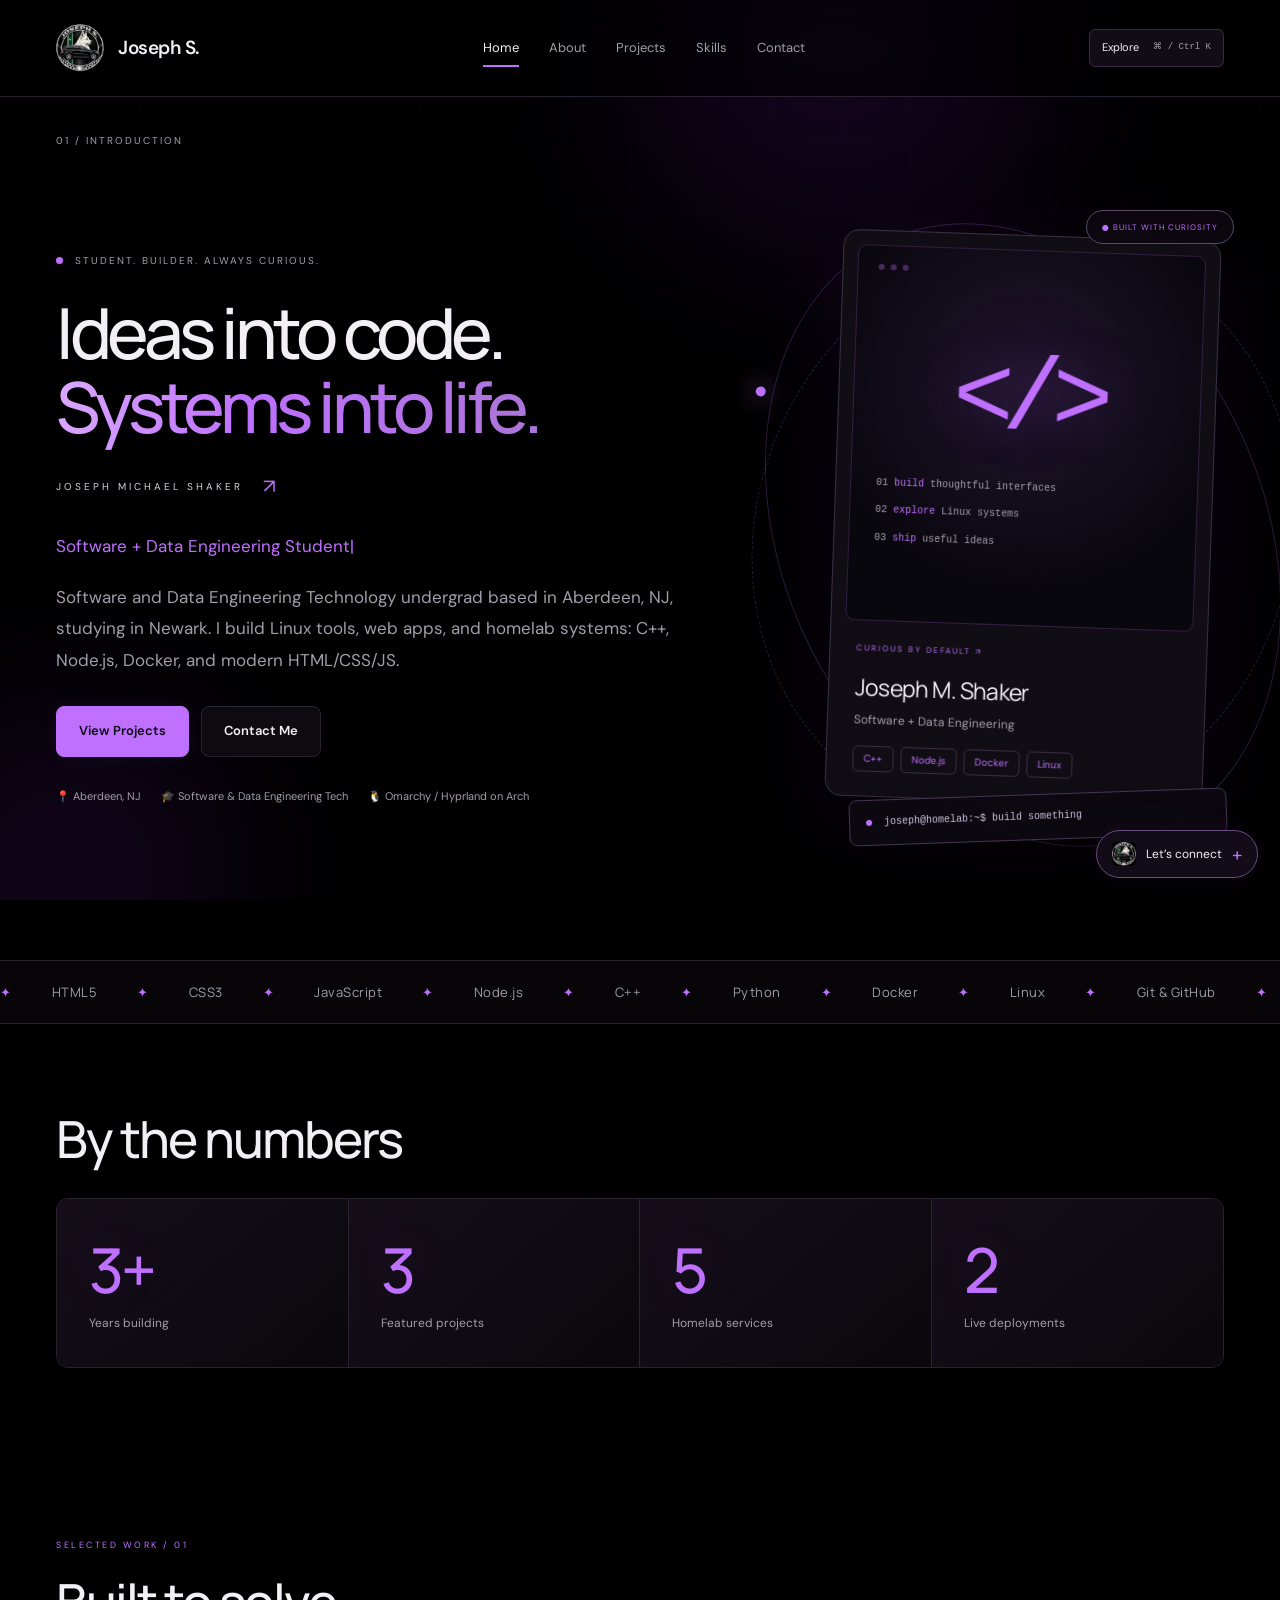
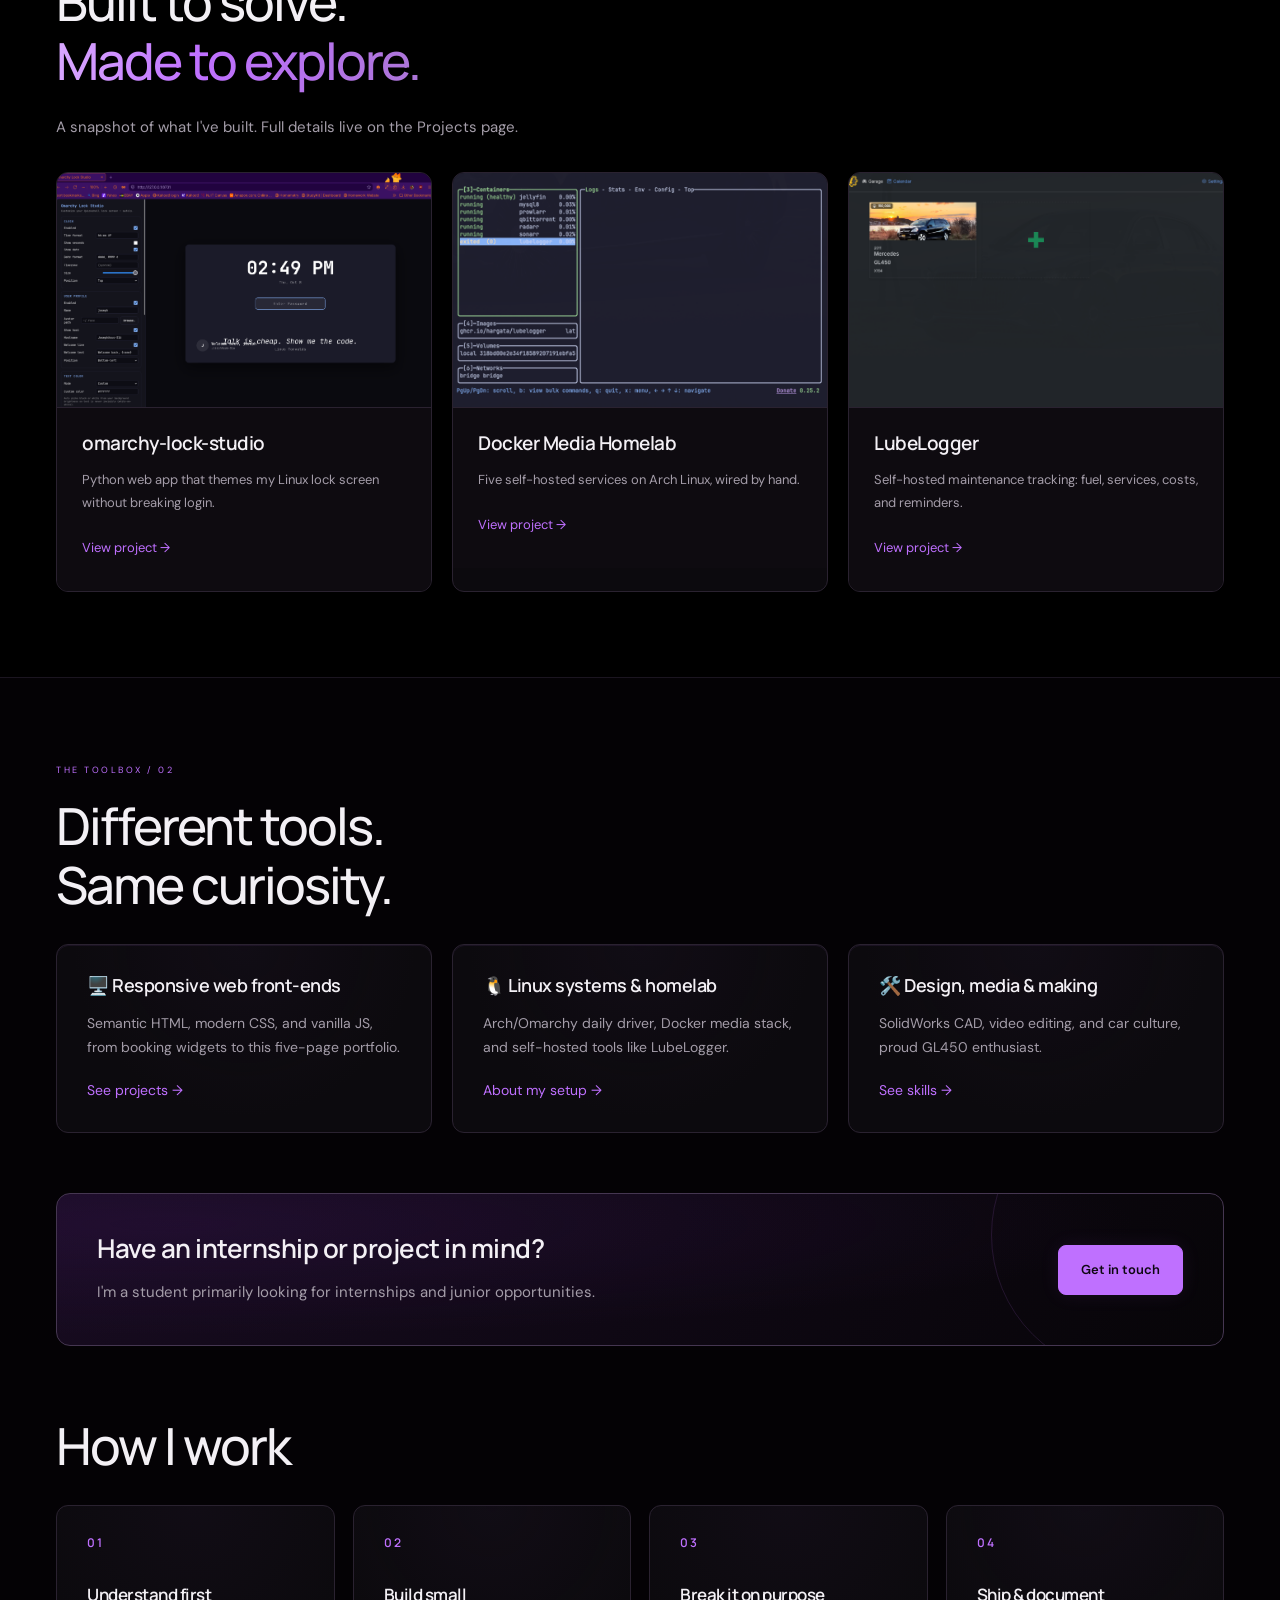
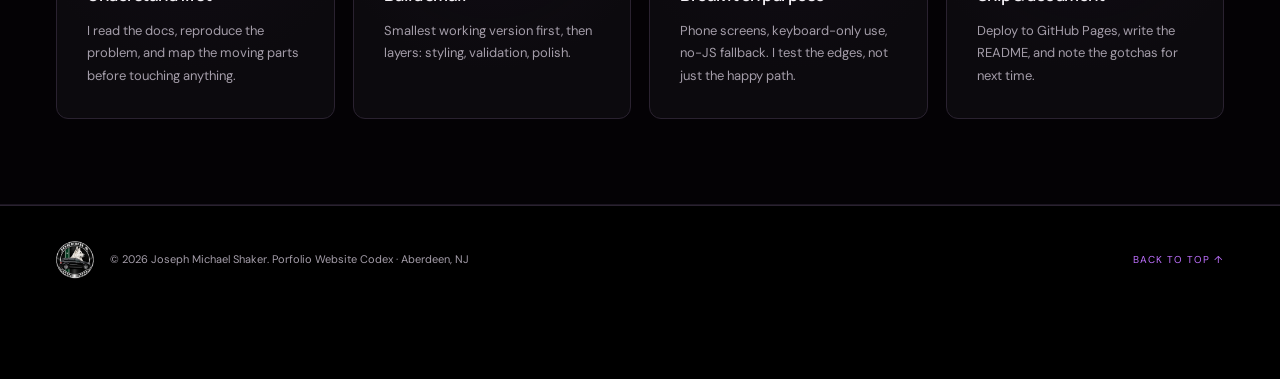
==== commit 33cce6d9: "Move portrait from home hero to contact section" ====
--- a/index.html
+++ b/index.html
@@ -54,8 +54,8 @@
           </ul>
         </div>
         <div class="hero-visual"><div class="hero-orbit orbit-outer" aria-hidden="true"></div><div class="hero-orbit orbit-inner" aria-hidden="true"></div><span class="floating-label label-top">● BUILT WITH CURIOSITY</span><div class="hero-card" data-parallax="-0.05">
-          <div class="portrait-frame"><img class="headshot" data-scrub-scale src="assets/headshot.jpg" alt="Headshot photo of Joseph Michael Shaker" width="422" height="467" loading="eager" fetchpriority="high" /></div>
-          <span class="portrait-label">THE HUMAN BEHIND THE CODE ↗</span><p class="hero-card-name">Joseph M. Shaker</p>
+          <div class="code-hero-art" aria-label="Software, Linux, and self-hosted systems"><div class="code-window-dots" aria-hidden="true"><i></i><i></i><i></i></div><span class="code-hero-symbol" aria-hidden="true">&lt;/&gt;</span><div class="code-hero-lines"><span>01 <b>build</b> thoughtful interfaces</span><span>02 <b>explore</b> Linux systems</span><span>03 <b>ship</b> useful ideas</span></div></div>
+          <span class="portrait-label">CURIOUS BY DEFAULT ↗</span><p class="hero-card-name">Joseph M. Shaker</p>
           <p class="hero-card-role">Software + Data Engineering</p>
           <div class="hero-card-tags">
             <span>C++</span><span>Node.js</span><span>Docker</span><span>Linux</span>
--- a/styles.css
+++ b/styles.css
@@ -27,3 +27,5 @@
 
 /* Visible cursor-following light without replacing the normal mouse pointer. */
 .mouse-spotlight{position:fixed;left:-325px;top:-325px;width:650px;height:650px;border-radius:50%;pointer-events:none;z-index:45;opacity:0;background:radial-gradient(circle at center,#bf70ff26 0%,#a94dff12 20%,#bf70ff06 44%,transparent 68%);mix-blend-mode:screen;transition:opacity .3s;will-change:transform}.pointer-active .mouse-spotlight{opacity:1}.mouse-spotlight:after{content:'';position:absolute;left:calc(50% - 18px);top:calc(50% - 18px);width:36px;height:36px;border:1px solid #cf93ff65;border-radius:50%;box-shadow:0 0 22px #bf70ff25}.mini-card,.step,.skill-group,.feature-card,.info-card,.contact-form,.hero-card,.project-card,.stat,.cta-banner,.focus-console,.digital-card{position:relative}.mini-card:after,.step:after,.skill-group:after,.feature-card:after,.info-card:after,.contact-form:after,.hero-card:after,.project-card:after,.stat:after,.cta-banner:after,.focus-console:after,.digital-card:after,.contact-popover:after{content:'';position:absolute;inset:0;border-radius:inherit;pointer-events:none;z-index:3;opacity:0;background:radial-gradient(240px circle at var(--pointer-x,50%) var(--pointer-y,50%),#bf70ff30,transparent 72%);box-shadow:inset 0 0 0 1px #c48aff55;transition:opacity .3s}.spotlight-active:after{opacity:1}.stat{overflow:hidden}@media(hover:none),(pointer:coarse){.mouse-spotlight{display:none}.spotlight-active:after{opacity:0}}@media(prefers-reduced-motion:reduce){.mouse-spotlight{display:none;will-change:auto}.spotlight-active:after{opacity:0}}
+
+.code-hero-art{position:relative;aspect-ratio:1/1.08;display:flex;flex-direction:column;justify-content:center;border:1px solid #bf70ff35;border-radius:9px;background:radial-gradient(circle at 50% 35%,#bf70ff20,transparent 70%),#09070e;padding:25px;overflow:hidden}.code-window-dots{position:absolute;top:18px;left:20px;display:flex;gap:6px}.code-window-dots i{width:6px;height:6px;border-radius:50%;background:#bf70ff55}.code-hero-symbol{font-family:monospace;font-size:clamp(65px,8vw,115px);line-height:1.5;text-align:center;letter-spacing:-12px;color:var(--accent);text-shadow:0 0 60px #bf70ff50}.code-hero-lines{display:grid;gap:10px;font-family:monospace;font-size:10px;color:var(--muted)}.code-hero-lines b{color:var(--accent);font-weight:400}.contact-portrait{display:flex;align-items:center;gap:22px;padding:18px;border:1px solid var(--border);border-radius:12px;background:var(--card);margin-bottom:25px}.contact-portrait .headshot{width:110px;height:130px;object-fit:cover;border-radius:9px;flex-shrink:0}.contact-portrait .section-kicker{font-size:7px;letter-spacing:1.5px;display:block;margin-bottom:10px}.contact-portrait h2{font-size:22px;letter-spacing:-.6px;margin-bottom:8px}.contact-portrait p{font-size:11px;margin:0}@media(max-width:560px){.contact-portrait{gap:15px;padding:14px}.contact-portrait .headshot{width:85px;height:105px}.contact-portrait h2{font-size:19px}.code-hero-symbol{font-size:105px}}
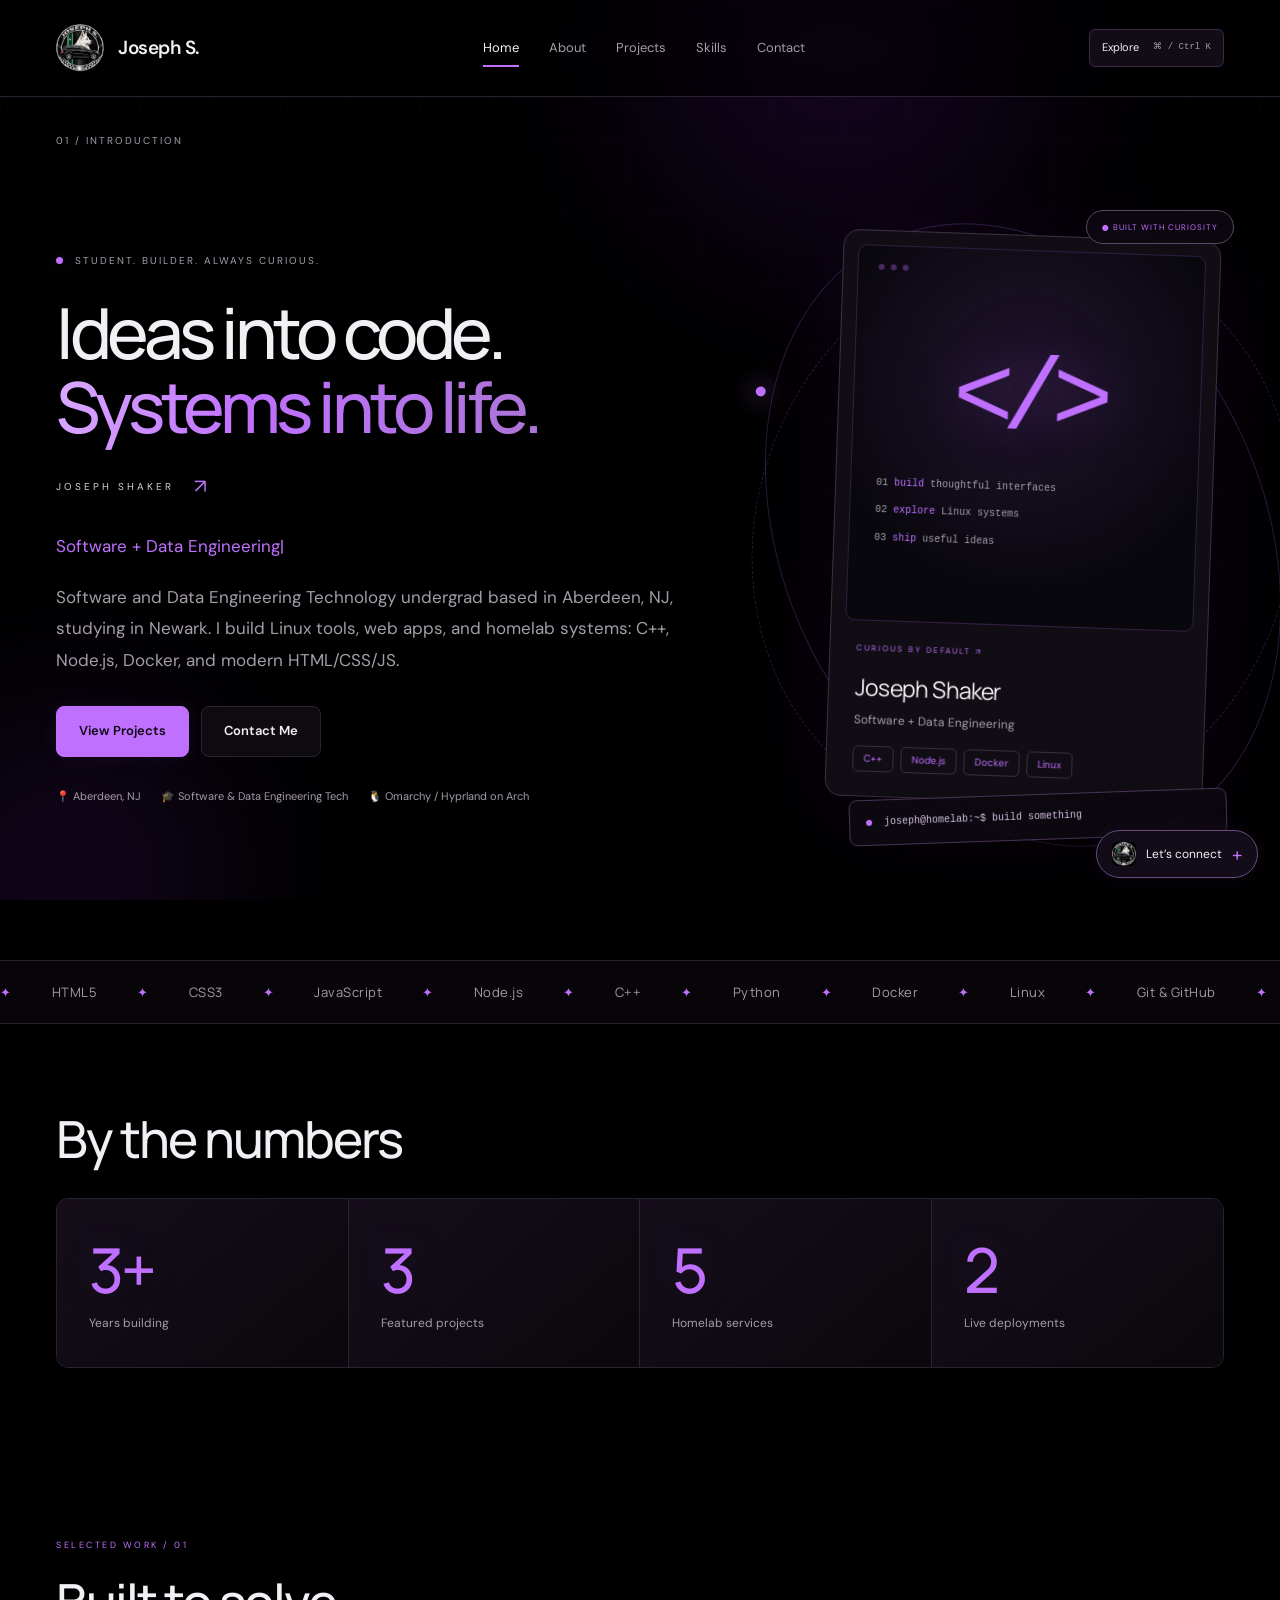
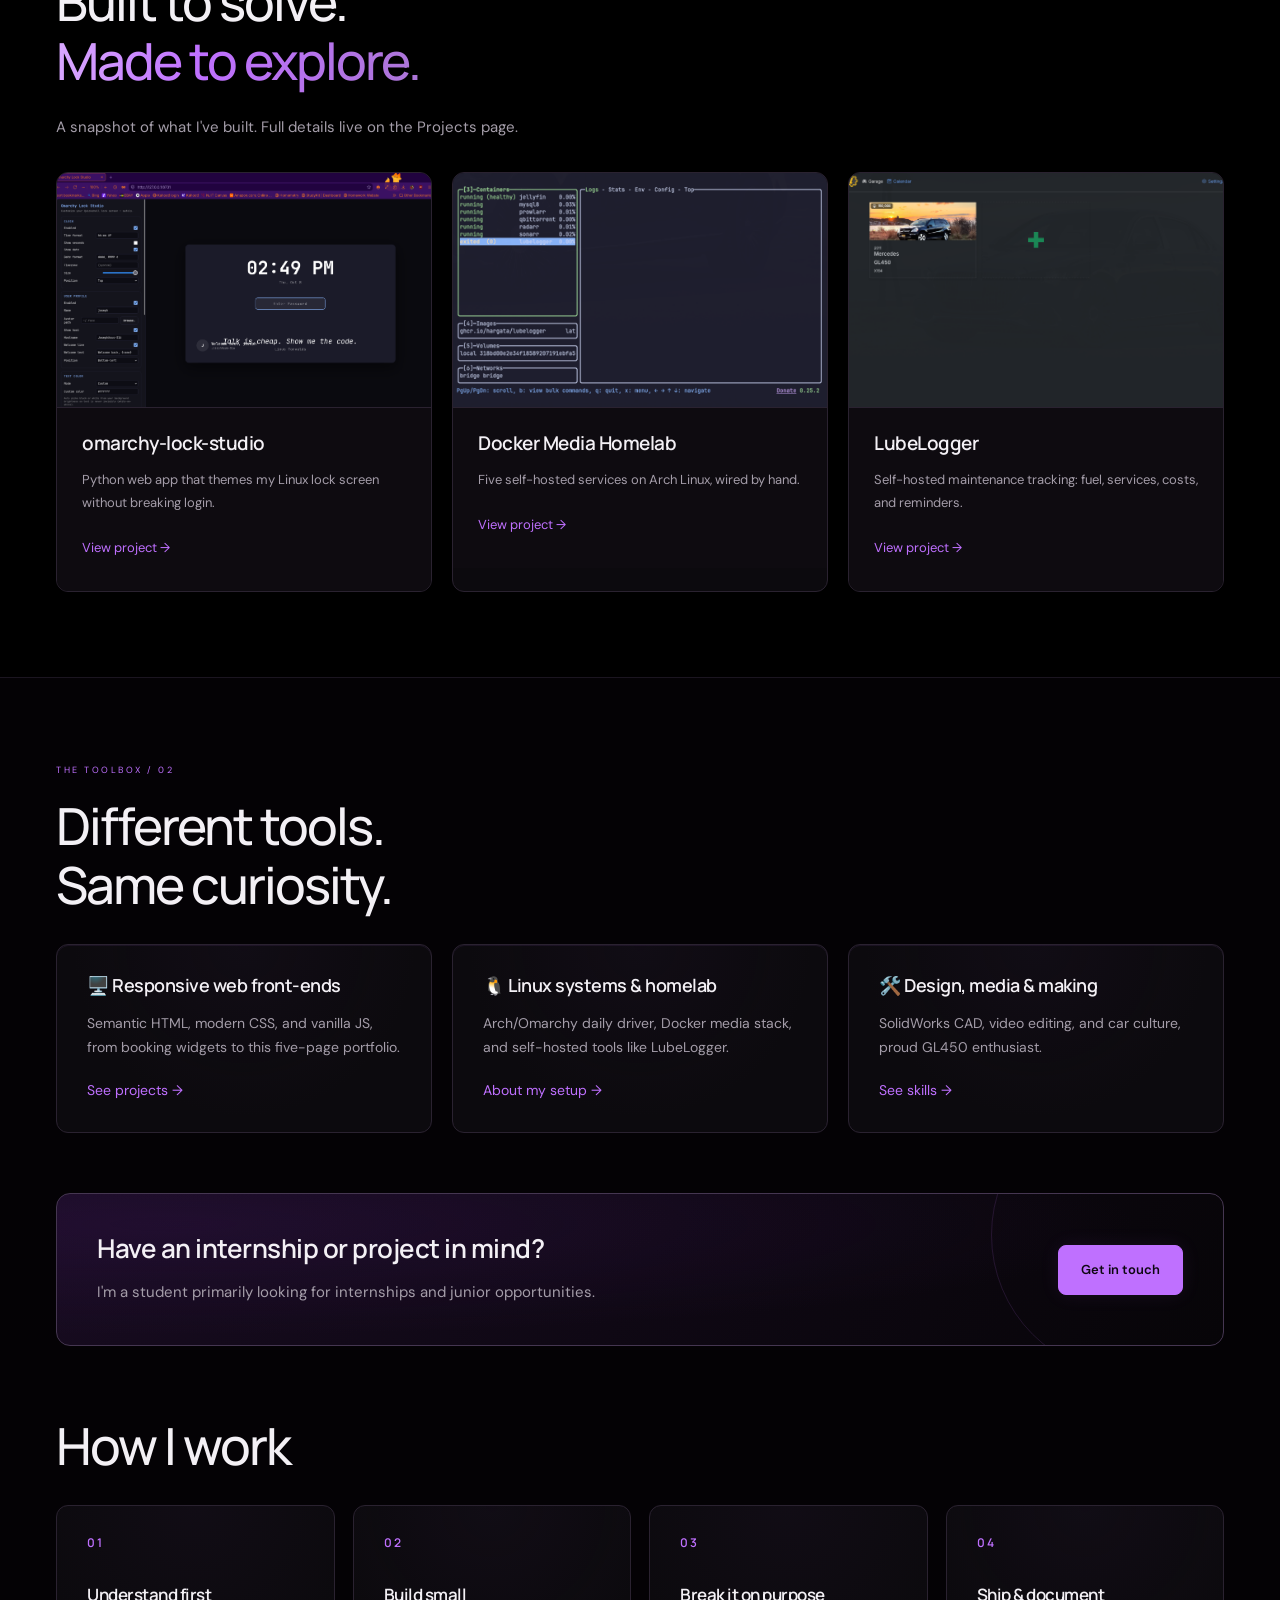
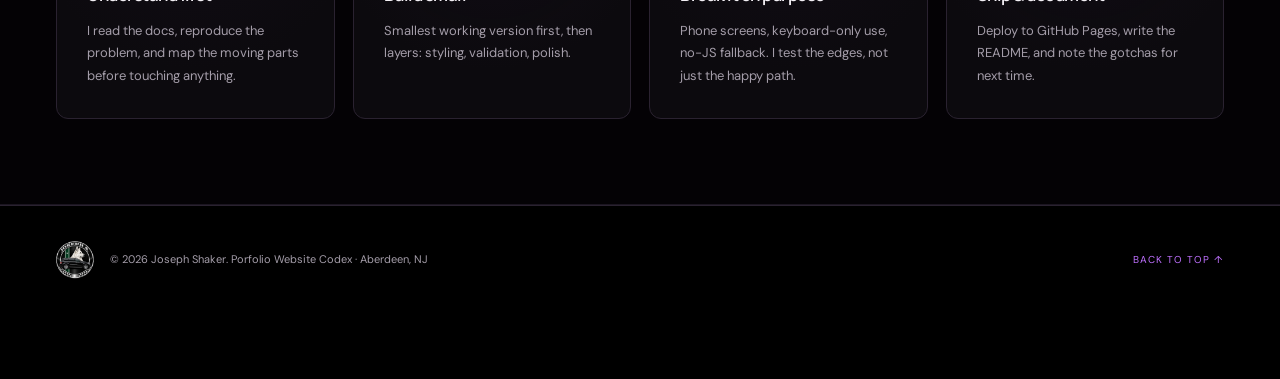
==== commit 17bd3fe5: "Use Joseph Shaker throughout portfolio and contact card" ====
--- a/index.html
+++ b/index.html
@@ -4,8 +4,8 @@
   <meta charset="UTF-8" />
   <meta name="viewport" content="width=device-width, initial-scale=1.0" />
   <meta name="theme-color" content="#000000" />
-  <meta name="description" content="Joseph Michael Shaker, Software and Data Engineering Technology student. Portfolio of projects, skills, and experience." />
-  <title>Porfolio Website Codex | Joseph Michael Shaker | Software & Data Engineering</title>
+  <meta name="description" content="Joseph Shaker, Software and Data Engineering Technology student. Portfolio of projects, skills, and experience." />
+  <title>Porfolio Website Codex | Joseph Shaker | Software & Data Engineering</title>
   <link rel="icon" href="assets/logo.png" />
   <link rel="stylesheet" href="styles.css" />
 </head>
@@ -40,7 +40,7 @@
       <div class="container hero-grid">
         <div class="hero-text">
           <p class="eyebrow"><span class="status-dot"></span> STUDENT. BUILDER. ALWAYS CURIOUS.</p>
-          <h1 id="hero-heading">Ideas into code.<br><span>Systems into life.</span></h1><p class="hero-signature">JOSEPH MICHAEL SHAKER <span>↗</span></p>
+          <h1 id="hero-heading">Ideas into code.<br><span>Systems into life.</span></h1><p class="hero-signature">JOSEPH SHAKER <span>↗</span></p>
           <p class="subtitle"><span class="sr-only">Software and Data Engineering student, Linux and homelab builder, responsive web developer.</span><span id="typed" aria-hidden="true">Software + Data Engineering Student</span><span class="caret" aria-hidden="true">|</span></p>
           <p class="lede">Software and Data Engineering Technology undergrad based in Aberdeen, NJ, studying in Newark. I build Linux tools, web apps, and homelab systems: C++, Node.js, Docker, and modern HTML/CSS/JS.</p>
           <div class="hero-actions">
@@ -55,7 +55,7 @@
         </div>
         <div class="hero-visual"><div class="hero-orbit orbit-outer" aria-hidden="true"></div><div class="hero-orbit orbit-inner" aria-hidden="true"></div><span class="floating-label label-top">● BUILT WITH CURIOSITY</span><div class="hero-card" data-parallax="-0.05">
           <div class="code-hero-art" aria-label="Software, Linux, and self-hosted systems"><div class="code-window-dots" aria-hidden="true"><i></i><i></i><i></i></div><span class="code-hero-symbol" aria-hidden="true">&lt;/&gt;</span><div class="code-hero-lines"><span>01 <b>build</b> thoughtful interfaces</span><span>02 <b>explore</b> Linux systems</span><span>03 <b>ship</b> useful ideas</span></div></div>
-          <span class="portrait-label">CURIOUS BY DEFAULT ↗</span><p class="hero-card-name">Joseph M. Shaker</p>
+          <span class="portrait-label">CURIOUS BY DEFAULT ↗</span><p class="hero-card-name">Joseph Shaker</p>
           <p class="hero-card-role">Software + Data Engineering</p>
           <div class="hero-card-tags">
             <span>C++</span><span>Node.js</span><span>Docker</span><span>Linux</span>
@@ -171,7 +171,7 @@
 
   <footer class="site-footer">
     <div class="container footer-inner">
-      <p class="footer-brand"><img class="footer-logo" src="assets/logo.png" alt="Joseph S. logo" width="512" height="512" /><span>© <span id="year"></span> Joseph Michael Shaker. Porfolio Website Codex · Aberdeen, NJ</span></p>
+      <p class="footer-brand"><img class="footer-logo" src="assets/logo.png" alt="Joseph S. logo" width="512" height="512" /><span>© <span id="year"></span> Joseph Shaker. Porfolio Website Codex · Aberdeen, NJ</span></p>
       <p><a href="#top">Back to top ↑</a></p>
     </div>
   </footer>
@@ -179,7 +179,7 @@
   <details class="contact-widget" id="contact-widget">
     <summary aria-controls="contact-popover"><img src="assets/logo.png" alt="" width="24" height="24"><span>Let’s connect</span><span class="widget-indicator" aria-hidden="true">+</span></summary>
     <section class="contact-popover digital-card-body" id="contact-popover" aria-labelledby="widget-title">
-      <div class="widget-heading"><img src="assets/headshot.jpg" alt="Joseph Michael Shaker" width="48" height="48"><div><h2 id="widget-title">Joseph Shaker</h2><p>Aberdeen, NJ · Student &amp; builder</p></div><button class="widget-close" type="button" aria-label="Close contact card">×</button></div>
+      <div class="widget-heading"><img src="assets/headshot.jpg" alt="Joseph Shaker" width="48" height="48"><div><h2 id="widget-title">Joseph Shaker</h2><p>Aberdeen, NJ · Student &amp; builder</p></div><button class="widget-close" type="button" aria-label="Close contact card">×</button></div>
       <span class="widget-availability">● Open to internships &amp; collaboration</span>
       <div class="widget-links"><a href="mailto:Josephshaker2020@aol.com">Email <span>↗</span><small>Josephshaker2020@aol.com</small></a><a href="https://github.com/Fiercejojo88862" target="_blank" rel="noopener noreferrer">GitHub <span>↗</span></a><a href="https://www.linkedin.com/in/joseph-shaker-548a49247" target="_blank" rel="noopener noreferrer">LinkedIn <span>↗</span></a></div>
       <div class="widget-qr"><img src="assets/contact-qr.png" alt="Scan to open Joseph’s contact card on your phone" width="456" height="456"><p>Take my details with you.<br><a href="contact-card.html" target="_blank" rel="noopener">Open phone card ↗</a></p></div>
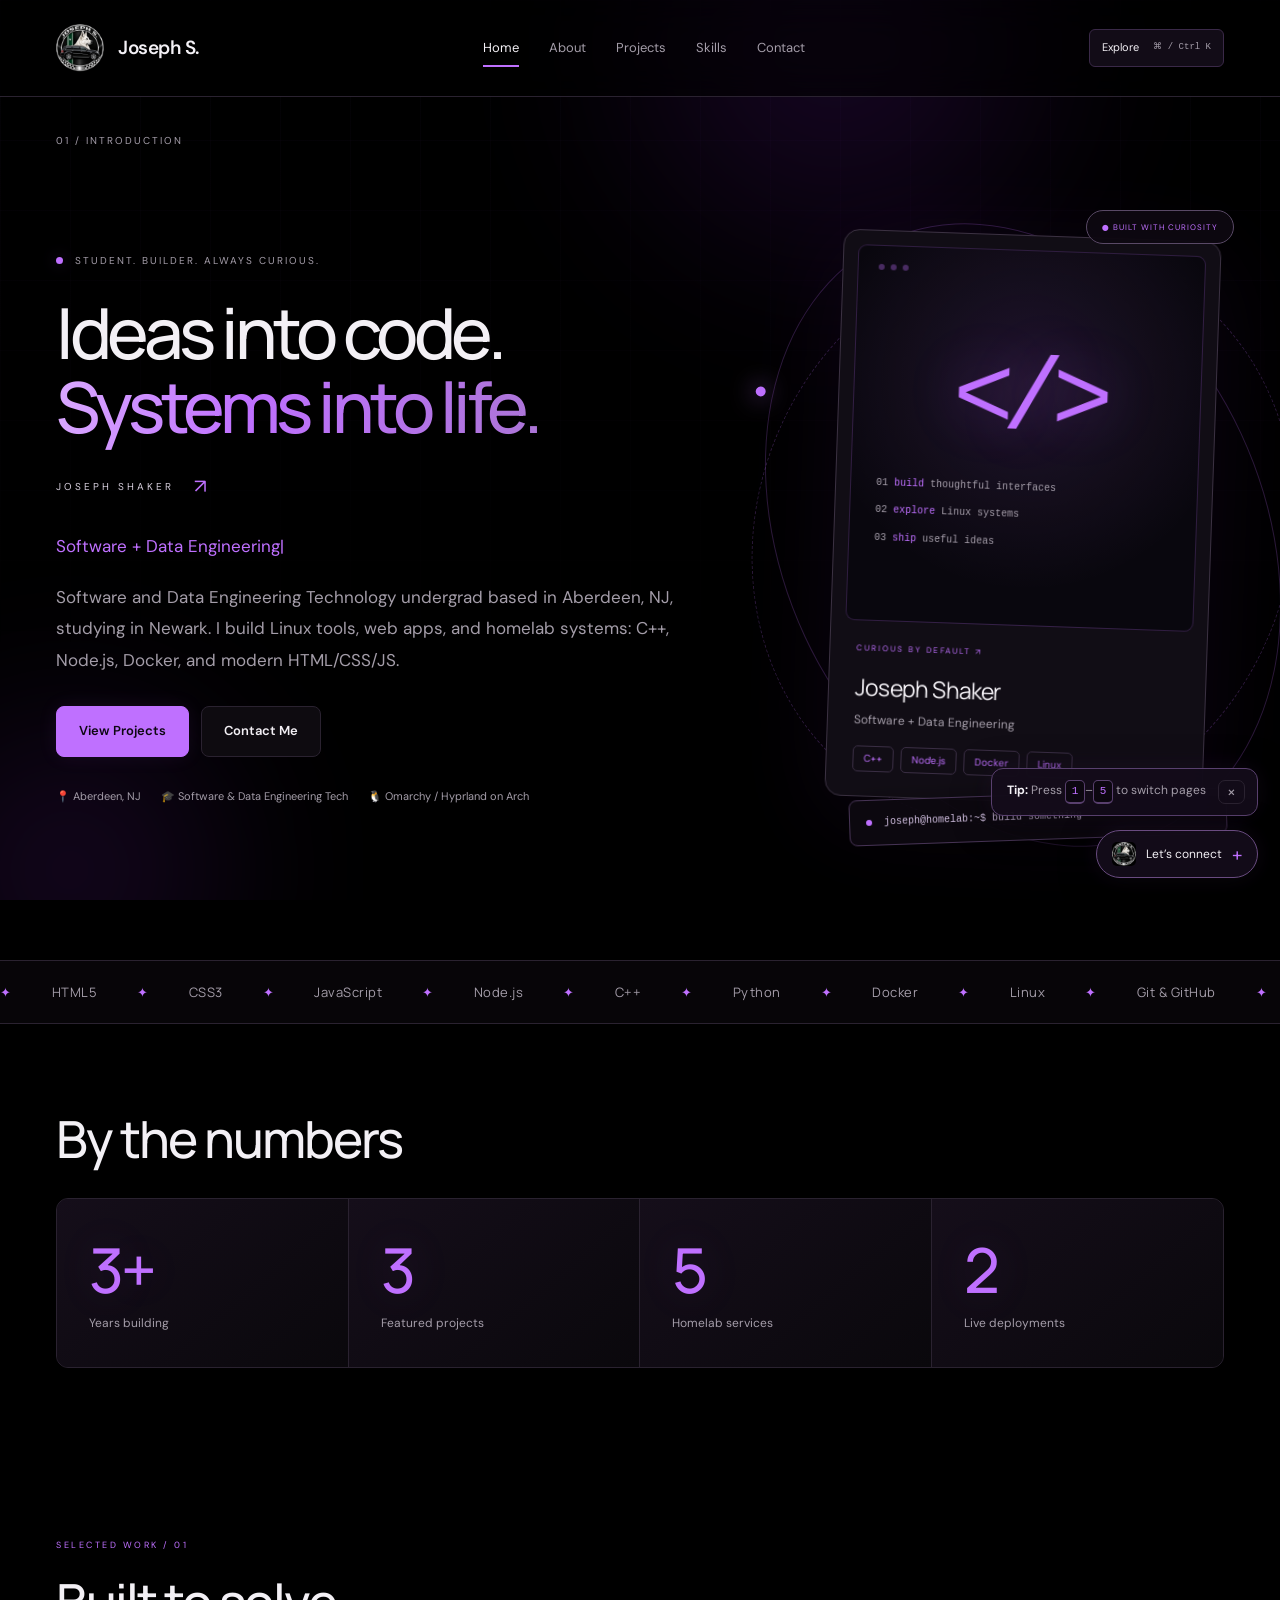
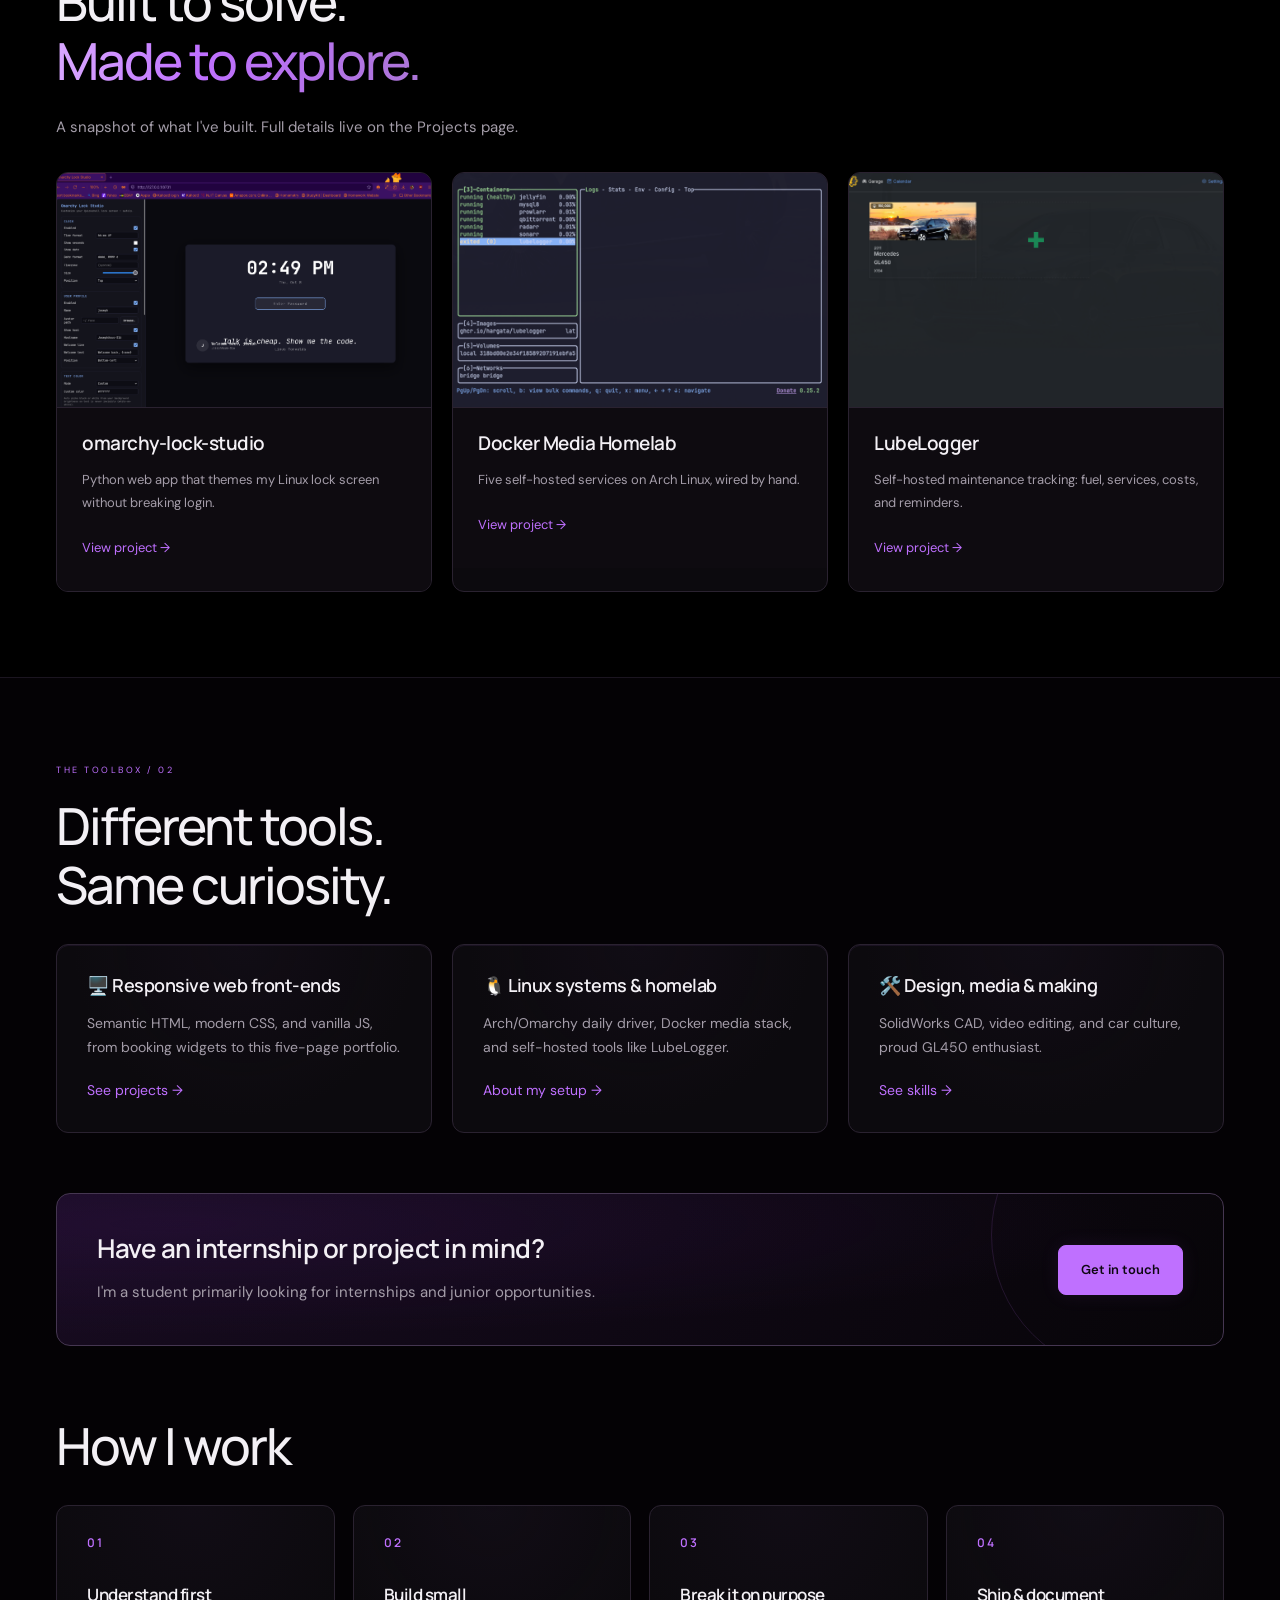
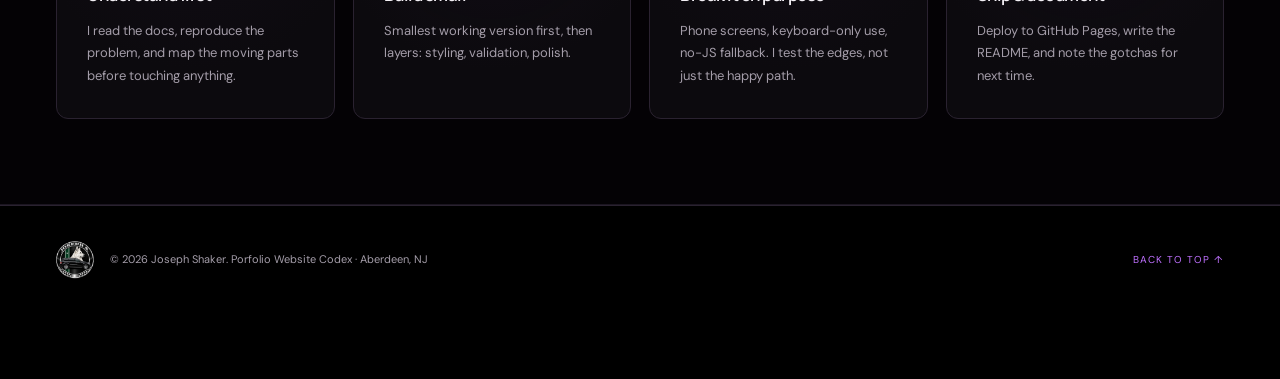
==== commit a27a080a: "Add 1-5 page shortcuts + hint" ====
--- a/index.html
+++ b/index.html
@@ -188,6 +188,11 @@
     </section>
   </details>
 
+  <div class="shortcut-hint" id="shortcut-hint" role="status">
+    <p><strong>Tip:</strong> Press <kbd>1</kbd>–<kbd>5</kbd> to switch pages</p>
+    <button type="button" data-close-hint aria-label="Dismiss shortcut tip">×</button>
+  </div>
+
   <dialog class="command-dialog" id="command-dialog" aria-labelledby="command-title">
     <div class="command-head"><h2 id="command-title">Where to next?</h2><button type="button" data-close-command aria-label="Close quick navigation">×</button></div>
     <label for="command-search" class="sr-only">Search pages</label><input id="command-search" type="search" placeholder="Find a page or project…" autocomplete="off" />
--- a/styles.css
+++ b/styles.css
@@ -29,3 +29,13 @@
 .mouse-spotlight{position:fixed;left:-325px;top:-325px;width:650px;height:650px;border-radius:50%;pointer-events:none;z-index:45;opacity:0;background:radial-gradient(circle at center,#bf70ff26 0%,#a94dff12 20%,#bf70ff06 44%,transparent 68%);mix-blend-mode:screen;transition:opacity .3s;will-change:transform}.pointer-active .mouse-spotlight{opacity:1}.mouse-spotlight:after{content:'';position:absolute;left:calc(50% - 18px);top:calc(50% - 18px);width:36px;height:36px;border:1px solid #cf93ff65;border-radius:50%;box-shadow:0 0 22px #bf70ff25}.mini-card,.step,.skill-group,.feature-card,.info-card,.contact-form,.hero-card,.project-card,.stat,.cta-banner,.focus-console,.digital-card{position:relative}.mini-card:after,.step:after,.skill-group:after,.feature-card:after,.info-card:after,.contact-form:after,.hero-card:after,.project-card:after,.stat:after,.cta-banner:after,.focus-console:after,.digital-card:after,.contact-popover:after{content:'';position:absolute;inset:0;border-radius:inherit;pointer-events:none;z-index:3;opacity:0;background:radial-gradient(240px circle at var(--pointer-x,50%) var(--pointer-y,50%),#bf70ff30,transparent 72%);box-shadow:inset 0 0 0 1px #c48aff55;transition:opacity .3s}.spotlight-active:after{opacity:1}.stat{overflow:hidden}@media(hover:none),(pointer:coarse){.mouse-spotlight{display:none}.spotlight-active:after{opacity:0}}@media(prefers-reduced-motion:reduce){.mouse-spotlight{display:none;will-change:auto}.spotlight-active:after{opacity:0}}
 
 .code-hero-art{position:relative;aspect-ratio:1/1.08;display:flex;flex-direction:column;justify-content:center;border:1px solid #bf70ff35;border-radius:9px;background:radial-gradient(circle at 50% 35%,#bf70ff20,transparent 70%),#09070e;padding:25px;overflow:hidden}.code-window-dots{position:absolute;top:18px;left:20px;display:flex;gap:6px}.code-window-dots i{width:6px;height:6px;border-radius:50%;background:#bf70ff55}.code-hero-symbol{font-family:monospace;font-size:clamp(65px,8vw,115px);line-height:1.5;text-align:center;letter-spacing:-12px;color:var(--accent);text-shadow:0 0 60px #bf70ff50}.code-hero-lines{display:grid;gap:10px;font-family:monospace;font-size:10px;color:var(--muted)}.code-hero-lines b{color:var(--accent);font-weight:400}.contact-portrait{display:flex;align-items:center;gap:22px;padding:18px;border:1px solid var(--border);border-radius:12px;background:var(--card);margin-bottom:25px}.contact-portrait .headshot{width:110px;height:130px;object-fit:cover;border-radius:9px;flex-shrink:0}.contact-portrait .section-kicker{font-size:7px;letter-spacing:1.5px;display:block;margin-bottom:10px}.contact-portrait h2{font-size:22px;letter-spacing:-.6px;margin-bottom:8px}.contact-portrait p{font-size:11px;margin:0}@media(max-width:560px){.contact-portrait{gap:15px;padding:14px}.contact-portrait .headshot{width:85px;height:105px}.contact-portrait h2{font-size:19px}.code-hero-symbol{font-size:105px}}
+
+/* Number-key page switcher hint, bottom-right above the contact widget. */
+.shortcut-hint{position:fixed;right:max(22px,env(safe-area-inset-right));bottom:84px;z-index:59;display:flex;align-items:center;gap:12px;max-width:min(320px,calc(100vw - 28px));padding:11px 12px 11px 15px;border:1px solid #59406e;border-radius:12px;background:#140c1aee;color:var(--text);font-size:12px;box-shadow:0 8px 35px #0008,0 0 24px #bf70ff15;backdrop-filter:blur(20px);-webkit-backdrop-filter:blur(20px);opacity:0;transform:translateY(10px);transition:opacity .4s var(--ease),transform .4s var(--ease)}
+.shortcut-hint.show{opacity:1;transform:none}
+.shortcut-hint p{margin:0;color:var(--muted)}
+.shortcut-hint strong{color:var(--text)}
+.shortcut-hint kbd{display:inline-block;min-width:20px;padding:1px 5px;border:1px solid #59406e;border-bottom-width:2px;border-radius:5px;background:#0c0710;color:var(--accent);font-size:11px;text-align:center}
+.shortcut-hint button{flex-shrink:0;border:1px solid var(--border);border-radius:7px;background:transparent;color:var(--muted);font-size:16px;line-height:1;padding:3px 8px}
+.shortcut-hint button:hover{color:var(--text);border-color:var(--accent)}
+@media(max-width:560px){.shortcut-hint{right:14px;bottom:80px;font-size:11px}}
